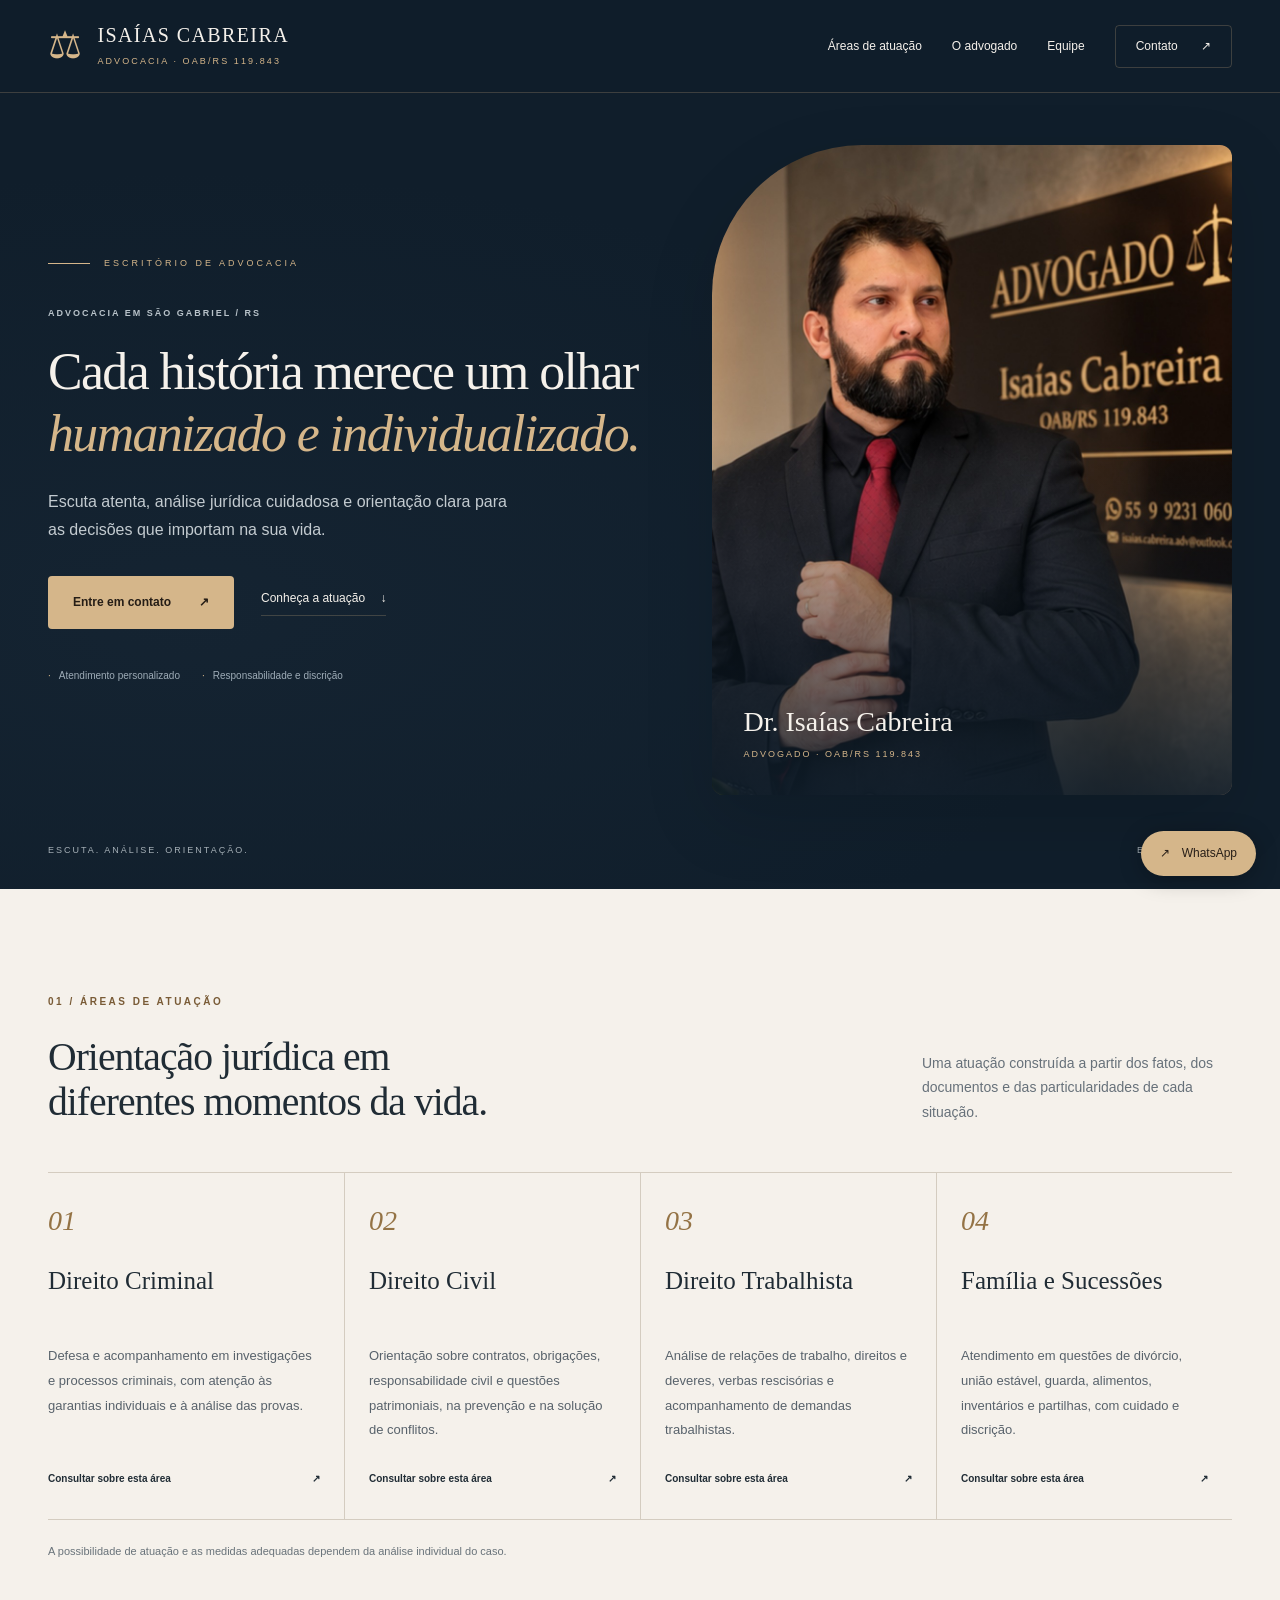
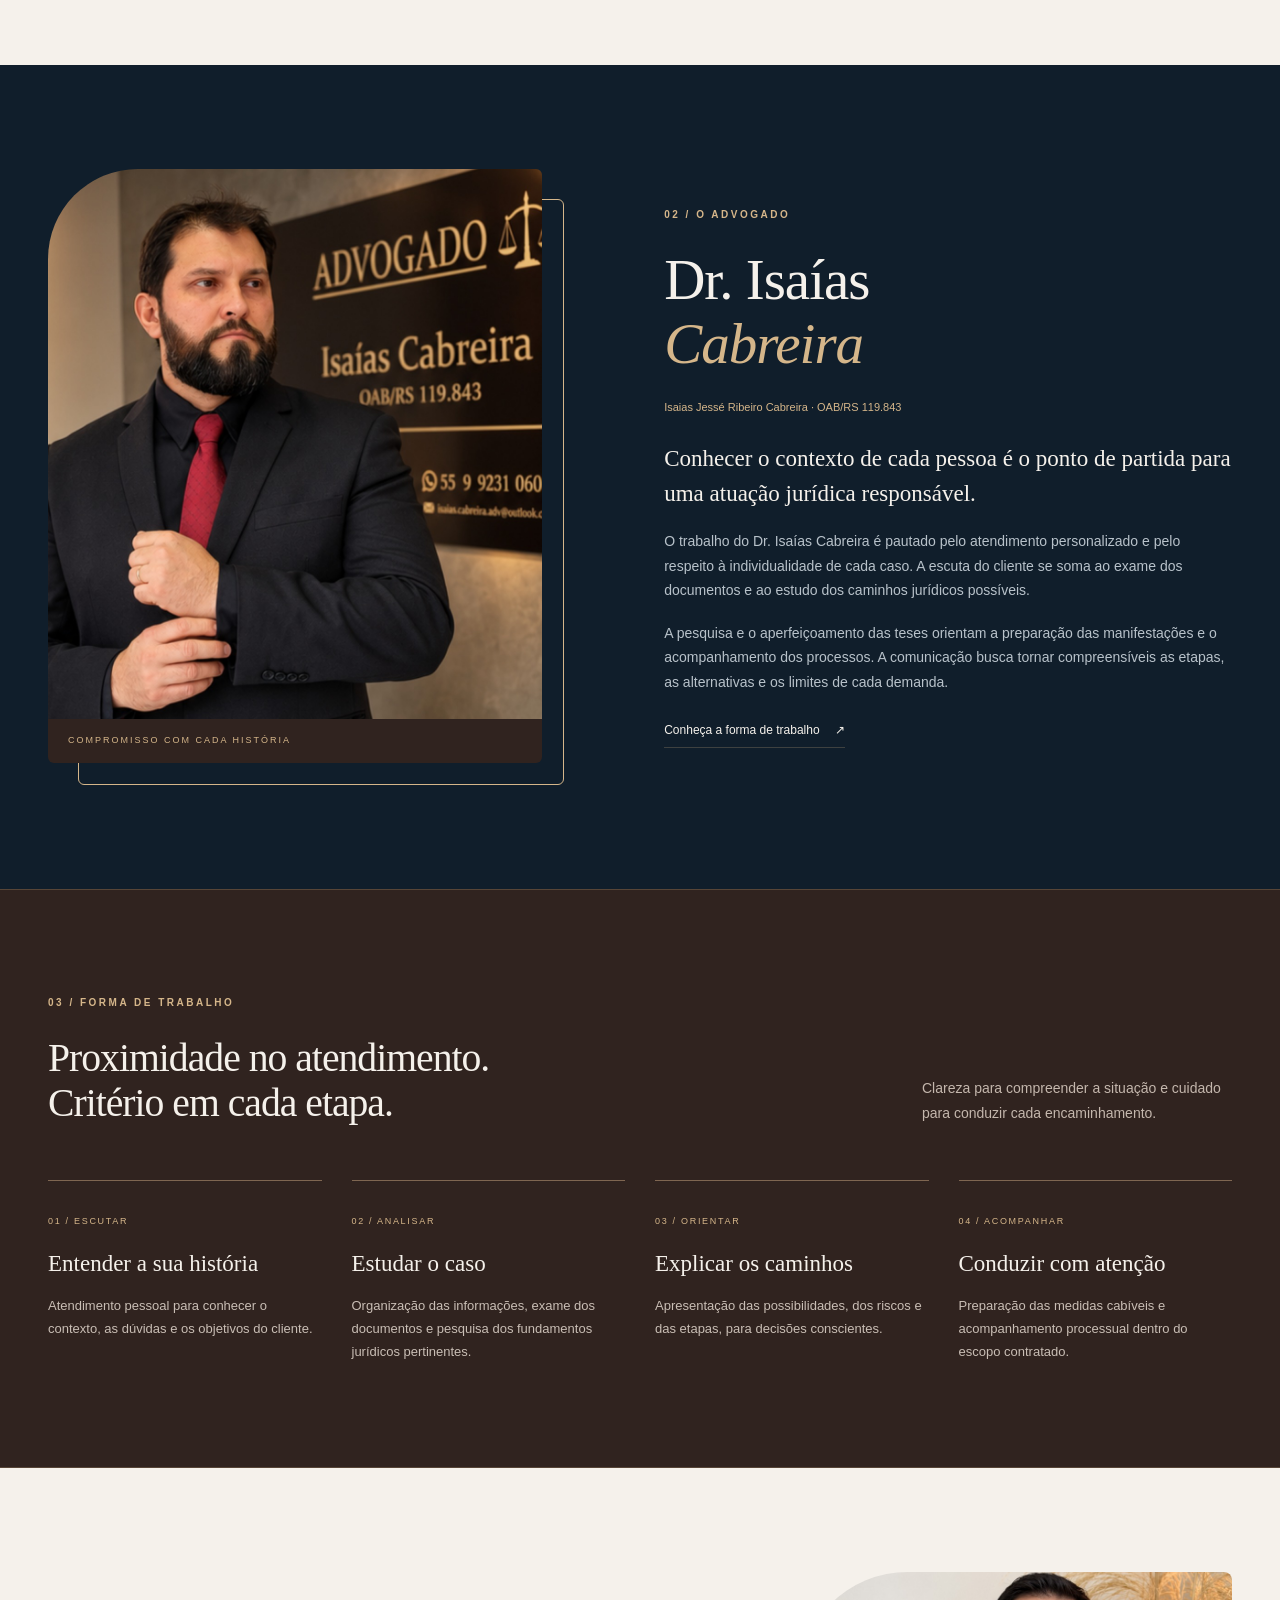
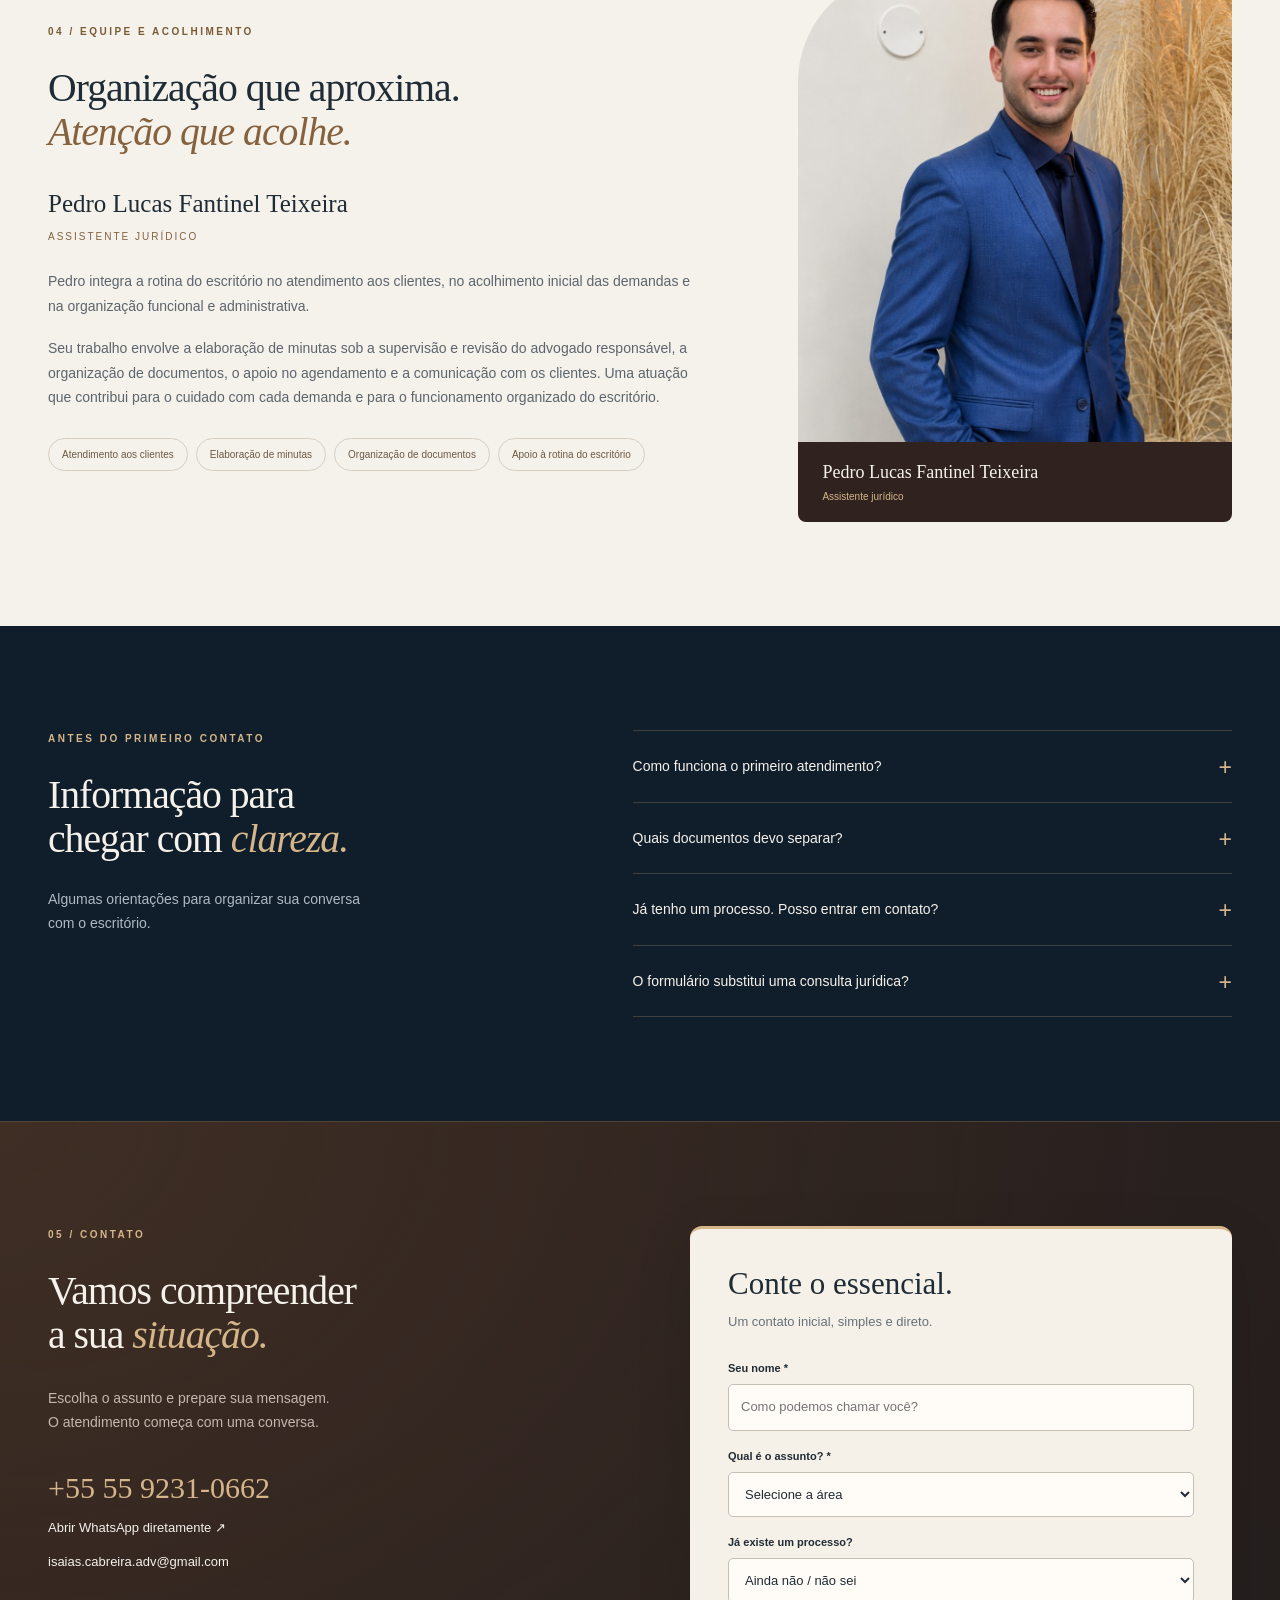
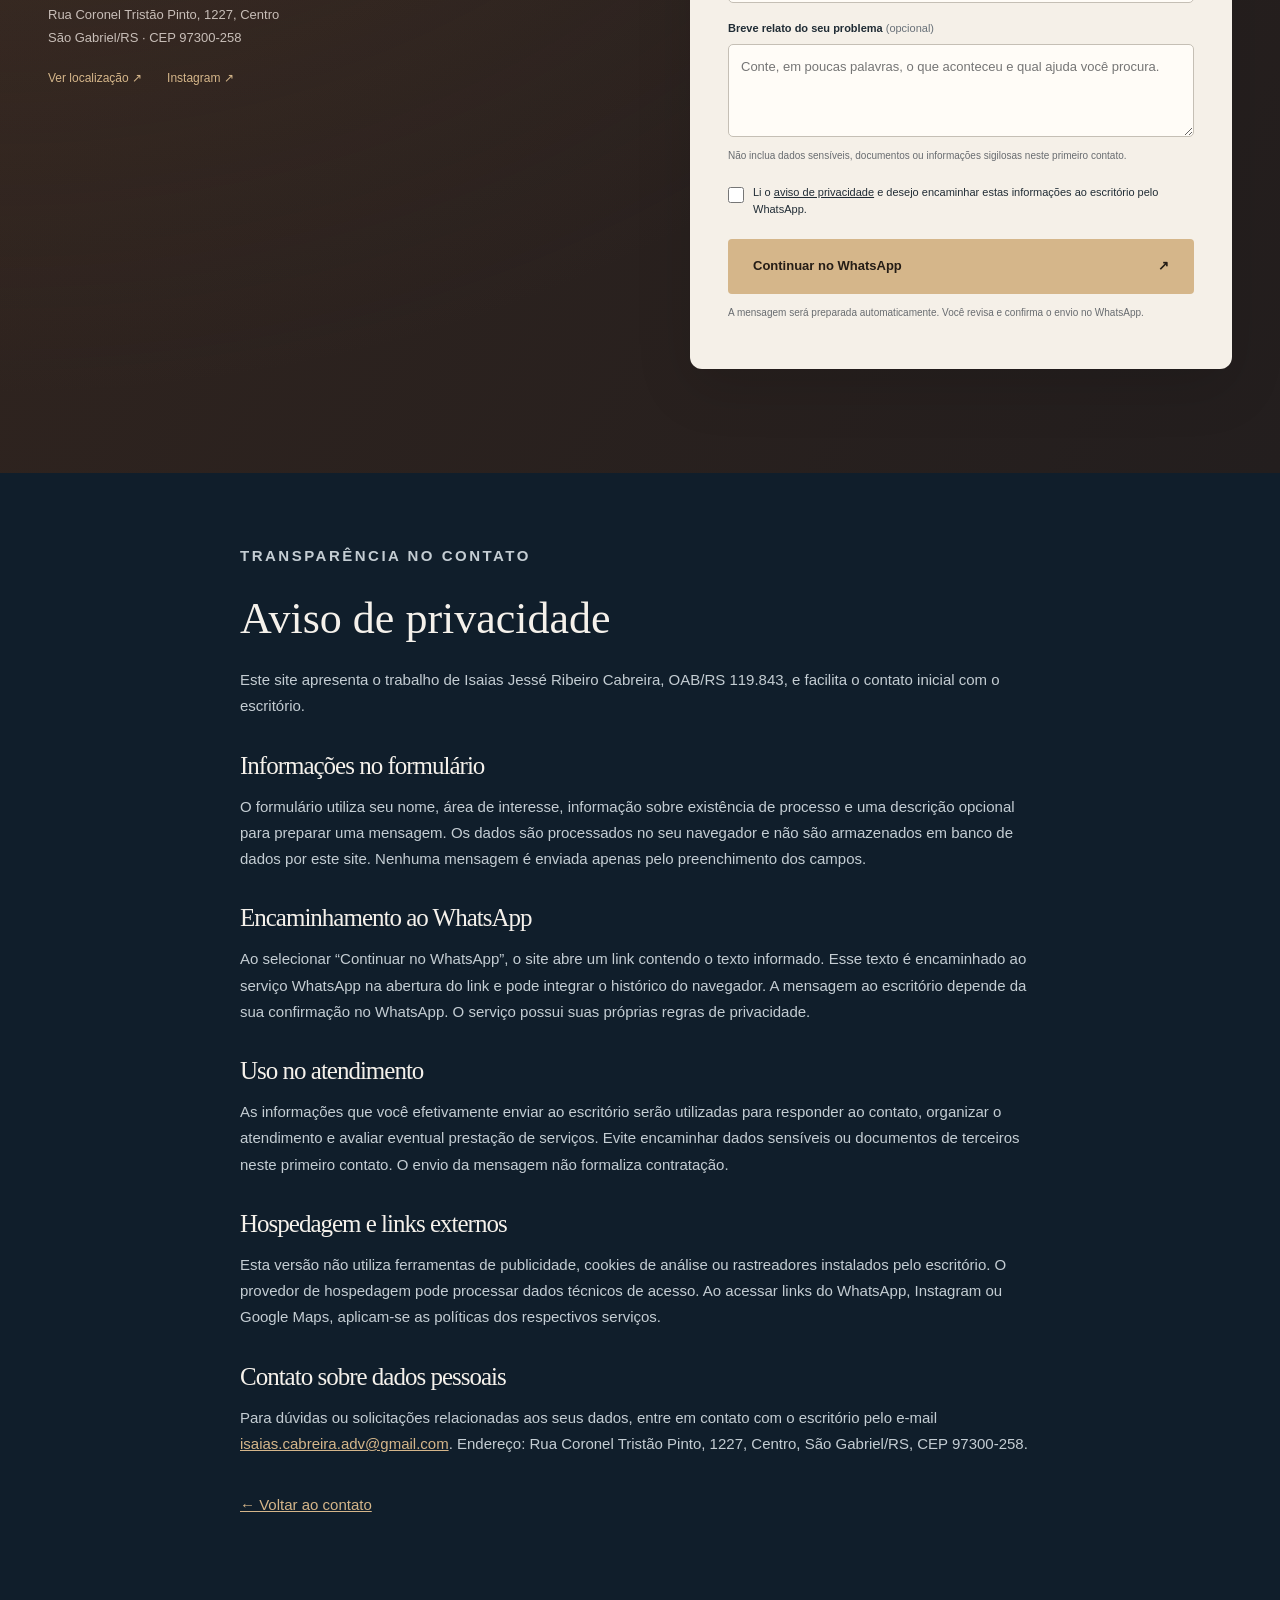
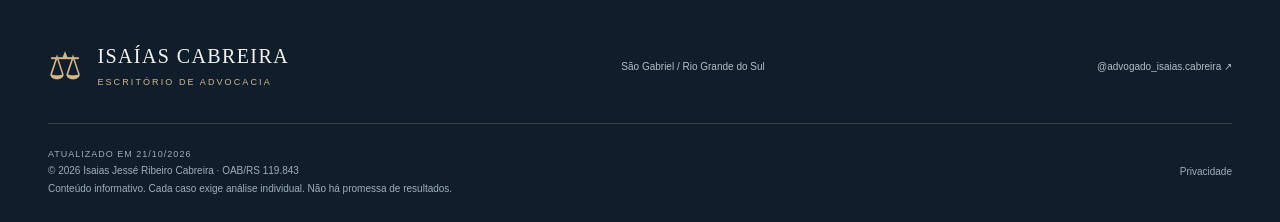
==== index.html @ fa49a144 "Add files via upload" ====
<!doctype html>
<html lang="pt-BR">
<head>
<meta charset="utf-8"><meta name="viewport" content="width=device-width, initial-scale=1">
<title>Dr. Isaías Cabreira | Advocacia em São Gabriel/RS</title>
<meta name="description" content="Escritório de Advocacia Dr. Isaías Cabreira, OAB/RS 119.843. Atendimento individualizado em Direito Criminal, Civil, Trabalhista, Família e Sucessões em São Gabriel/RS.">
<meta name="theme-color" content="#101e2b"><meta property="og:title" content="Dr. Isaías Cabreira | Advocacia"><meta property="og:description" content="Escuta atenta. Análise cuidadosa. Atuação responsável."><meta property="og:type" content="website">
<link rel="icon" href="[data-uri]" type="image/svg+xml"><style>:root{--navy:#101e2b;--navy2:#162736;--brown:#30211c;--gold:#d2b181;--cream:#f4f0e9;--ink:#202c35;--muted:#b7bfc4;--line:rgba(210,177,129,.24)}*{box-sizing:border-box}html{scroll-behavior:smooth;scroll-padding-top:95px}body{margin:0;background:var(--navy);color:var(--cream);font:16px/1.75 Arial,Helvetica,sans-serif}a{color:inherit;text-decoration:none}button,input,textarea,select{font:inherit}button,a,input,select,textarea,summary{-webkit-tap-highlight-color:transparent}button,a,summary{touch-action:manipulation}img{display:block;max-width:100%;height:auto}h1,h2,h3,p,figure{margin:0}h1,h2,h3{font-family:Georgia,'Times New Roman',serif;font-weight:400;line-height:1.12}em{color:var(--gold);font-weight:400}p+p{margin-top:18px}.container{width:min(1220px,calc(100% - 96px));margin:auto}.section{padding:104px 0}.eyebrow{font-size:10px;font-weight:700;letter-spacing:2.5px;color:var(--gold);margin-bottom:25px}.header{position:sticky;top:0;z-index:30;background:rgba(16,30,43,.98);border-bottom:1px solid var(--line)}.nav-wrap{height:92px;display:flex;align-items:center;justify-content:space-between;gap:24px}.brand{display:flex;align-items:center;gap:14px;font-family:Georgia,serif;font-size:20px;letter-spacing:1.4px;line-height:1.35}.brand small{display:block;font:9px/1.8 Arial,sans-serif;letter-spacing:2.1px;color:var(--gold);margin-top:4px}.brand-icon{font-size:38px;font-family:Georgia,serif;color:var(--gold)}nav{display:flex;align-items:center;gap:30px;font-size:12px}nav a:hover,.text-link:hover,.contact-line:hover{color:var(--gold)}.nav-contact{border:1px solid var(--line);padding:10px 20px}.nav-contact span{margin-left:20px}.menu-button{display:none}.hero{background:radial-gradient(ellipse at 15% 65%,#21334444,transparent 60%),var(--navy);overflow:hidden}.hero-grid{display:grid;grid-template-columns:1.15fr 1fr;gap:70px;align-items:center;padding-top:45px}.hero-copy{padding:10px 0 25px}.identity-frame{height:77px;width:300px;overflow:hidden;position:relative;margin-bottom:30px;border:1px solid var(--line)}.identity-frame img{position:absolute;width:300px;max-width:none;height:auto;top:-176px}.hero h1{font-size:clamp(42px,4.2vw,65px);letter-spacing:-1.7px;line-height:1.08;margin-bottom:25px}.lead{color:#c3cbd0;font-size:16px;max-width:470px}.actions{display:flex;gap:27px;align-items:center;margin-top:32px}.button{display:inline-flex;justify-content:space-between;align-items:center;gap:28px;padding:15px 24px;font-size:12px;font-weight:700;border:0;cursor:pointer;transition:background .2s,transform .2s}.gold{background:var(--gold);color:#251d16}.gold:hover{background:#e0c59c;transform:translateY(-2px)}.text-link{font-size:12px;border-bottom:1px solid var(--line);padding-bottom:6px}.text-link span{margin-left:12px}.hero-notes{display:flex;gap:22px;color:#9eacb7;font-size:10px;margin-top:38px}.hero-notes span:before{content:'·';color:var(--gold);margin-right:8px}.hero-portrait{height:615px;position:relative;border-radius:180px 0 0 0;overflow:hidden}.hero-portrait>img{width:100%;height:100%;object-fit:cover;object-position:50% 30%}.hero-portrait:after{content:'';position:absolute;inset:45% 0 0;background:linear-gradient(transparent,rgba(16,30,43,.9))}.portrait-caption{position:absolute;bottom:32px;left:32px;z-index:1}.portrait-caption span{font:28px Georgia,serif}.portrait-caption small{display:block;font-size:9px;letter-spacing:2px;color:var(--gold);margin-top:7px}.hero-bottom{display:flex;justify-content:space-between;padding-top:32px;padding-bottom:30px;font-size:9px;letter-spacing:2px;color:#a6b0b7}.hero-bottom a{letter-spacing:.5px}.light{background:var(--cream);color:var(--ink)}.light .eyebrow{color:#795b36}h2{font-size:clamp(33px,3.1vw,47px);letter-spacing:-1px}.section-heading{display:flex;justify-content:space-between;gap:60px;align-items:flex-end;margin-bottom:48px}.section-heading>p{max-width:310px;color:#67717a;font-size:14px}.areas-grid{display:grid;grid-template-columns:repeat(4,1fr);border-top:1px solid #d4ccc0;border-bottom:1px solid #d4ccc0}.area{padding:32px 24px 32px 0;display:flex;flex-direction:column}.area+.area{border-left:1px solid #d4ccc0;padding-left:24px}.area-number{font:italic 28px Georgia,serif;color:#947345;margin-bottom:30px}.area h3{font-size:25px;min-height:57px;margin-bottom:20px}.area p{font-size:13px;color:#58626b;line-height:1.9;flex:1}.area a{font-size:10px;font-weight:700;margin-top:28px;display:flex;justify-content:space-between;gap:8px}.area a:hover{color:#845c31}.section-footnote{font-size:11px;color:#69737a;margin-top:22px}.lawyer-grid{display:grid;grid-template-columns:1fr 1.1fr;gap:100px;align-items:center}.about-photo{position:relative;padding:0 22px 22px 0}.about-photo:before{content:'';position:absolute;inset:30px 0 0 30px;border:1px solid var(--gold);z-index:0}.about-photo img{width:100%;height:550px;object-fit:cover;position:relative}.photo-label{position:relative;background:var(--brown);padding:14px 20px;letter-spacing:2px;font-size:9px;color:var(--gold)}.about-copy h2{font-size:57px}.registration{color:var(--gold);font-size:11px;margin:22px 0 25px}.large-text{font:23px/1.5 Georgia,serif!important;color:var(--cream)!important}.about-copy>p:not(.eyebrow):not(.registration){font-size:14px;color:#b8c2ca}.about-copy .text-link{display:inline-block;margin-top:26px}.method{background:var(--brown);border-top:1px solid var(--line);border-bottom:1px solid var(--line)}.method .section-heading>p{color:#c4b7ad}.steps{display:grid;grid-template-columns:repeat(4,1fr);gap:30px;margin-top:55px}.steps article{border-top:1px solid #7f6651;padding-top:24px}.steps span{font-size:9px;letter-spacing:1.7px;color:var(--gold)}.steps h3{font-size:23px;margin:18px 0}.steps p{font-size:13px;color:#c9beb5}.team-grid{display:grid;grid-template-columns:1.2fr .8fr;gap:100px;align-items:center}.light em{color:#85613d}.team-copy h3{font-size:25px;margin-top:35px}.role{font-size:10px;letter-spacing:2px;color:#846341;margin:10px 0 24px}.team-copy>p:not(.eyebrow):not(.role){color:#5d656c;font-size:14px}.team-tags{display:flex;flex-wrap:wrap;gap:8px;margin-top:28px}.team-tags span{border:1px solid #d7cec0;padding:6px 10px;font-size:10px;color:#6d5a42}.team-photo img{height:470px;width:100%;object-fit:cover;object-position:50% 30%;border-radius:120px 0 0 0}.team-photo figcaption{background:var(--brown);padding:20px 24px;color:var(--cream);font:18px Georgia,serif}.team-photo figcaption span{display:block;font:10px Arial,sans-serif;color:var(--gold);margin-top:8px}.faq-grid{display:grid;grid-template-columns:1fr 1.2fr;gap:85px}.faq-grid>div>p:last-child{font-size:14px;color:#aebbc5;margin-top:25px;max-width:320px}.questions details{border-bottom:1px solid var(--line)}.questions details:first-child{border-top:1px solid var(--line)}summary{cursor:pointer;padding:23px 30px 23px 0;font-size:14px;position:relative;list-style:none}summary::-webkit-details-marker{display:none}summary:after{content:'+';position:absolute;right:0;color:var(--gold);font-size:23px;top:16px}details[open] summary:after{content:'−'}details p{font-size:13px;color:#b9c3cb;padding:0 26px 23px 0}.contact{background:linear-gradient(120deg,#38271f,#231d1c);border-top:1px solid var(--line)}.contact-grid{display:grid;grid-template-columns:1fr 1fr;gap:100px}.contact h2{margin-bottom:28px}.contact-grid>div>p:not(.eyebrow){font-size:14px;color:#c4b7af}.phone{display:block;font:30px Georgia,serif;margin-top:36px;color:var(--gold)}.contact-line{display:block;font-size:13px;margin-top:12px;overflow-wrap:anywhere}address{font-style:normal;font-size:13px;color:#c8beb8;margin-top:30px}.contact-links{display:flex;gap:25px;margin-top:18px;font-size:12px;color:var(--gold)}.contact-form{background:#f5f0e8;padding:38px;color:var(--ink);border-top:3px solid var(--gold)}.contact-form h3{font-size:31px}.contact-form>p:first-of-type{font-size:13px;color:#687078;margin-top:9px;margin-bottom:25px}.contact-form label:not(.consent){display:block;font-size:11px;font-weight:700;margin:16px 0 6px}.contact-form input:not([type=checkbox]),select,textarea{display:block;width:100%;border:1px solid #c5bfb5;border-radius:0;background:#fffdf9;color:var(--ink);padding:11px 12px;font-size:13px;min-height:45px}textarea{resize:vertical}.optional{font-weight:400;color:#687078}.contact-form .form-note{font-size:10px;line-height:1.6;color:#686c70;margin-top:11px}.consent{display:flex;align-items:flex-start;gap:9px;font-size:11px;line-height:1.6;margin:20px 0}.consent input{margin:3px 0 0;accent-color:#765b39;min-width:16px;width:16px;height:16px}.consent a{text-decoration:underline}.contact-form .button{width:100%;font-size:13px}.contact-form #form-status{font-size:12px;color:#475a39;margin-top:10px}footer{padding:43px 0 25px}.footer-top{display:flex;justify-content:space-between;align-items:center;gap:25px}.footer-top>span,.footer-top>a:last-child{font-size:10px;color:#b4bec6}.footer-bottom{border-top:1px solid var(--line);margin-top:30px;padding-top:23px;display:flex;justify-content:space-between;align-items:center;color:#9faeb9;font-size:10px}.floating-contact{position:fixed;bottom:24px;right:24px;background:var(--gold);color:#281f18;font-size:12px;padding:12px 19px;border-radius:30px;box-shadow:0 4px 22px #0004;z-index:20}.floating-contact span{margin-right:8px}.skip{position:fixed;top:-100px;left:15px;padding:12px;background:var(--cream);color:var(--navy);z-index:50}.skip:focus{top:10px}:focus-visible{outline:3px solid #b78b50;outline-offset:4px}.privacy-main{max-width:800px;padding-top:70px;padding-bottom:80px}.privacy-main h1{font-size:44px;margin-bottom:24px}.privacy-main h2{font-size:25px;margin:32px 0 14px}.privacy-main p{color:#c4cdd3;font-size:15px}.privacy-main a{text-decoration:underline;color:var(--gold)}
@media(min-width:1500px){.hero-grid{gap:100px}.hero-portrait{height:665px}}
@media(max-width:1050px){.container{width:calc(100% - 56px)}.hero-grid{gap:35px}.hero-portrait{height:580px}.hero h1{font-size:46px}.actions{gap:20px;flex-wrap:wrap}.lawyer-grid,.team-grid,.contact-grid{gap:50px}.areas-grid{grid-template-columns:repeat(2,1fr)}.area:nth-child(3){border-left:0;padding-left:0}.area:nth-child(n+3){border-top:1px solid #d4ccc0}.area h3{min-height:0}.steps{gap:22px}.steps h3{font-size:21px}.footer-top{flex-wrap:wrap}}
@media(max-width:760px){html{scroll-padding-top:80px}.container{width:calc(100% - 40px)}.header .nav-wrap{height:77px}.brand{font-size:16px;gap:9px}.brand-icon{font-size:30px}.brand small{font-size:8px;letter-spacing:1.1px}.menu-button{display:block;border:1px solid var(--line);background:none;color:var(--cream);font-size:11px;padding:8px 10px}.menu-button span{margin-left:6px}nav{display:none;position:absolute;top:77px;left:0;width:100%;background:var(--navy);padding:15px 25px 25px;border-bottom:1px solid var(--line)}nav.open{display:flex;flex-direction:column;align-items:stretch;gap:0}nav>a{padding:12px 0}.nav-contact{border:0}.hero-grid{grid-template-columns:1fr;padding-top:28px;gap:28px}.hero-copy{padding-bottom:0}.identity-frame{margin-bottom:25px;width:270px;height:70px}.identity-frame img{width:270px;top:-158px}.hero .eyebrow{font-size:9px;margin-bottom:21px}.hero h1{font-size:45px;letter-spacing:-1.3px}.lead{font-size:14px}.hero-notes{margin-top:26px;gap:15px;font-size:9px}.hero-portrait{height:460px;border-radius:110px 0 0 0}.hero-portrait>img{object-position:50% 25%}.hero-bottom{padding-top:22px;padding-bottom:22px;font-size:8px;letter-spacing:1px}.hero-bottom a{font-size:9px}.section{padding:65px 0}.section-heading{display:block;margin-bottom:32px}.section-heading>p{margin-top:23px;max-width:none}.eyebrow{font-size:9px;margin-bottom:20px}h2{font-size:34px}.area{padding:25px 16px 25px 0}.area+.area{padding-left:16px}.area:nth-child(3){padding-left:0}.area h3{font-size:23px;min-height:52px}.area p{font-size:12px}.area a{font-size:10px;align-items:center}.area-number{margin-bottom:20px}.lawyer-grid,.team-grid,.faq-grid,.contact-grid{grid-template-columns:1fr;gap:35px}.about-photo{max-width:470px}.about-photo img{height:440px}.about-copy h2{font-size:47px}.steps{grid-template-columns:repeat(2,1fr);gap:28px 20px;margin-top:35px}.team-photo{max-width:440px;width:100%;margin:auto}.team-photo img{height:480px}.team-copy h3{font-size:24px}.contact-form{padding:26px 22px}.phone{font-size:28px}.footer-top{align-items:flex-start;flex-direction:column;gap:18px}.footer-bottom{align-items:flex-start;gap:20px;padding-bottom:60px}.floating-contact{bottom:16px;right:16px;font-size:11px;padding:10px 16px}.privacy-main h1{font-size:35px}}
@media(prefers-reduced-motion:reduce){html{scroll-behavior:auto}*,*:before,*:after{transition:none!important}}

/* Refinamento visual — outubro de 2026 */
:root{--gold:#d5b68a;--cream:#f5f1eb;--brown:#30231f}
body{-webkit-font-smoothing:antialiased}
.header{background:rgba(16,30,43,.96);backdrop-filter:blur(16px)}
.opening-signature{display:flex;align-items:center;gap:14px;font-size:9px;letter-spacing:3px;color:#d5b68a;margin-bottom:34px}
.opening-signature span{width:42px;height:1px;background:var(--gold)}
.hero-grid{padding-top:52px;padding-bottom:16px;gap:65px}
.hero-copy{padding:20px 0}
.hero h1{font-size:clamp(40px,4.05vw,60px);line-height:1.12;letter-spacing:-1.6px;max-width:620px;text-wrap:balance}
.hero h1 em{display:block;margin-top:3px}
.hero .eyebrow{font-size:9px;letter-spacing:2px;margin-bottom:22px;color:#b9c3ca}
.hero-portrait{border-radius:150px 12px 12px 12px;box-shadow:0 24px 70px #0002;height:650px}
.hero-portrait:after{background:linear-gradient(transparent,rgba(16,30,43,.88))}
.button{border-radius:4px;padding:16px 25px}.nav-contact{border-radius:4px}
.section-heading h2,.team-copy h2{text-wrap:balance}
.area{transition:background .25s}.area:hover{background:#e9e2d544}
.area a{line-height:1.6}.area a span{transition:transform .2s}.area a:hover span{transform:translate(2px,-2px)}
.about-photo img{border-radius:90px 6px 0 0}.about-photo:before{border-radius:6px}
.photo-label{border-radius:0 0 6px 6px}
.team-photo img{border-radius:110px 8px 0 0}.team-photo figcaption{border-radius:0 0 8px 8px}
.team-tags span{border-radius:30px;padding:7px 13px}
.contact-form{border-radius:12px;box-shadow:0 18px 55px #0002}
.contact-form input:not([type=checkbox]),select,textarea{border-radius:5px;background:#fffcf7}
.questions details{transition:background .2s}.questions details[open]{background:#ffffff03}
.contact{background:radial-gradient(ellipse at 0 0,#59402e55,transparent 65%),linear-gradient(120deg,#32251f,#231e1e)}
@media(max-width:1050px){.hero-grid{gap:35px}.hero h1{font-size:46px}.hero-portrait{height:620px}}
@media(max-width:760px){.hero-grid{padding-top:32px;padding-bottom:0;gap:32px}.opening-signature{font-size:8px;letter-spacing:2px;margin-bottom:24px}.hero-copy{padding:0}.hero h1{font-size:clamp(33px,8.5vw,45px);letter-spacing:-1px;line-height:1.14}.hero-portrait{height:470px;border-radius:100px 8px 8px 8px}.hero .eyebrow{font-size:8px;letter-spacing:1.6px}.contact-form{padding:27px 22px}.hero-notes{flex-wrap:wrap;gap:8px 18px}.hero-bottom{gap:12px}.team-tags{gap:8px}}
</style>
</head>
<body>
<a class="skip" href="#principal">Pular para o conteúdo</a>
<header class="header"><div class="container nav-wrap"><a class="brand" href="#inicio" aria-label="Isaías Cabreira — início"><span class="brand-icon" aria-hidden="true">⚖</span><span>ISAÍAS CABREIRA<small>ADVOCACIA · OAB/RS 119.843</small></span></a><button class="menu-button" aria-label="Abrir menu" aria-expanded="false" aria-controls="menu">Menu <span aria-hidden="true">☰</span></button><nav id="menu" aria-label="Navegação principal"><a href="#areas">Áreas de atuação</a><a href="#advogado">O advogado</a><a href="#equipe">Equipe</a><a href="#contato" class="nav-contact">Contato <span aria-hidden="true">↗</span></a></nav></div></header>
<main id="principal">
<section id="inicio" class="hero"><div class="container hero-grid"><div class="hero-copy"><div class="opening-signature"><span></span> ESCRITÓRIO DE ADVOCACIA</div><p class="eyebrow">ADVOCACIA EM SÃO GABRIEL / RS</p><h1>Cada história merece um olhar <em>humanizado e individualizado.</em></h1><p class="lead">Escuta atenta, análise jurídica cuidadosa e orientação clara para as decisões que importam na sua vida.</p><div class="actions"><a class="button gold" href="#contato">Entre em contato <span aria-hidden="true">↗</span></a><a class="text-link" href="#areas">Conheça a atuação <span aria-hidden="true">↓</span></a></div><div class="hero-notes"><span>Atendimento personalizado</span><span>Responsabilidade e discrição</span></div></div><div class="hero-portrait"><img src="[data-uri]" alt="Dr. Isaías Cabreira em frente à placa do escritório" width="1080" height="1350" fetchpriority="high"><div class="portrait-caption"><span>Dr. Isaías Cabreira</span><small>ADVOGADO · OAB/RS 119.843</small></div></div></div><div class="hero-bottom container"><span>ESCUTA. ANÁLISE. ORIENTAÇÃO.</span><a href="#areas" aria-label="Ir para áreas de atuação">Explore o escritório ↓</a></div></section>
<section class="section light" id="areas"><div class="container"><div class="section-heading"><div><p class="eyebrow">01 / ÁREAS DE ATUAÇÃO</p><h2>Orientação jurídica em<br>diferentes momentos da vida.</h2></div><p>Uma atuação construída a partir dos fatos, dos documentos e das particularidades de cada situação.</p></div><div class="areas-grid">
<article class="area"><span class="area-number">01</span><h3>Direito Criminal</h3><p>Defesa e acompanhamento em investigações e processos criminais, com atenção às garantias individuais e à análise das provas.</p><a href="#contato" data-area="Direito Criminal">Consultar sobre esta área <span aria-hidden="true">↗</span></a></article>
<article class="area"><span class="area-number">02</span><h3>Direito Civil</h3><p>Orientação sobre contratos, obrigações, responsabilidade civil e questões patrimoniais, na prevenção e na solução de conflitos.</p><a href="#contato" data-area="Direito Civil">Consultar sobre esta área <span aria-hidden="true">↗</span></a></article>
<article class="area"><span class="area-number">03</span><h3>Direito Trabalhista</h3><p>Análise de relações de trabalho, direitos e deveres, verbas rescisórias e acompanhamento de demandas trabalhistas.</p><a href="#contato" data-area="Direito Trabalhista">Consultar sobre esta área <span aria-hidden="true">↗</span></a></article>
<article class="area"><span class="area-number">04</span><h3>Família e Sucessões</h3><p>Atendimento em questões de divórcio, união estável, guarda, alimentos, inventários e partilhas, com cuidado e discrição.</p><a href="#contato" data-area="Família e Sucessões">Consultar sobre esta área <span aria-hidden="true">↗</span></a></article>
</div><p class="section-footnote">A possibilidade de atuação e as medidas adequadas dependem da análise individual do caso.</p></div></section>
<section class="section lawyer" id="advogado"><div class="container lawyer-grid"><div class="about-photo"><img src="[data-uri]" alt="Retrato do advogado Isaías Cabreira" width="1080" height="1350" loading="lazy"><div class="photo-label">COMPROMISSO COM CADA HISTÓRIA</div></div><div class="about-copy"><p class="eyebrow">02 / O ADVOGADO</p><h2>Dr. Isaías<br><em>Cabreira</em></h2><p class="registration">Isaias Jessé Ribeiro Cabreira · OAB/RS 119.843</p><p class="large-text">Conhecer o contexto de cada pessoa é o ponto de partida para uma atuação jurídica responsável.</p><p>O trabalho do Dr. Isaías Cabreira é pautado pelo atendimento personalizado e pelo respeito à individualidade de cada caso. A escuta do cliente se soma ao exame dos documentos e ao estudo dos caminhos jurídicos possíveis.</p><p>A pesquisa e o aperfeiçoamento das teses orientam a preparação das manifestações e o acompanhamento dos processos. A comunicação busca tornar compreensíveis as etapas, as alternativas e os limites de cada demanda.</p><a class="text-link" href="#atendimento">Conheça a forma de trabalho <span aria-hidden="true">↗</span></a></div></div></section>
<section class="section method" id="atendimento"><div class="container"><div class="section-heading"><div><p class="eyebrow">03 / FORMA DE TRABALHO</p><h2>Proximidade no atendimento.<br>Critério em cada etapa.</h2></div><p>Clareza para compreender a situação e cuidado para conduzir cada encaminhamento.</p></div><div class="steps"><article><span>01 / ESCUTAR</span><h3>Entender a sua história</h3><p>Atendimento pessoal para conhecer o contexto, as dúvidas e os objetivos do cliente.</p></article><article><span>02 / ANALISAR</span><h3>Estudar o caso</h3><p>Organização das informações, exame dos documentos e pesquisa dos fundamentos jurídicos pertinentes.</p></article><article><span>03 / ORIENTAR</span><h3>Explicar os caminhos</h3><p>Apresentação das possibilidades, dos riscos e das etapas, para decisões conscientes.</p></article><article><span>04 / ACOMPANHAR</span><h3>Conduzir com atenção</h3><p>Preparação das medidas cabíveis e acompanhamento processual dentro do escopo contratado.</p></article></div></div></section>
<section class="section team light" id="equipe"><div class="container team-grid"><div class="team-copy"><p class="eyebrow">04 / EQUIPE E ACOLHIMENTO</p><h2>Organização que aproxima.<br><em>Atenção que acolhe.</em></h2><h3>Pedro Lucas Fantinel Teixeira</h3><p class="role">ASSISTENTE JURÍDICO</p><p>Pedro integra a rotina do escritório no atendimento aos clientes, no acolhimento inicial das demandas e na organização funcional e administrativa.</p><p>Seu trabalho envolve a elaboração de minutas sob a supervisão e revisão do advogado responsável, a organização de documentos, o apoio no agendamento e a comunicação com os clientes. Uma atuação que contribui para o cuidado com cada demanda e para o funcionamento organizado do escritório.</p><div class="team-tags"><span>Atendimento aos clientes</span><span>Elaboração de minutas</span><span>Organização de documentos</span><span>Apoio à rotina do escritório</span></div></div><figure class="team-photo"><img src="[data-uri]" alt="Pedro Lucas Fantinel Teixeira, assistente jurídico" width="900" height="1600" loading="lazy"><figcaption>Pedro Lucas Fantinel Teixeira <span>Assistente jurídico</span></figcaption></figure></div></section>
<section class="section faq"><div class="container faq-grid"><div><p class="eyebrow">ANTES DO PRIMEIRO CONTATO</p><h2>Informação para<br>chegar com <em>clareza.</em></h2><p>Algumas orientações para organizar sua conversa com o escritório.</p></div><div class="questions"><details><summary>Como funciona o primeiro atendimento?</summary><p>Entre em contato para informar o assunto e verificar a disponibilidade de agendamento. O escritório orientará sobre os documentos e as condições do atendimento.</p></details><details><summary>Quais documentos devo separar?</summary><p>Tenha em mãos os documentos relacionados ao assunto, como contratos, notificações e comunicações recebidas. Se já houver processo, separe o número e as decisões disponíveis. A documentação necessária será indicada conforme o caso.</p></details><details><summary>Já tenho um processo. Posso entrar em contato?</summary><p>Sim. Informe o assunto e que já existe um processo. O advogado avaliará os documentos, a situação da representação e a possibilidade de atuação, observados os deveres profissionais.</p></details><details><summary>O formulário substitui uma consulta jurídica?</summary><p>Não. Ele organiza o contato inicial. A orientação jurídica exige análise individual, e o envio de mensagem não formaliza a contratação nem assegura resultados.</p></details></div></div></section>
<section class="section contact" id="contato"><div class="container contact-grid"><div><p class="eyebrow">05 / CONTATO</p><h2>Vamos compreender<br>a sua <em>situação.</em></h2><p>Escolha o assunto e prepare sua mensagem.<br>O atendimento começa com uma conversa.</p><a class="phone" href="tel:+555592310662">+55 55 9231-0662</a><a class="contact-line" href="https://wa.me/555592310662" target="_blank" rel="noopener noreferrer">Abrir WhatsApp diretamente ↗</a><a class="contact-line" href="mailto:isaias.cabreira.adv@gmail.com">isaias.cabreira.adv@gmail.com</a><address>Rua Coronel Tristão Pinto, 1227, Centro<br>São Gabriel/RS · CEP 97300-258</address><div class="contact-links"><a href="https://www.google.com/maps/search/?api=1&amp;query=Rua%20Coronel%20Trist%C3%A3o%20Pinto%201227%20S%C3%A3o%20Gabriel%20RS" target="_blank" rel="noopener noreferrer">Ver localização ↗</a><a href="https://www.instagram.com/advogado_isaias.cabreira/" target="_blank" rel="noopener noreferrer">Instagram ↗</a></div></div>
<form id="contact-form" class="contact-form"><h3>Conte o essencial.</h3><p>Um contato inicial, simples e direto.</p><label for="name">Seu nome <span aria-hidden="true">*</span></label><input id="name" name="name" autocomplete="name" maxlength="100" required placeholder="Como podemos chamar você?"><label for="area">Qual é o assunto? <span aria-hidden="true">*</span></label><select id="area" name="area" required><option value="">Selecione a área</option><option>Direito Criminal</option><option>Direito Civil</option><option>Direito Trabalhista</option><option>Família e Sucessões</option><option>Não sei informar / outro assunto</option></select><label for="process">Já existe um processo?</label><select id="process" name="process"><option>Ainda não / não sei</option><option>Sim</option></select><label for="message">Breve relato do seu problema <span class="optional">(opcional)</span></label><textarea id="message" name="message" maxlength="700" rows="3" placeholder="Conte, em poucas palavras, o que aconteceu e qual ajuda você procura."></textarea><p class="form-note">Não inclua dados sensíveis, documentos ou informações sigilosas neste primeiro contato.</p><label class="consent"><input type="checkbox" required name="consent"><span>Li o <a href="#privacidade">aviso de privacidade</a> e desejo encaminhar estas informações ao escritório pelo WhatsApp.</span></label><button class="button gold" type="submit">Continuar no WhatsApp <span aria-hidden="true">↗</span></button><p class="form-note">A mensagem será preparada automaticamente. Você revisa e confirma o envio no WhatsApp.</p><p id="form-status" role="status" aria-live="polite"></p><noscript><p>Ative o JavaScript para preparar a mensagem ou use o link de WhatsApp ao lado.</p></noscript></form></div></section>
<section id="privacidade" class="container privacy-main"><p class="eyebrow">TRANSPARÊNCIA NO CONTATO</p><h1>Aviso de privacidade</h1><p>Este site apresenta o trabalho de Isaias Jessé Ribeiro Cabreira, OAB/RS 119.843, e facilita o contato inicial com o escritório.</p><h2>Informações no formulário</h2><p>O formulário utiliza seu nome, área de interesse, informação sobre existência de processo e uma descrição opcional para preparar uma mensagem. Os dados são processados no seu navegador e não são armazenados em banco de dados por este site. Nenhuma mensagem é enviada apenas pelo preenchimento dos campos.</p><h2>Encaminhamento ao WhatsApp</h2><p>Ao selecionar “Continuar no WhatsApp”, o site abre um link contendo o texto informado. Esse texto é encaminhado ao serviço WhatsApp na abertura do link e pode integrar o histórico do navegador. A mensagem ao escritório depende da sua confirmação no WhatsApp. O serviço possui suas próprias regras de privacidade.</p><h2>Uso no atendimento</h2><p>As informações que você efetivamente enviar ao escritório serão utilizadas para responder ao contato, organizar o atendimento e avaliar eventual prestação de serviços. Evite encaminhar dados sensíveis ou documentos de terceiros neste primeiro contato. O envio da mensagem não formaliza contratação.</p><h2>Hospedagem e links externos</h2><p>Esta versão não utiliza ferramentas de publicidade, cookies de análise ou rastreadores instalados pelo escritório. O provedor de hospedagem pode processar dados técnicos de acesso. Ao acessar links do WhatsApp, Instagram ou Google Maps, aplicam-se as políticas dos respectivos serviços.</p><h2>Contato sobre dados pessoais</h2><p>Para dúvidas ou solicitações relacionadas aos seus dados, entre em contato com o escritório pelo e-mail <a href="mailto:isaias.cabreira.adv@gmail.com">isaias.cabreira.adv@gmail.com</a>. Endereço: Rua Coronel Tristão Pinto, 1227, Centro, São Gabriel/RS, CEP 97300-258.</p><p style="margin-top:35px"><a href="#contato">← Voltar ao contato</a></p></section></main>
<footer><div class="container footer-top"><a class="brand" href="#inicio"><span class="brand-icon" aria-hidden="true">⚖</span><span>ISAÍAS CABREIRA<small>ESCRITÓRIO DE ADVOCACIA</small></span></a><span>São Gabriel / Rio Grande do Sul</span><a href="https://www.instagram.com/advogado_isaias.cabreira/" target="_blank" rel="noopener noreferrer">@advogado_isaias.cabreira ↗</a></div><div class="container footer-bottom"><p><span style="display:block;font-size:9px;letter-spacing:1px">ATUALIZADO EM 21/10/2026</span>© <span id="year">2026</span> Isaias Jessé Ribeiro Cabreira · OAB/RS 119.843<br>Conteúdo informativo. Cada caso exige análise individual. Não há promessa de resultados.</p><a href="#privacidade">Privacidade</a></div></footer>
<a class="floating-contact" href="https://wa.me/555592310662" target="_blank" rel="noopener noreferrer" aria-label="Falar com o escritório pelo WhatsApp"><span aria-hidden="true">↗</span> WhatsApp</a>
<script>'use strict';
// Número mantido exatamente como fornecido pelo responsável pelo escritório.
const WHATSAPP_NUMBER = '555592310662';
function buildWhatsAppUrl({name, area, process, message}) {
  const text = ['Olá, Dr. Isaías Cabreira.', `Meu nome é ${name.trim()}.`, `Assunto: ${area}.`, `Já existe processo: ${process}.`, message.trim() ? `Breve relato do problema: ${message.trim()}` : '', 'Gostaria de informações sobre o atendimento.'].filter(Boolean).join('\n');
  return `https://wa.me/${WHATSAPP_NUMBER}?text=${encodeURIComponent(text)}`;
}
const menuButton = document.querySelector('.menu-button');
const menu = document.querySelector('#menu');
function closeMenu(){menu.classList.remove('open'); menuButton.setAttribute('aria-expanded','false');menuButton.setAttribute('aria-label','Abrir menu');}
menuButton.addEventListener('click',()=>{const opened=menu.classList.toggle('open');menuButton.setAttribute('aria-expanded',String(opened));menuButton.setAttribute('aria-label',opened?'Fechar menu':'Abrir menu');});
menu.querySelectorAll('a').forEach(link=>link.addEventListener('click',closeMenu));
document.addEventListener('keydown',event=>{if(event.key==='Escape' && menu.classList.contains('open')){closeMenu();menuButton.focus();}});
document.querySelectorAll('[data-area]').forEach(link=>link.addEventListener('click',()=>{document.querySelector('#area').value=link.dataset.area;}));
const form=document.querySelector('#contact-form');
form.addEventListener('submit',event=>{
  event.preventDefault();
  const name=document.querySelector('#name');
  name.setCustomValidity(name.value.trim() ? '' : 'Informe seu nome.');
  if(!form.reportValidity())return;
  const data=Object.fromEntries(new FormData(form));
  const url=buildWhatsAppUrl(data);
  const status=document.querySelector('#form-status');
  status.textContent='Mensagem preparada. Confirme o envio no WhatsApp. ';
  const retry=document.createElement('a');retry.href=url;retry.textContent='Abrir a conversa';retry.style.textDecoration='underline';status.append(retry);
  window.location.assign(url);
});
document.querySelector('#name').addEventListener('input',event=>event.target.setCustomValidity(''));
document.querySelector('#year').textContent=new Date().getFullYear();
</script></body></html>
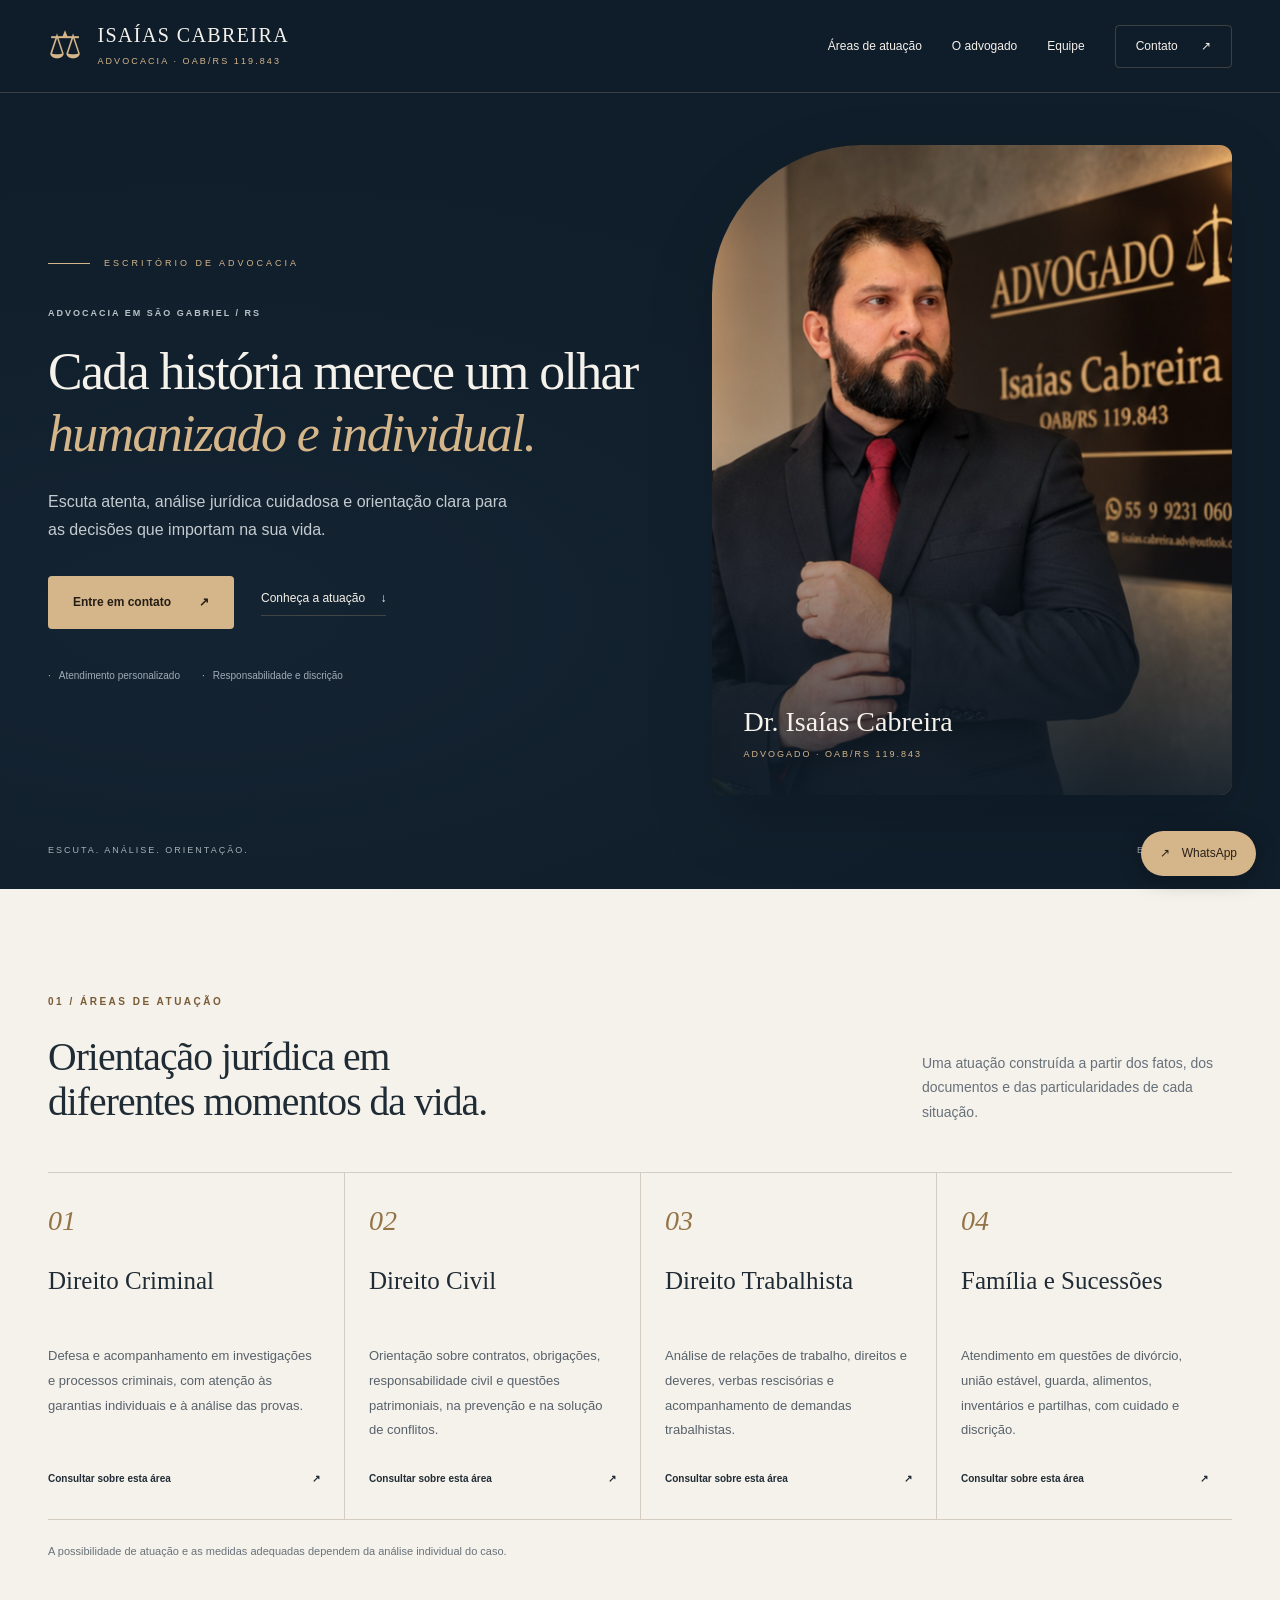
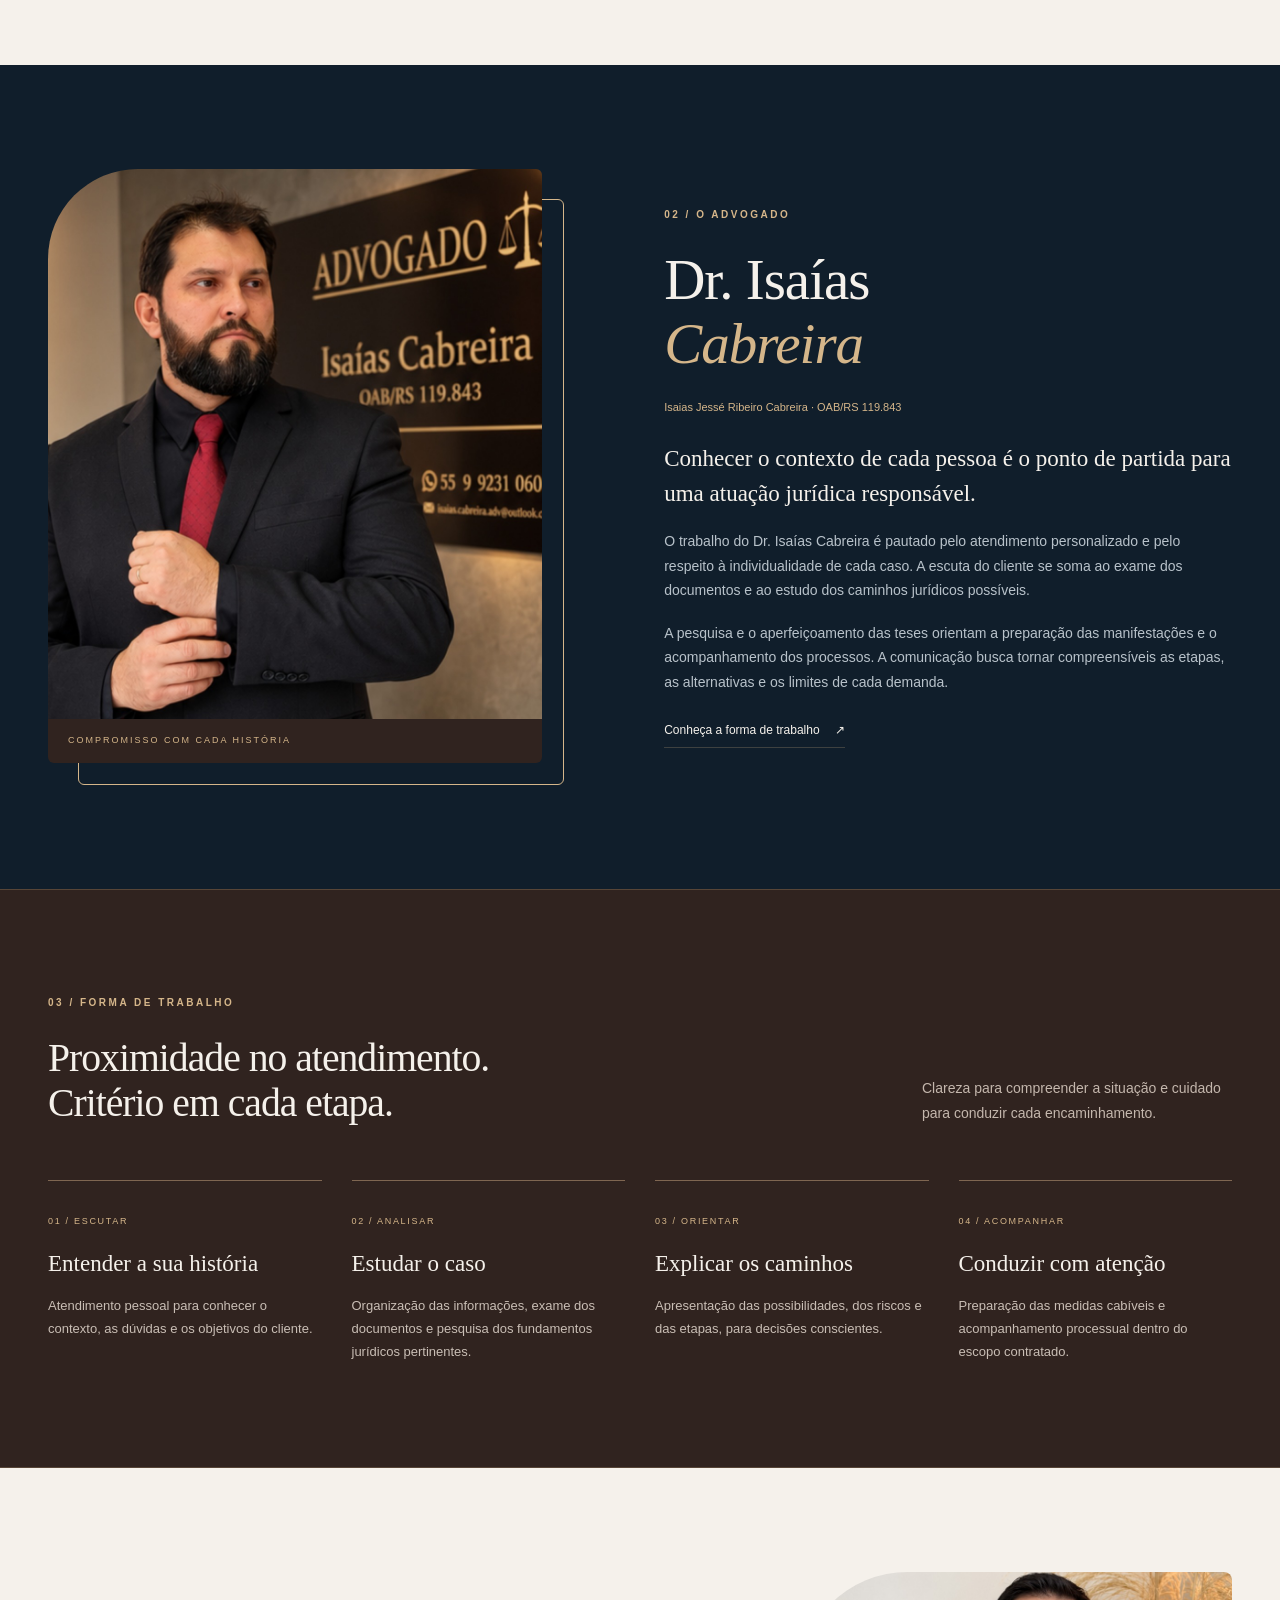
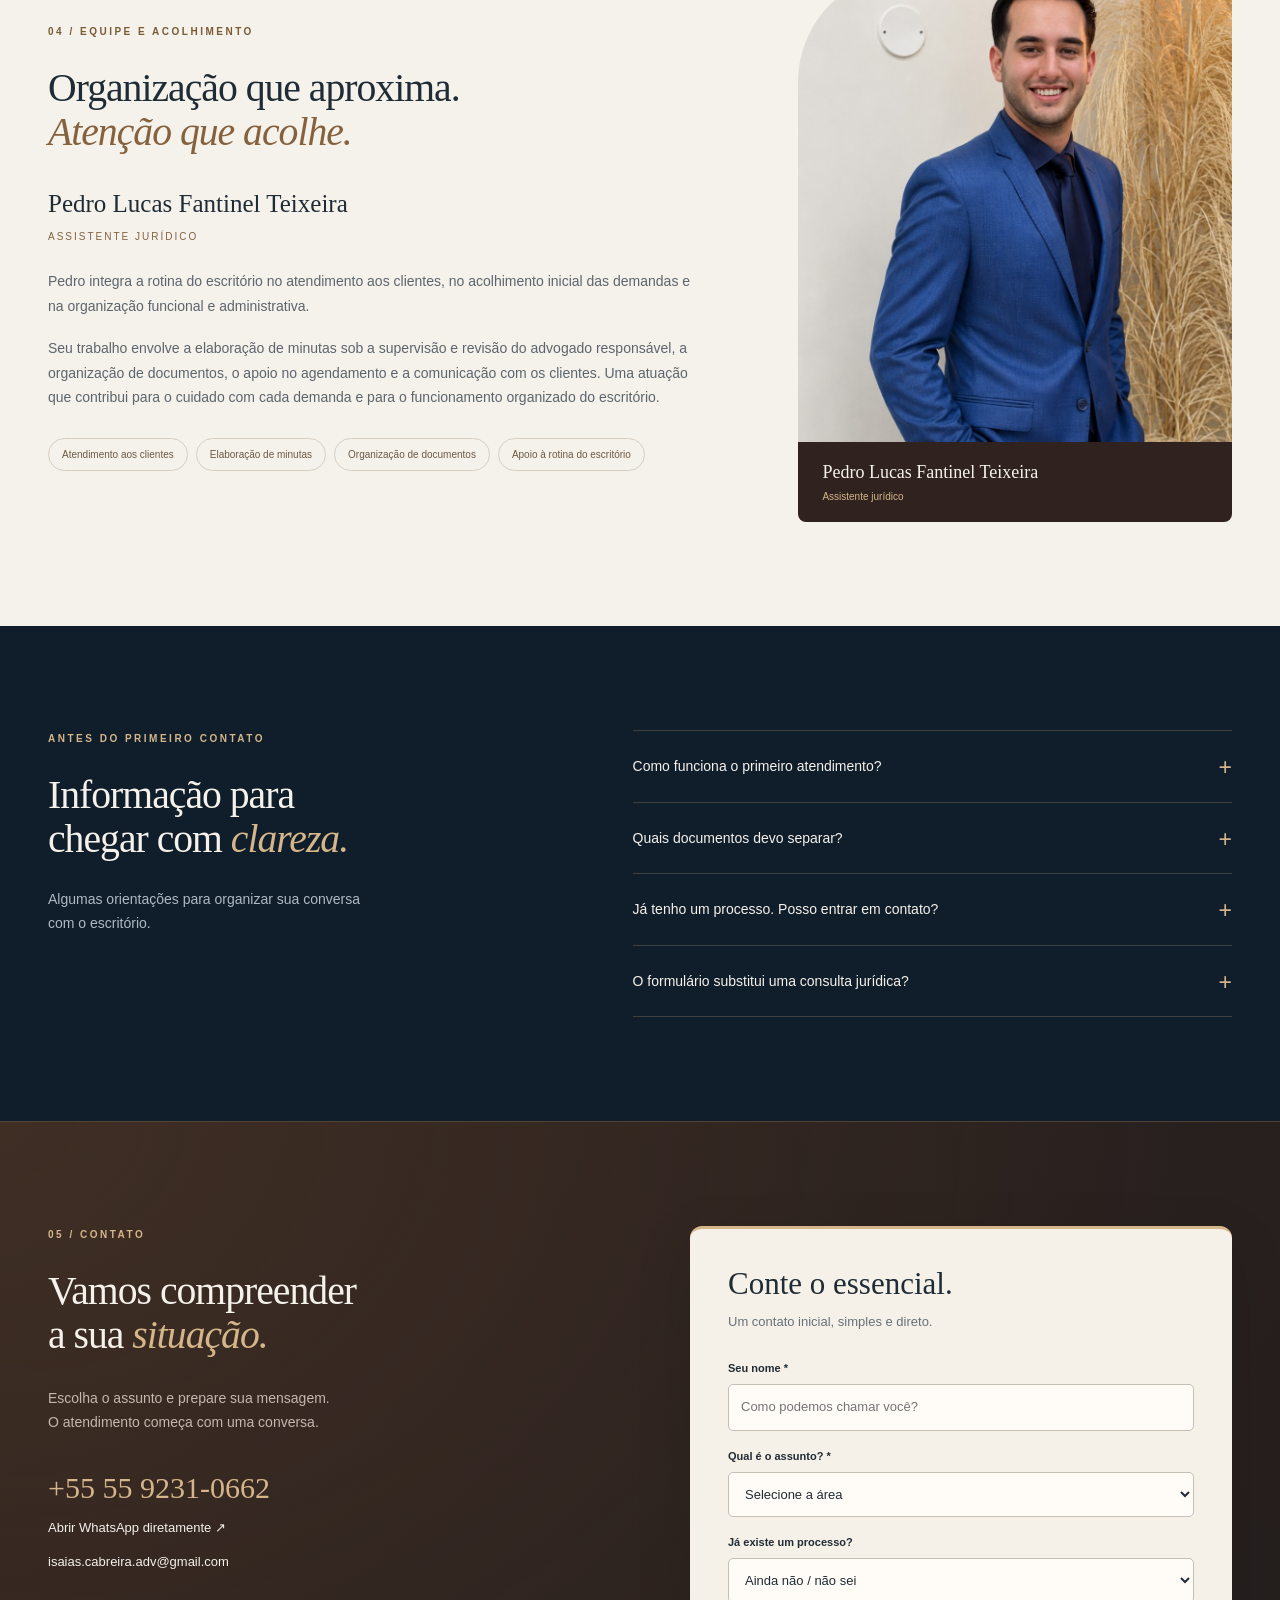
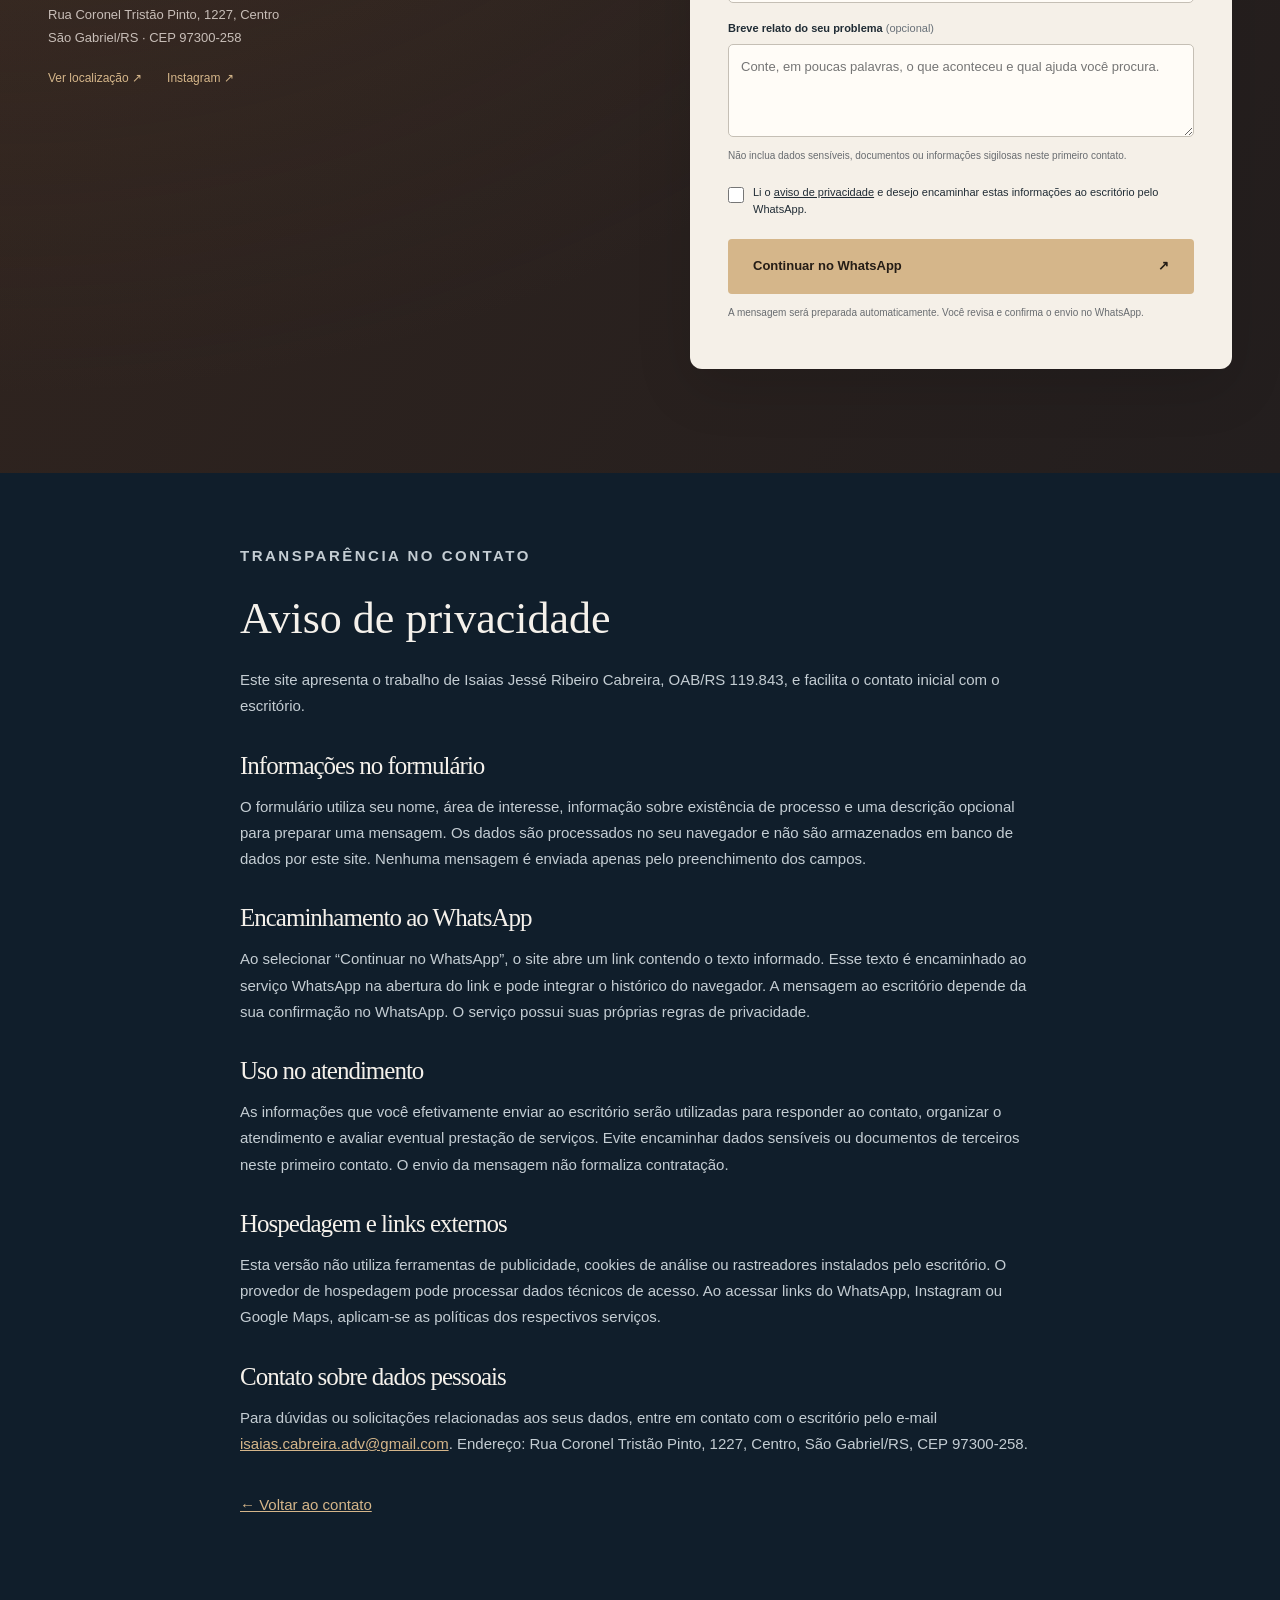
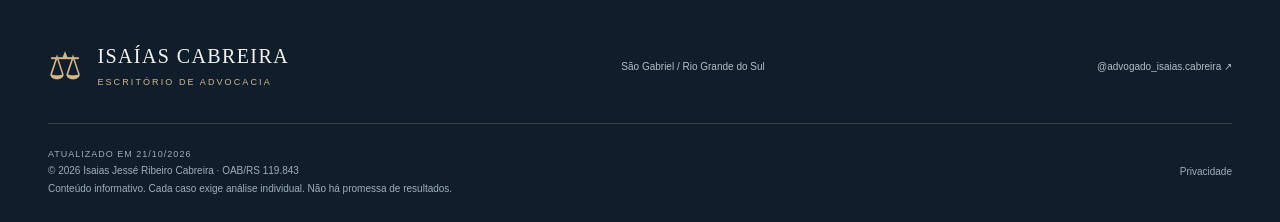
==== commit fd20d64f: "Update index.html" ====
--- a/index.html
+++ b/index.html
@@ -44,7 +44,7 @@
 <a class="skip" href="#principal">Pular para o conteúdo</a>
 <header class="header"><div class="container nav-wrap"><a class="brand" href="#inicio" aria-label="Isaías Cabreira — início"><span class="brand-icon" aria-hidden="true">⚖</span><span>ISAÍAS CABREIRA<small>ADVOCACIA · OAB/RS 119.843</small></span></a><button class="menu-button" aria-label="Abrir menu" aria-expanded="false" aria-controls="menu">Menu <span aria-hidden="true">☰</span></button><nav id="menu" aria-label="Navegação principal"><a href="#areas">Áreas de atuação</a><a href="#advogado">O advogado</a><a href="#equipe">Equipe</a><a href="#contato" class="nav-contact">Contato <span aria-hidden="true">↗</span></a></nav></div></header>
 <main id="principal">
-<section id="inicio" class="hero"><div class="container hero-grid"><div class="hero-copy"><div class="opening-signature"><span></span> ESCRITÓRIO DE ADVOCACIA</div><p class="eyebrow">ADVOCACIA EM SÃO GABRIEL / RS</p><h1>Cada história merece um olhar <em>humanizado e individualizado.</em></h1><p class="lead">Escuta atenta, análise jurídica cuidadosa e orientação clara para as decisões que importam na sua vida.</p><div class="actions"><a class="button gold" href="#contato">Entre em contato <span aria-hidden="true">↗</span></a><a class="text-link" href="#areas">Conheça a atuação <span aria-hidden="true">↓</span></a></div><div class="hero-notes"><span>Atendimento personalizado</span><span>Responsabilidade e discrição</span></div></div><div class="hero-portrait"><img src="[data-uri]" alt="Dr. Isaías Cabreira em frente à placa do escritório" width="1080" height="1350" fetchpriority="high"><div class="portrait-caption"><span>Dr. Isaías Cabreira</span><small>ADVOGADO · OAB/RS 119.843</small></div></div></div><div class="hero-bottom container"><span>ESCUTA. ANÁLISE. ORIENTAÇÃO.</span><a href="#areas" aria-label="Ir para áreas de atuação">Explore o escritório ↓</a></div></section>
+<section id="inicio" class="hero"><div class="container hero-grid"><div class="hero-copy"><div class="opening-signature"><span></span> ESCRITÓRIO DE ADVOCACIA</div><p class="eyebrow">ADVOCACIA EM SÃO GABRIEL / RS</p><h1>Cada história merece um olhar <em>humanizado e individual.</em></h1><p class="lead">Escuta atenta, análise jurídica cuidadosa e orientação clara para as decisões que importam na sua vida.</p><div class="actions"><a class="button gold" href="#contato">Entre em contato <span aria-hidden="true">↗</span></a><a class="text-link" href="#areas">Conheça a atuação <span aria-hidden="true">↓</span></a></div><div class="hero-notes"><span>Atendimento personalizado</span><span>Responsabilidade e discrição</span></div></div><div class="hero-portrait"><img src="[data-uri]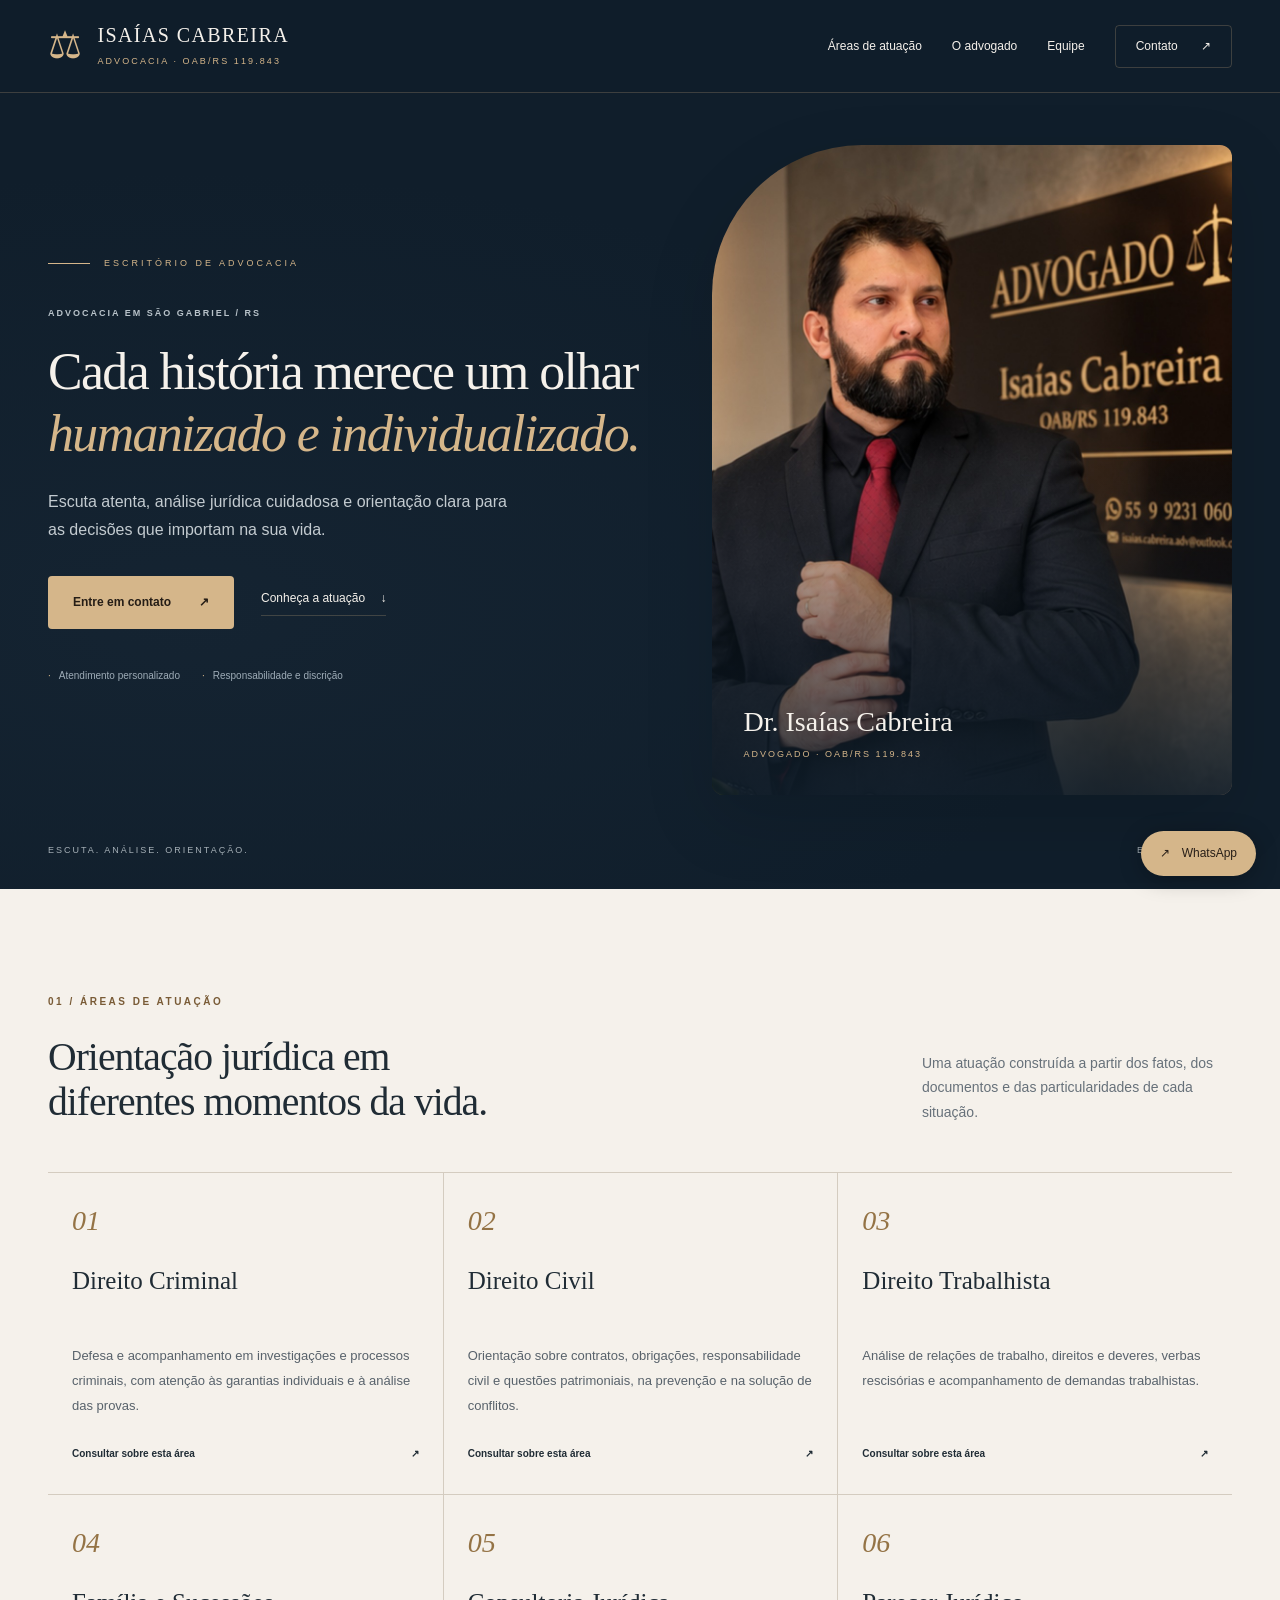
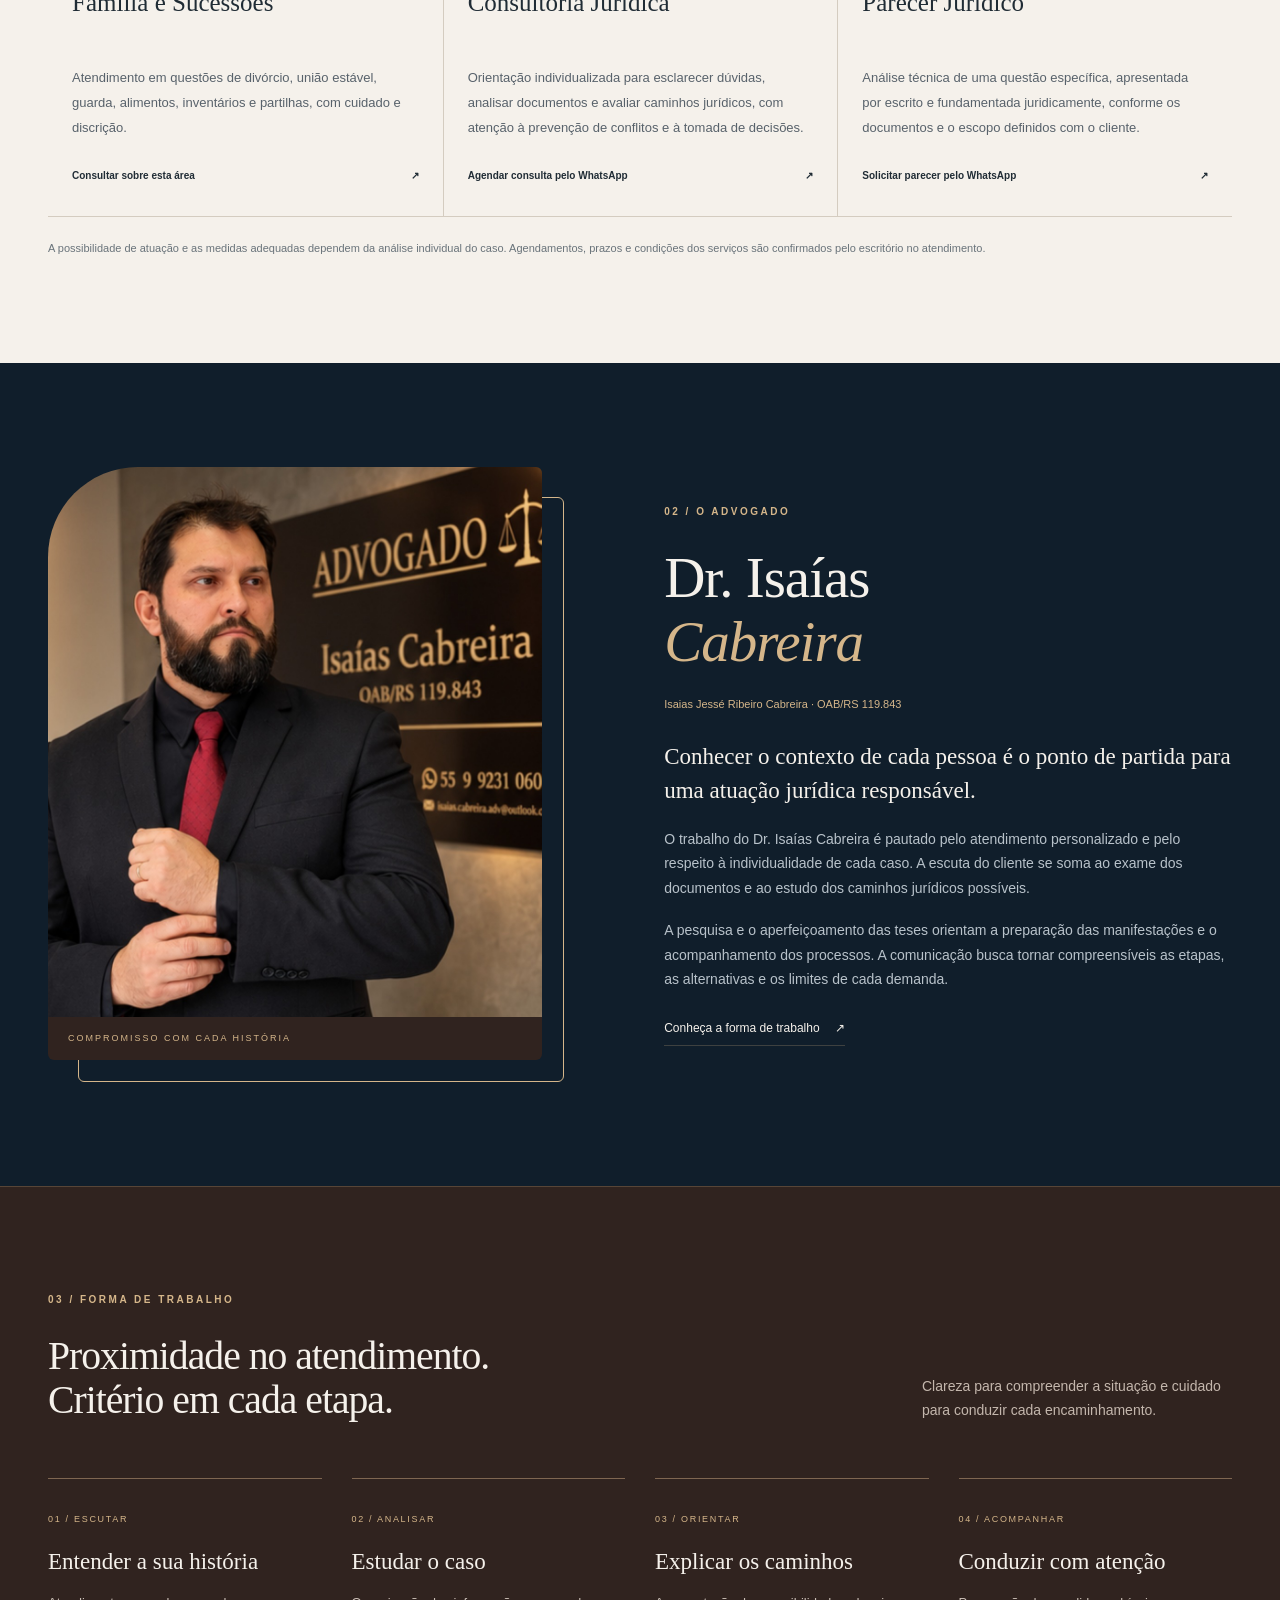
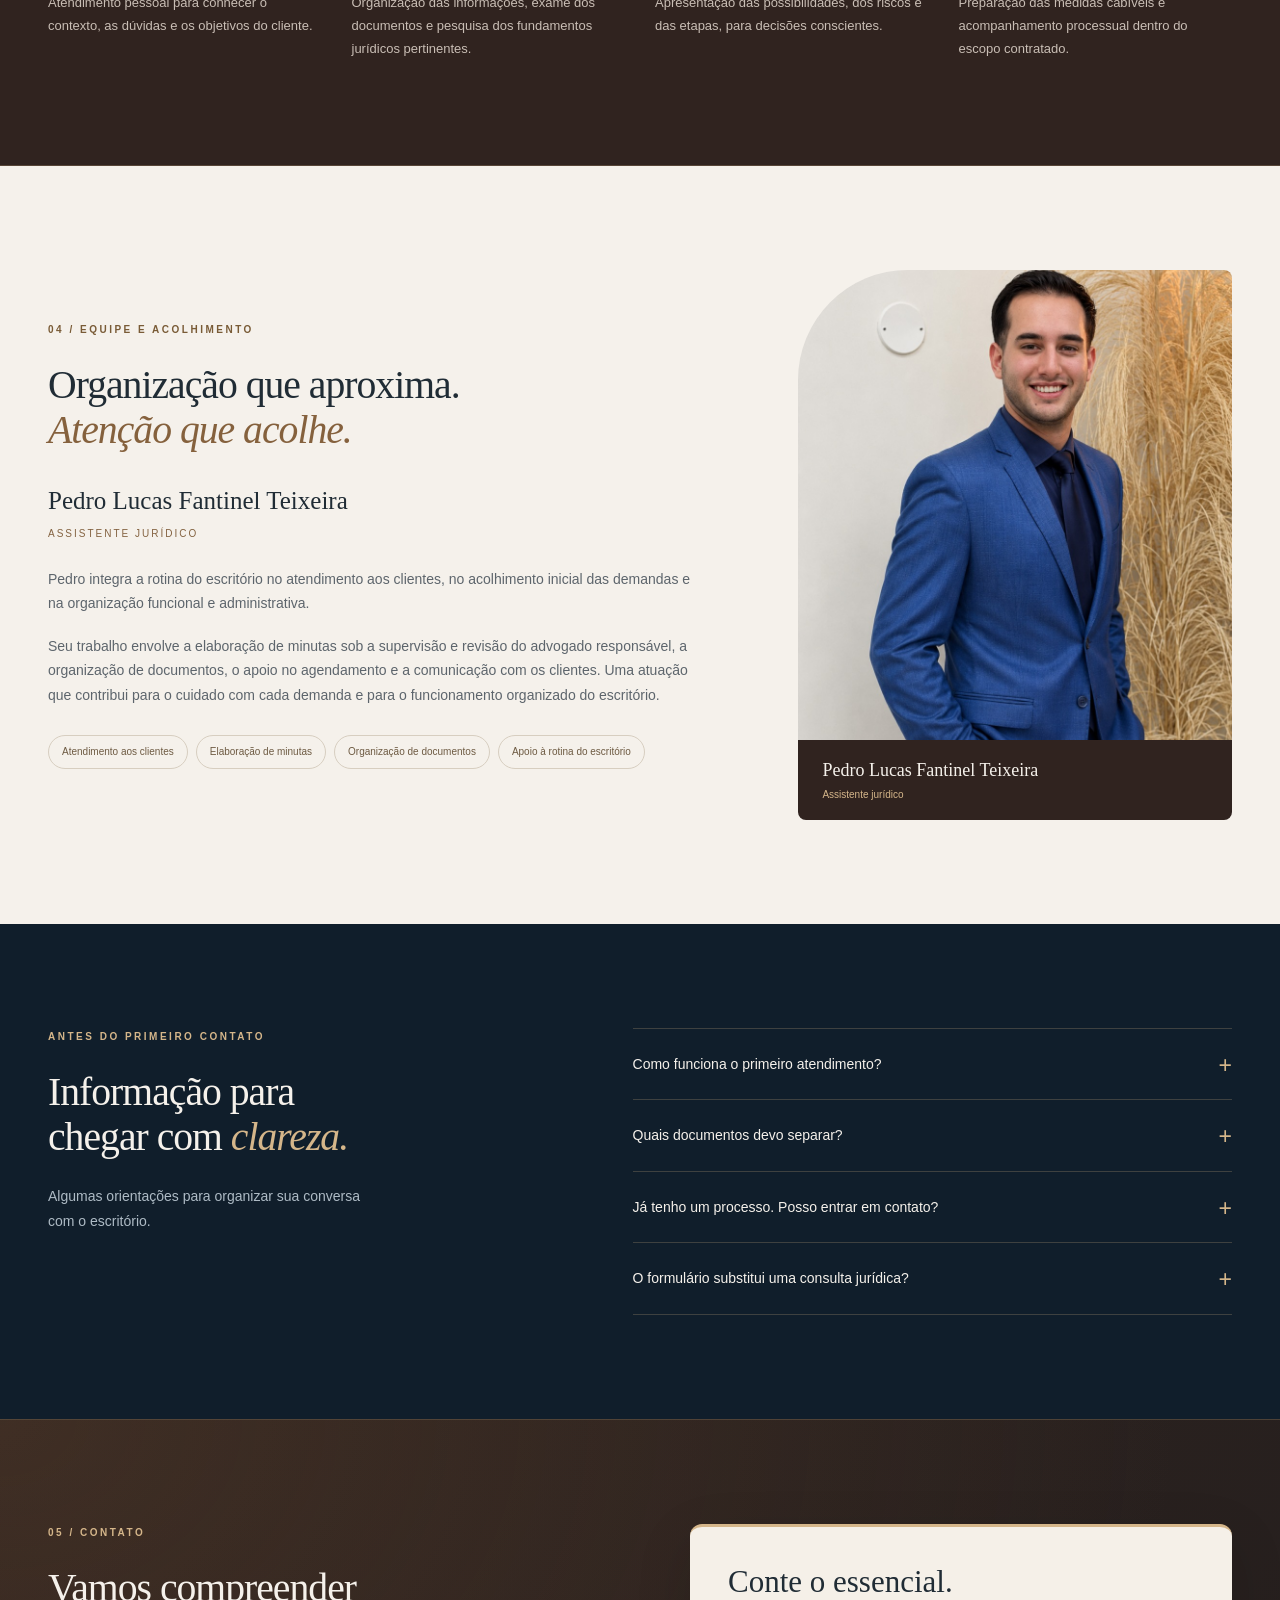
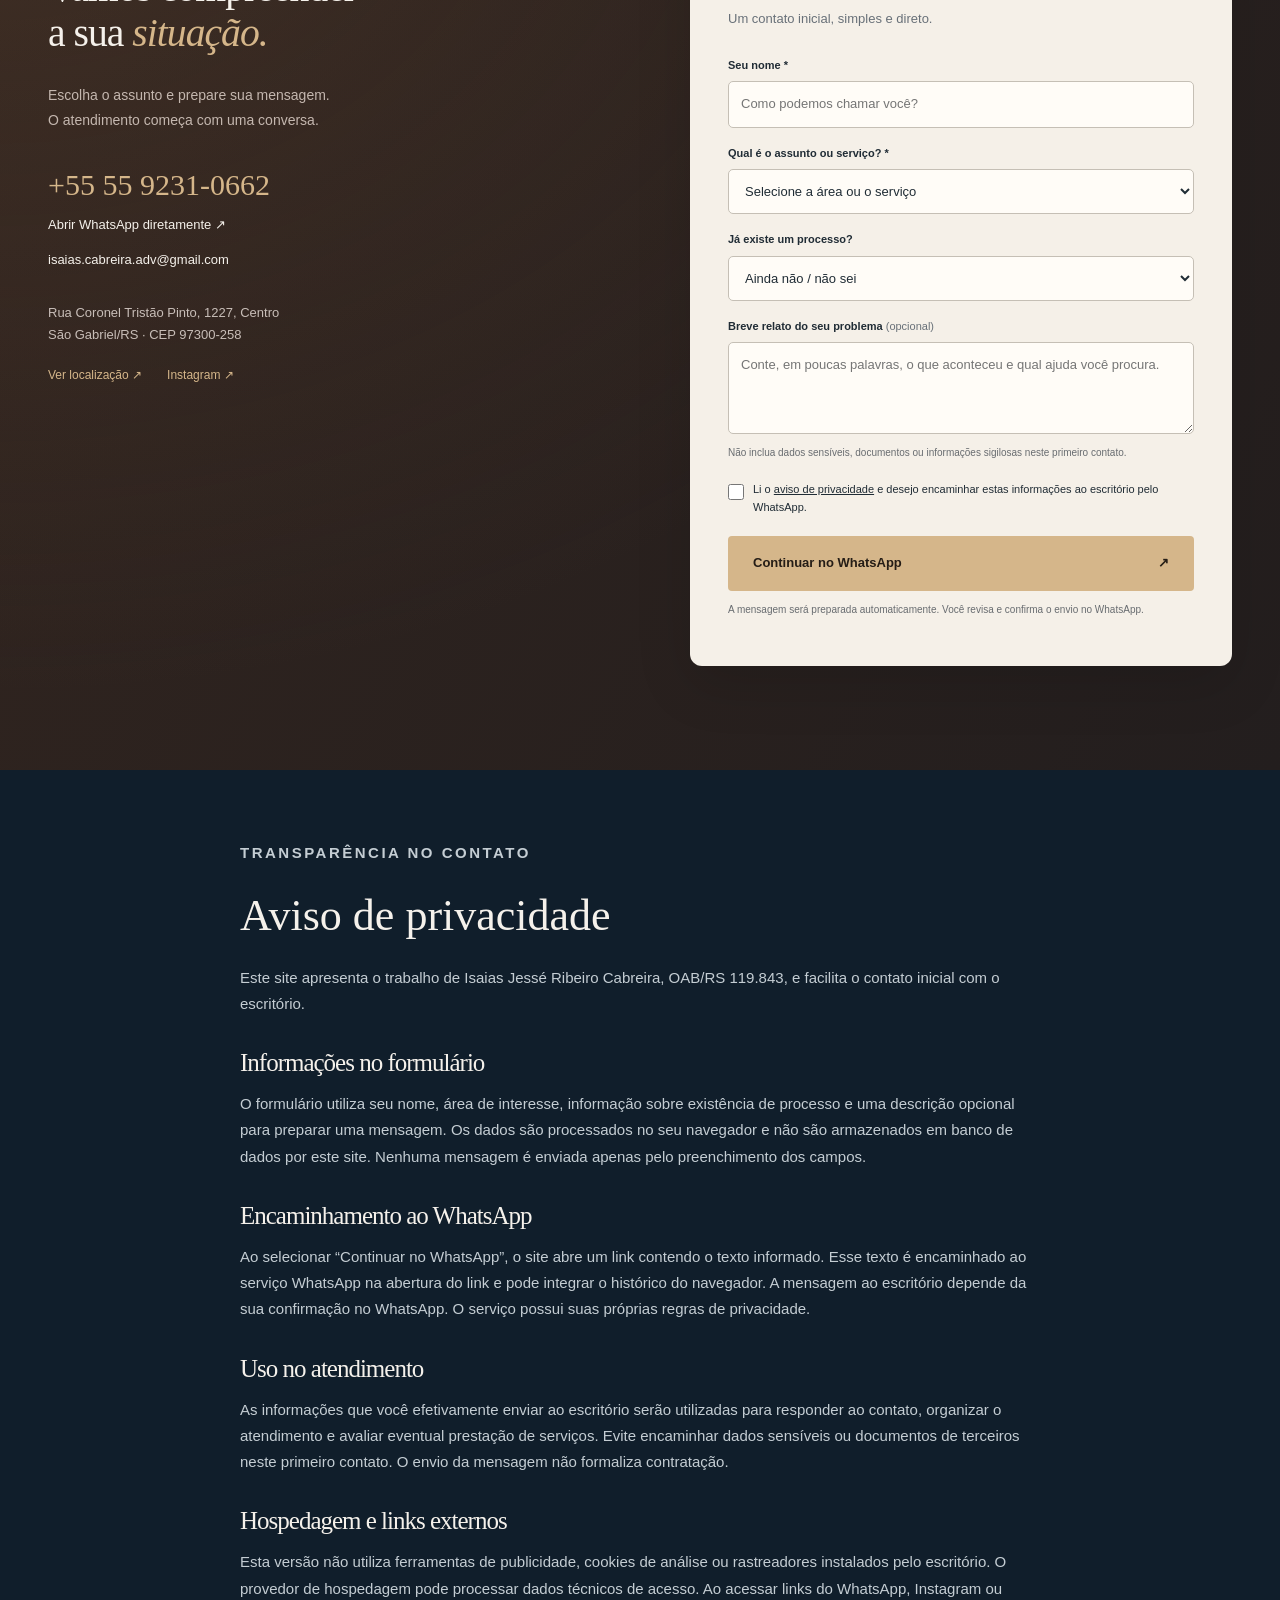
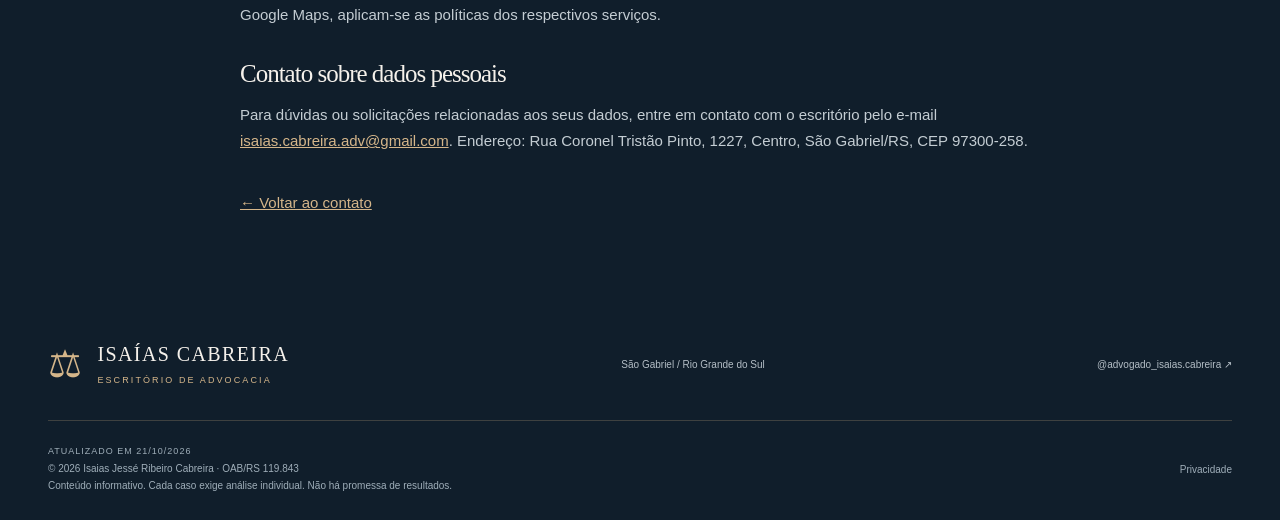
==== commit 727dacc0: "Add files via upload" ====
--- a/index.html
+++ b/index.html
@@ -38,25 +38,35 @@
 .contact{background:radial-gradient(ellipse at 0 0,#59402e55,transparent 65%),linear-gradient(120deg,#32251f,#231e1e)}
 @media(max-width:1050px){.hero-grid{gap:35px}.hero h1{font-size:46px}.hero-portrait{height:620px}}
 @media(max-width:760px){.hero-grid{padding-top:32px;padding-bottom:0;gap:32px}.opening-signature{font-size:8px;letter-spacing:2px;margin-bottom:24px}.hero-copy{padding:0}.hero h1{font-size:clamp(33px,8.5vw,45px);letter-spacing:-1px;line-height:1.14}.hero-portrait{height:470px;border-radius:100px 8px 8px 8px}.hero .eyebrow{font-size:8px;letter-spacing:1.6px}.contact-form{padding:27px 22px}.hero-notes{flex-wrap:wrap;gap:8px 18px}.hero-bottom{gap:12px}.team-tags{gap:8px}}
+
+/* Seis áreas e serviços, com distribuição equilibrada. */
+.areas-grid{grid-template-columns:repeat(3,minmax(0,1fr))}
+.area{padding:32px 24px!important;border-left:1px solid #d4ccc0!important;border-top:0!important}
+.area:nth-child(3n+1){border-left:0!important}
+.area:nth-child(n+4){border-top:1px solid #d4ccc0!important}
+@media(max-width:1050px){.areas-grid{grid-template-columns:repeat(2,minmax(0,1fr))}.area:nth-child(n){border-left:1px solid #d4ccc0!important;border-top:0!important}.area:nth-child(odd){border-left:0!important}.area:nth-child(n+3){border-top:1px solid #d4ccc0!important}}
+@media(max-width:540px){.areas-grid{grid-template-columns:1fr}.area:nth-child(n){border-left:0!important;padding:26px 4px!important}.area:nth-child(n+2){border-top:1px solid #d4ccc0!important}.area h3{min-height:0}.area-number{margin-bottom:14px}.area a{font-size:12px}}
 </style>
 </head>
 <body>
 <a class="skip" href="#principal">Pular para o conteúdo</a>
 <header class="header"><div class="container nav-wrap"><a class="brand" href="#inicio" aria-label="Isaías Cabreira — início"><span class="brand-icon" aria-hidden="true">⚖</span><span>ISAÍAS CABREIRA<small>ADVOCACIA · OAB/RS 119.843</small></span></a><button class="menu-button" aria-label="Abrir menu" aria-expanded="false" aria-controls="menu">Menu <span aria-hidden="true">☰</span></button><nav id="menu" aria-label="Navegação principal"><a href="#areas">Áreas de atuação</a><a href="#advogado">O advogado</a><a href="#equipe">Equipe</a><a href="#contato" class="nav-contact">Contato <span aria-hidden="true">↗</span></a></nav></div></header>
 <main id="principal">
-<section id="inicio" class="hero"><div class="container hero-grid"><div class="hero-copy"><div class="opening-signature"><span></span> ESCRITÓRIO DE ADVOCACIA</div><p class="eyebrow">ADVOCACIA EM SÃO GABRIEL / RS</p><h1>Cada história merece um olhar <em>humanizado e individual.</em></h1><p class="lead">Escuta atenta, análise jurídica cuidadosa e orientação clara para as decisões que importam na sua vida.</p><div class="actions"><a class="button gold" href="#contato">Entre em contato <span aria-hidden="true">↗</span></a><a class="text-link" href="#areas">Conheça a atuação <span aria-hidden="true">↓</span></a></div><div class="hero-notes"><span>Atendimento personalizado</span><span>Responsabilidade e discrição</span></div></div><div class="hero-portrait"><img src="[data-uri]" alt="Dr. Isaías Cabreira em frente à placa do escritório" width="1080" height="1350" fetchpriority="high"><div class="portrait-caption"><span>Dr. Isaías Cabreira</span><small>ADVOGADO · OAB/RS 119.843</small></div></div></div><div class="hero-bottom container"><span>ESCUTA. ANÁLISE. ORIENTAÇÃO.</span><a href="#areas" aria-label="Ir para áreas de atuação">Explore o escritório ↓</a></div></section>
+<section id="inicio" class="hero"><div class="container hero-grid"><div class="hero-copy"><div class="opening-signature"><span></span> ESCRITÓRIO DE ADVOCACIA</div><p class="eyebrow">ADVOCACIA EM SÃO GABRIEL / RS</p><h1>Cada história merece um olhar <em>humanizado e individualizado.</em></h1><p class="lead">Escuta atenta, análise jurídica cuidadosa e orientação clara para as decisões que importam na sua vida.</p><div class="actions"><a class="button gold" href="#contato">Entre em contato <span aria-hidden="true">↗</span></a><a class="text-link" href="#areas">Conheça a atuação <span aria-hidden="true">↓</span></a></div><div class="hero-notes"><span>Atendimento personalizado</span><span>Responsabilidade e discrição</span></div></div><div class="hero-portrait"><img src="[data-uri]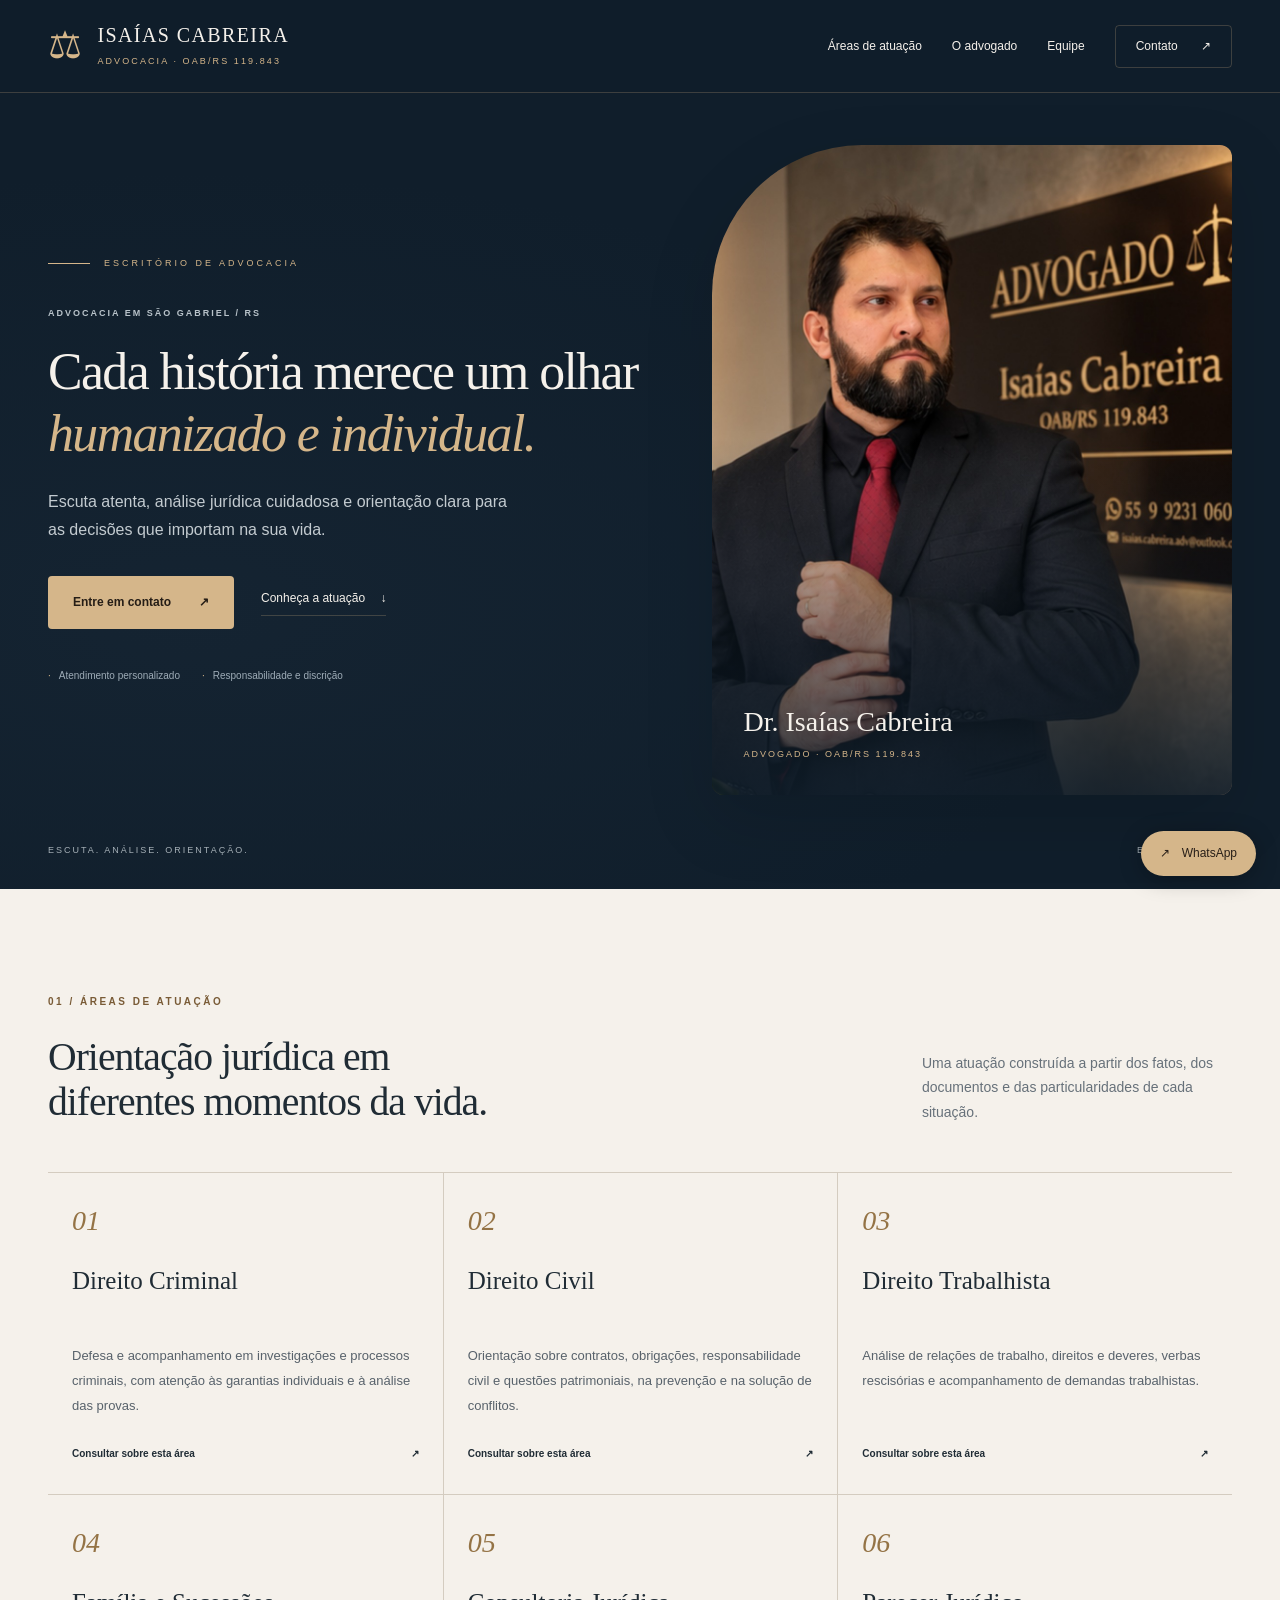
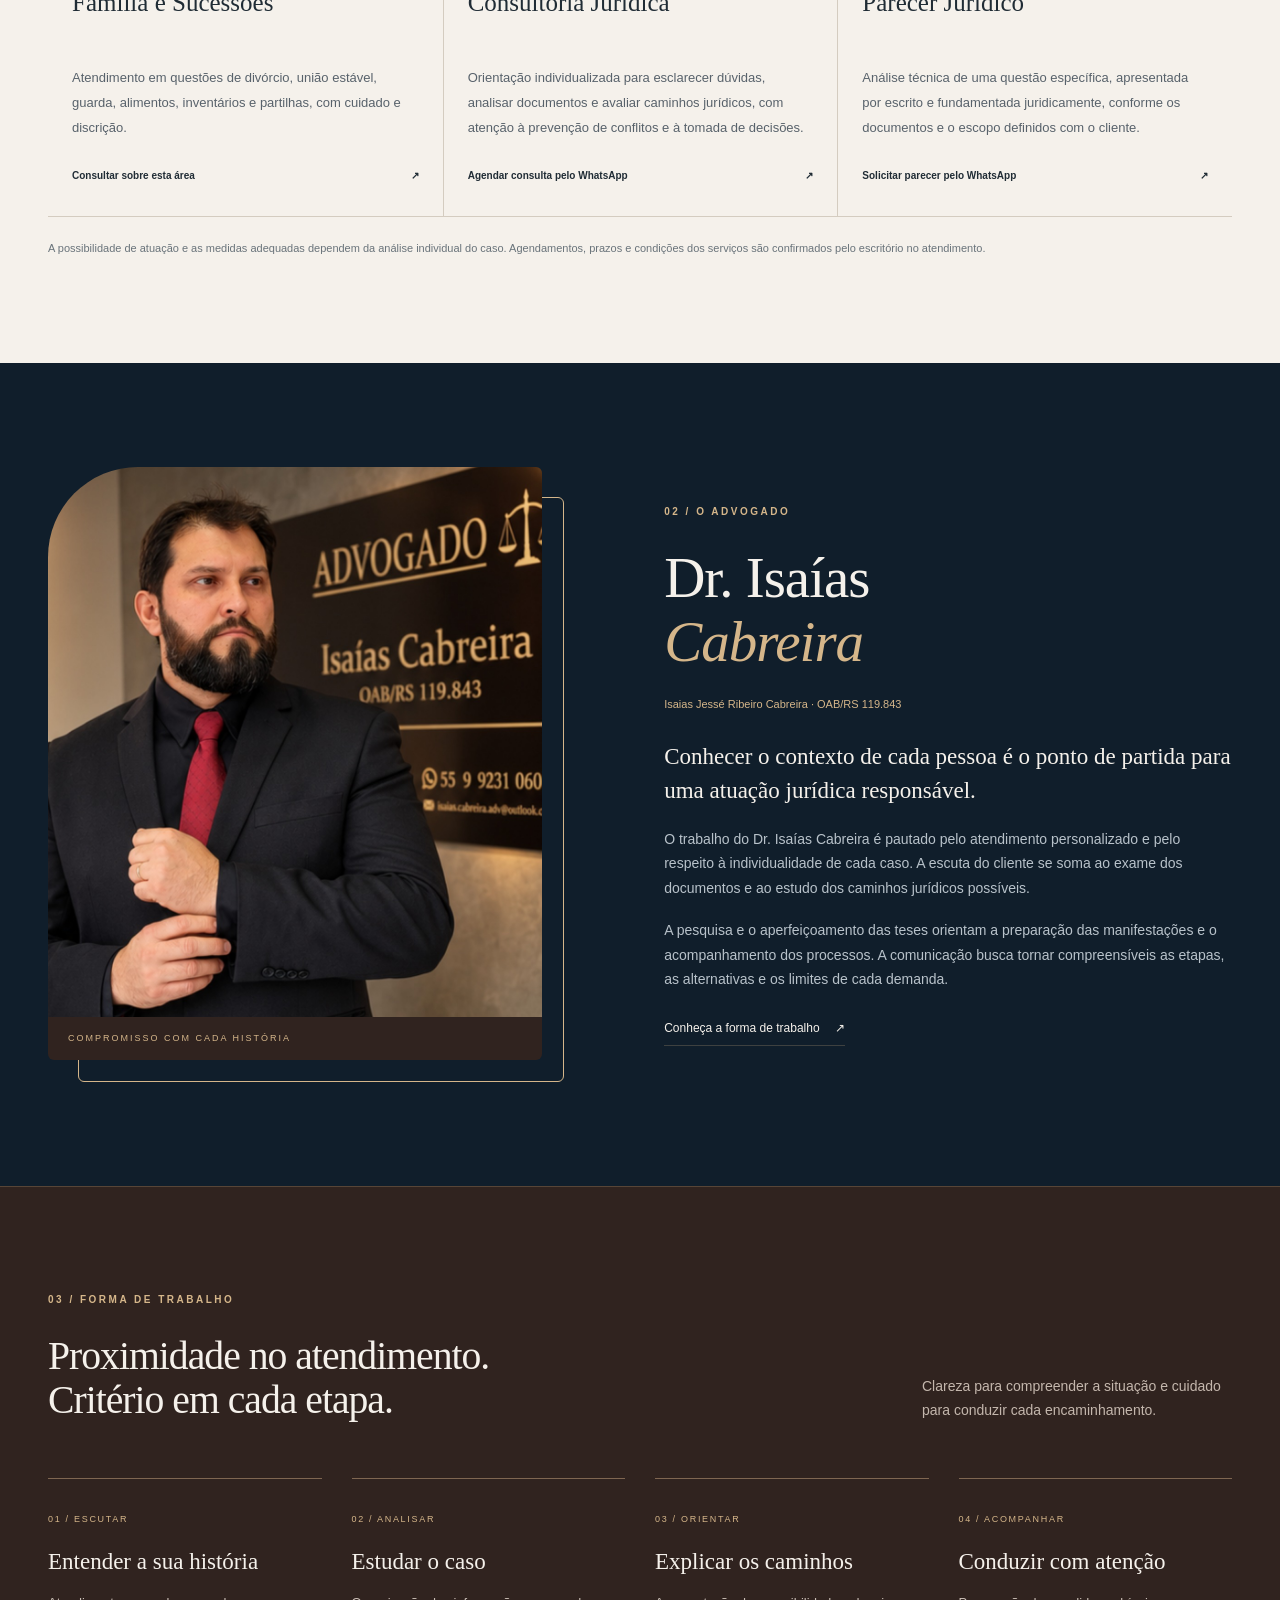
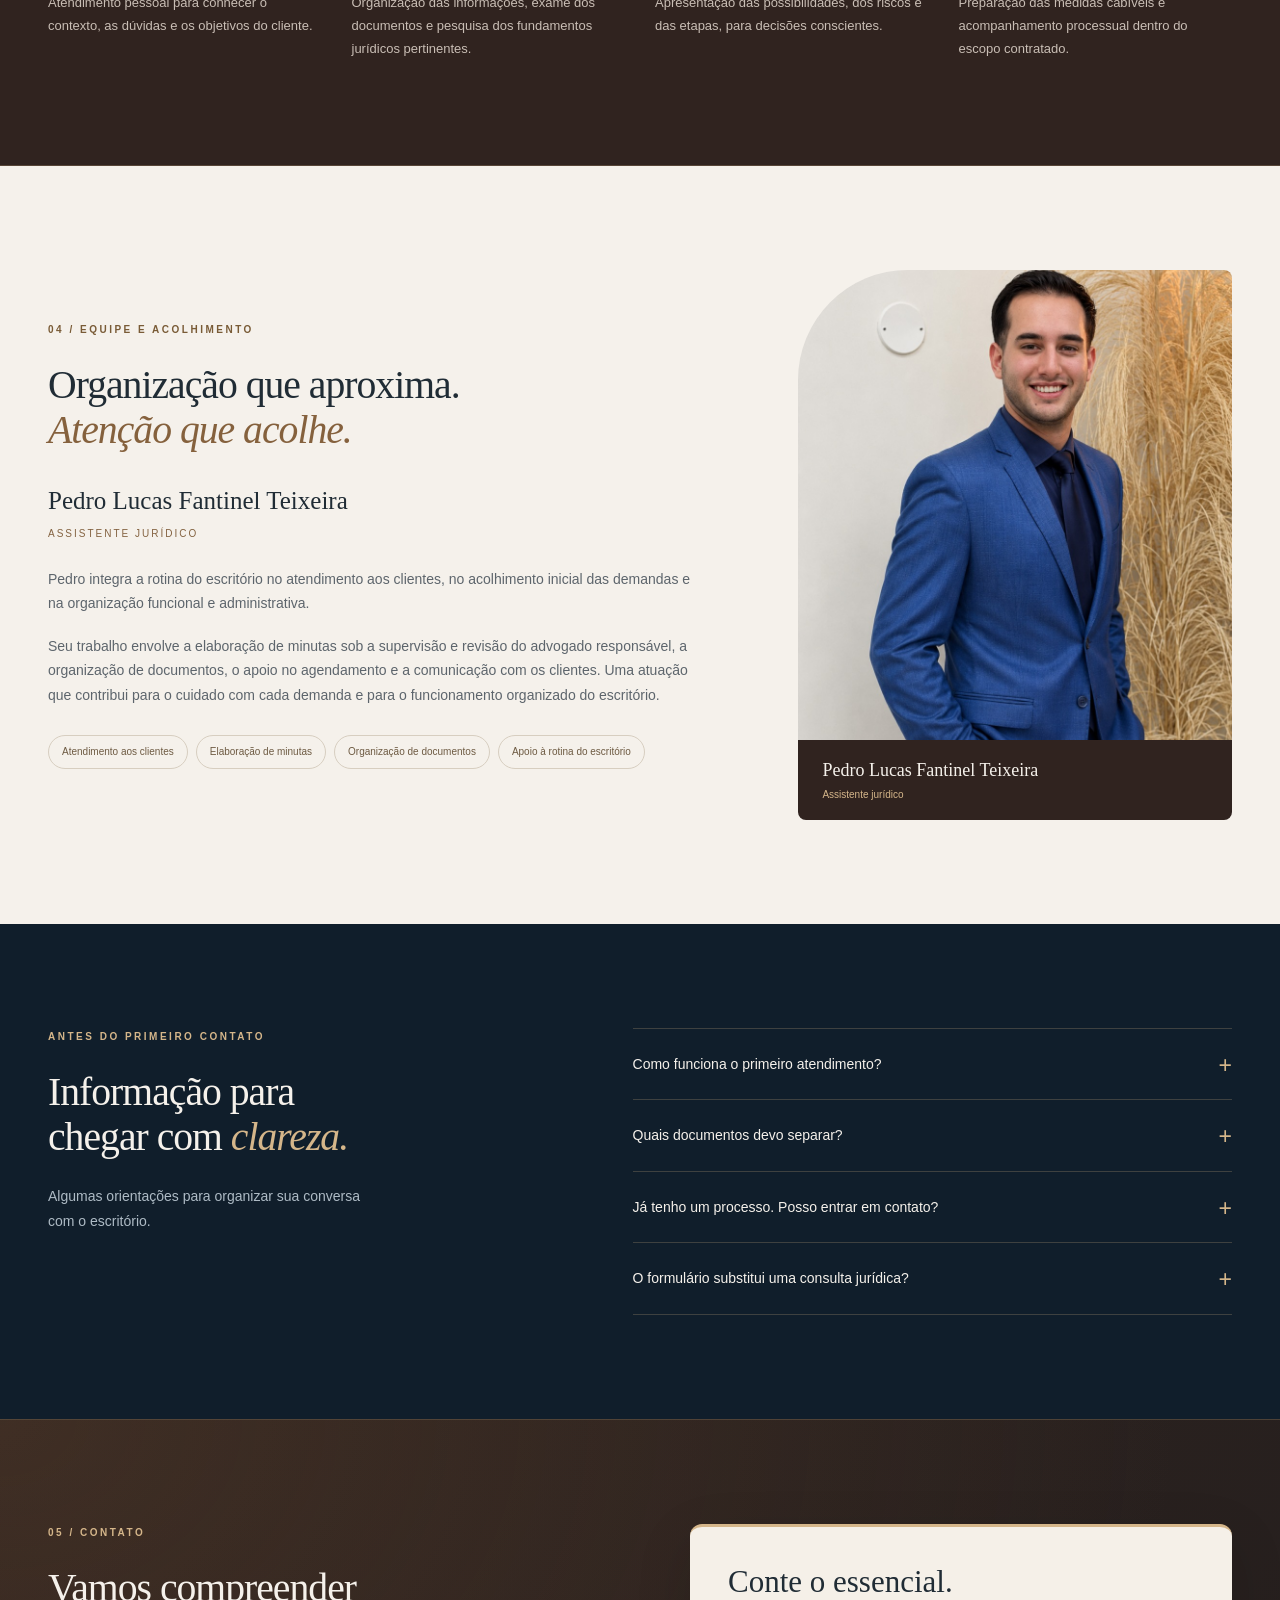
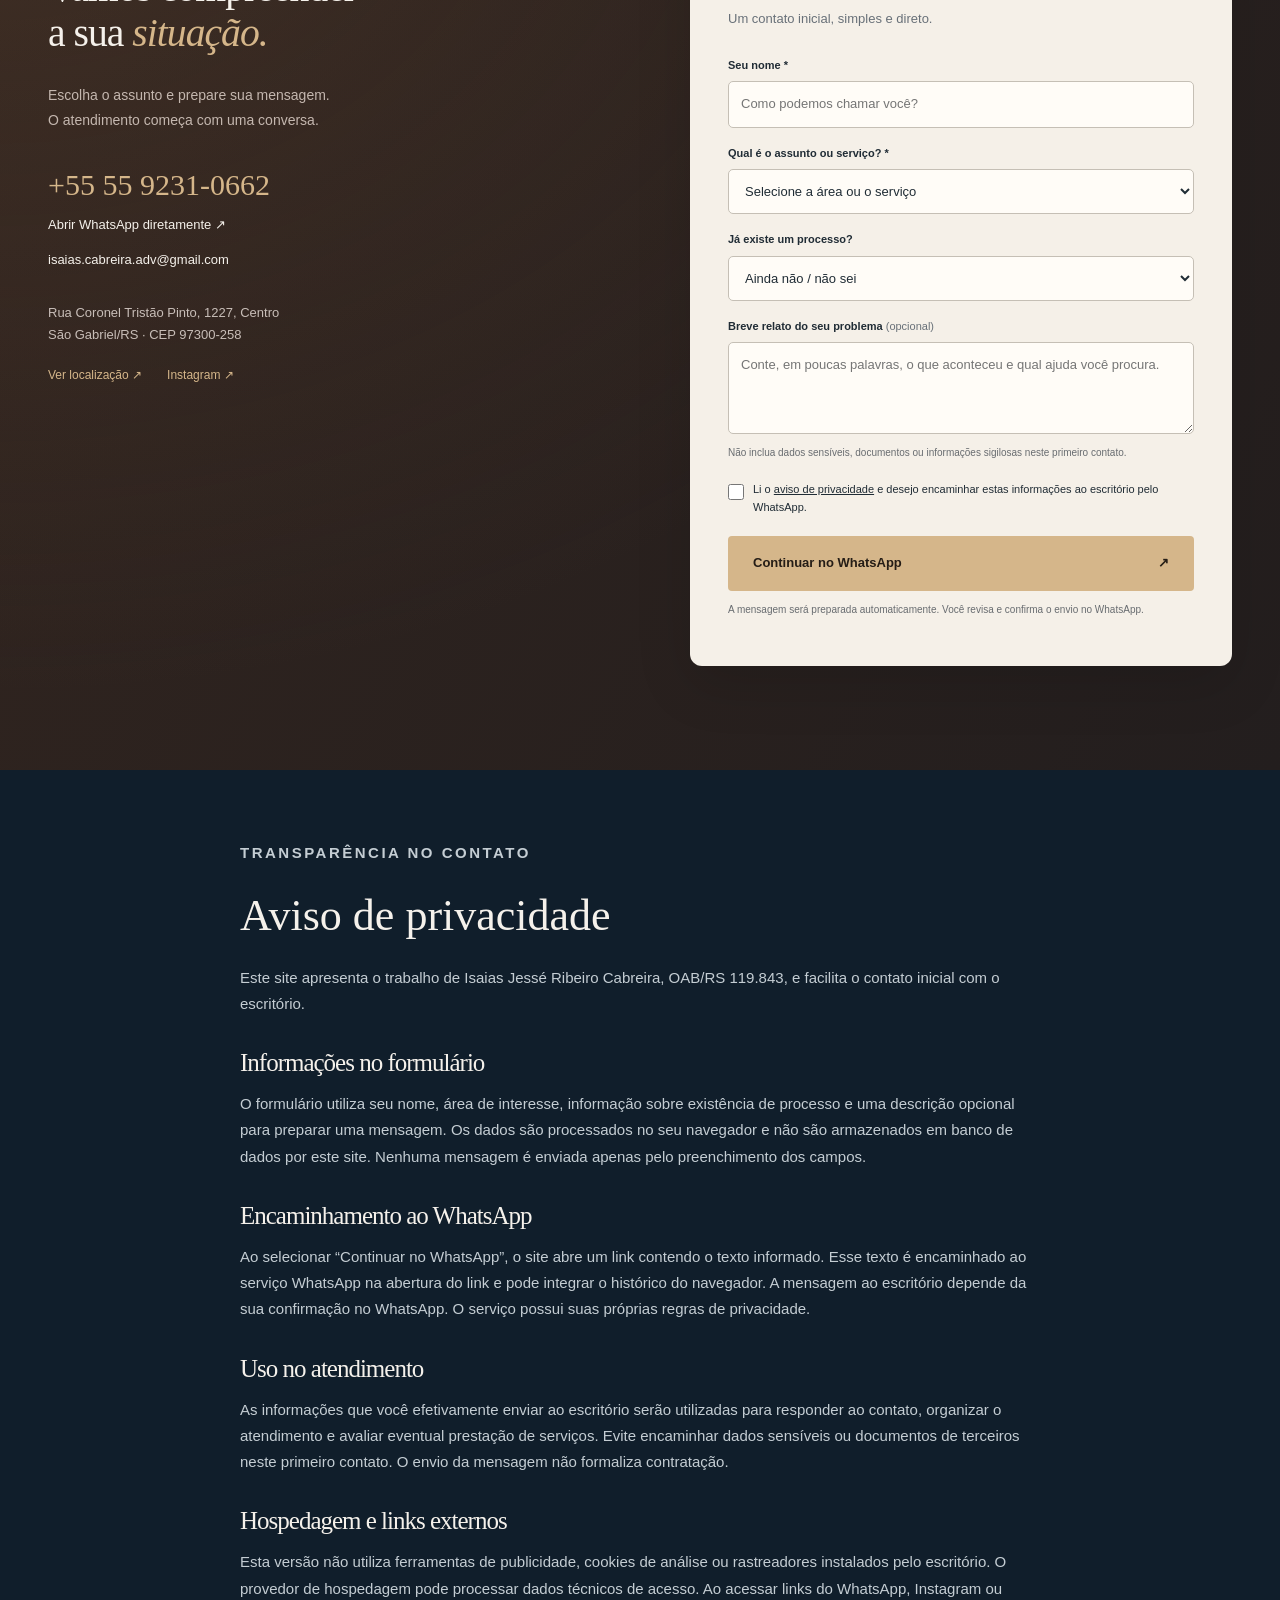
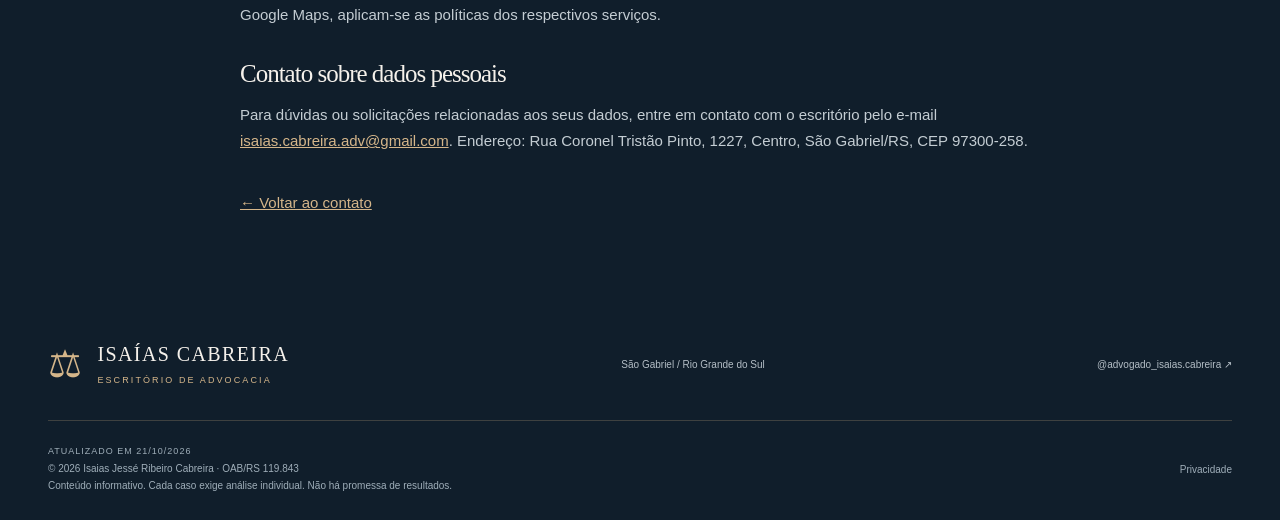
==== commit 18fd7846: "Update index.html" ====
--- a/index.html
+++ b/index.html
@@ -52,7 +52,7 @@
 <a class="skip" href="#principal">Pular para o conteúdo</a>
 <header class="header"><div class="container nav-wrap"><a class="brand" href="#inicio" aria-label="Isaías Cabreira — início"><span class="brand-icon" aria-hidden="true">⚖</span><span>ISAÍAS CABREIRA<small>ADVOCACIA · OAB/RS 119.843</small></span></a><button class="menu-button" aria-label="Abrir menu" aria-expanded="false" aria-controls="menu">Menu <span aria-hidden="true">☰</span></button><nav id="menu" aria-label="Navegação principal"><a href="#areas">Áreas de atuação</a><a href="#advogado">O advogado</a><a href="#equipe">Equipe</a><a href="#contato" class="nav-contact">Contato <span aria-hidden="true">↗</span></a></nav></div></header>
 <main id="principal">
-<section id="inicio" class="hero"><div class="container hero-grid"><div class="hero-copy"><div class="opening-signature"><span></span> ESCRITÓRIO DE ADVOCACIA</div><p class="eyebrow">ADVOCACIA EM SÃO GABRIEL / RS</p><h1>Cada história merece um olhar <em>humanizado e individualizado.</em></h1><p class="lead">Escuta atenta, análise jurídica cuidadosa e orientação clara para as decisões que importam na sua vida.</p><div class="actions"><a class="button gold" href="#contato">Entre em contato <span aria-hidden="true">↗</span></a><a class="text-link" href="#areas">Conheça a atuação <span aria-hidden="true">↓</span></a></div><div class="hero-notes"><span>Atendimento personalizado</span><span>Responsabilidade e discrição</span></div></div><div class="hero-portrait"><img src="[data-uri]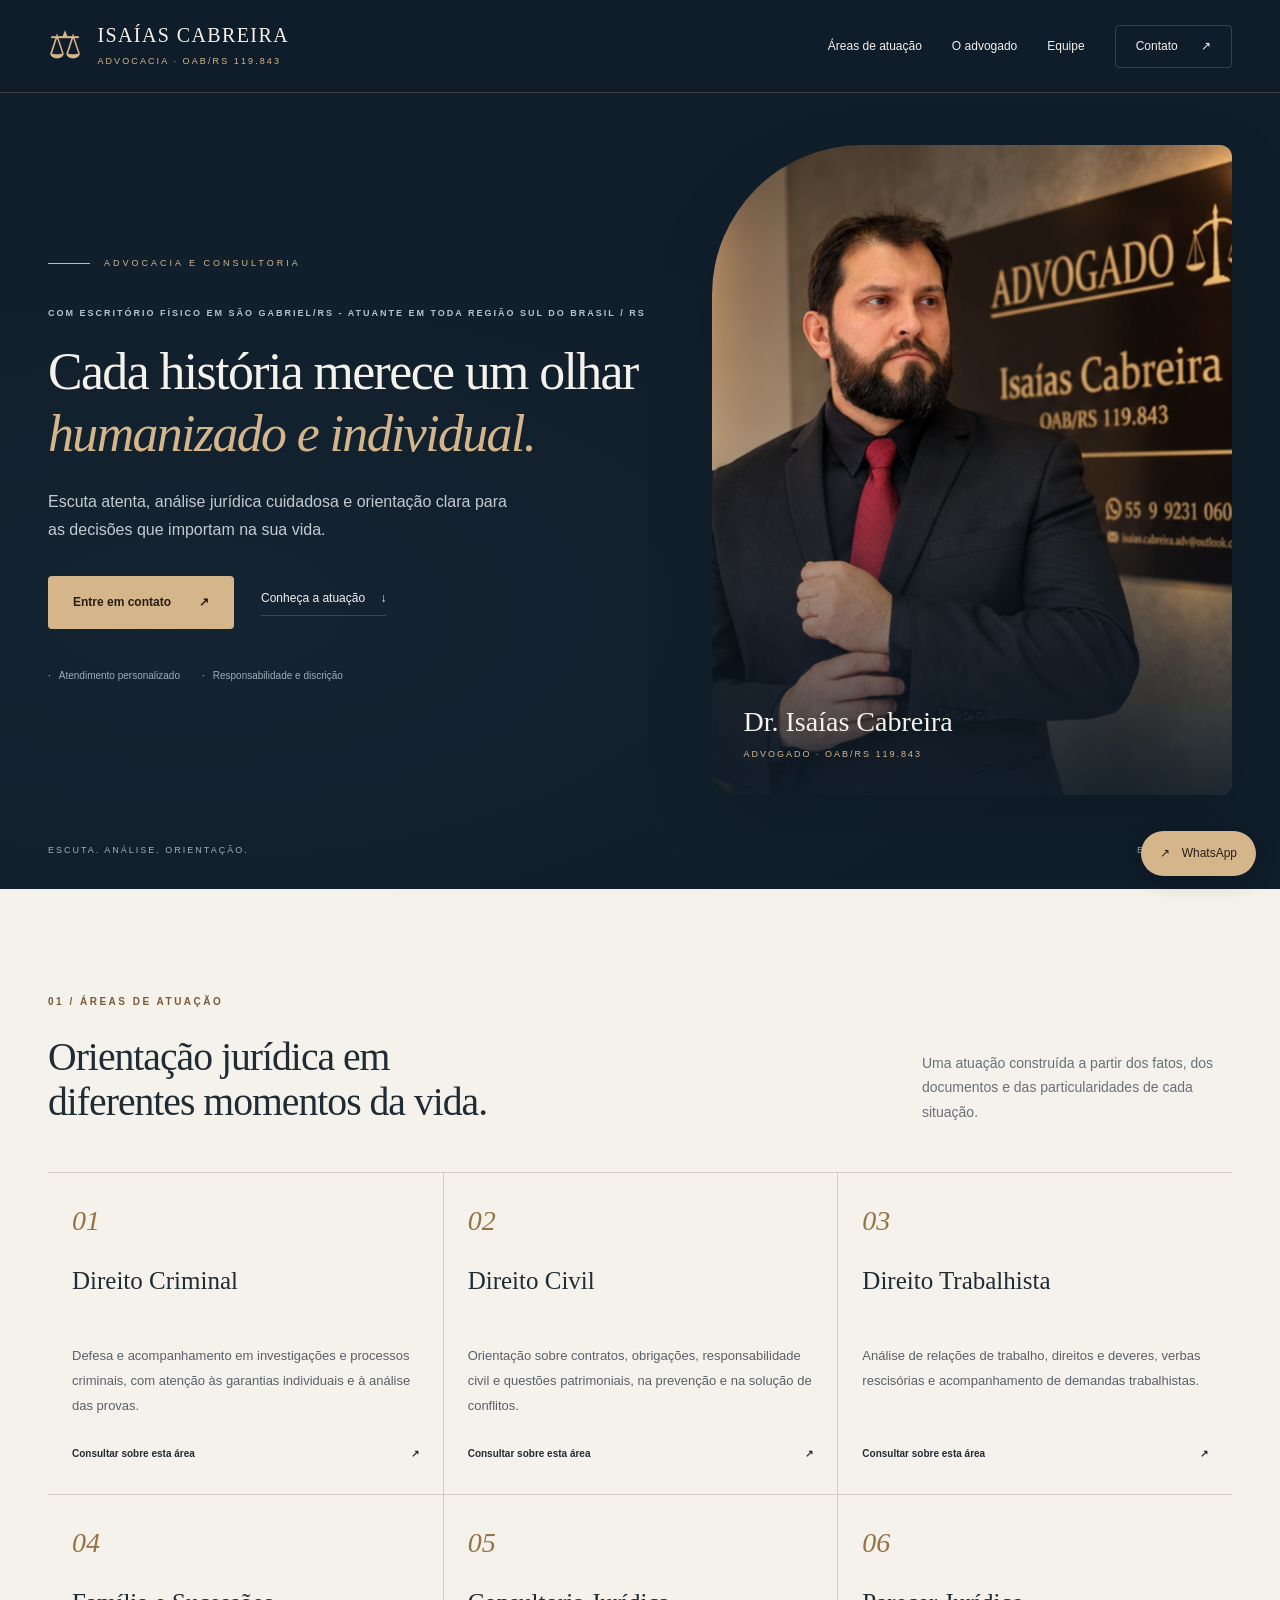
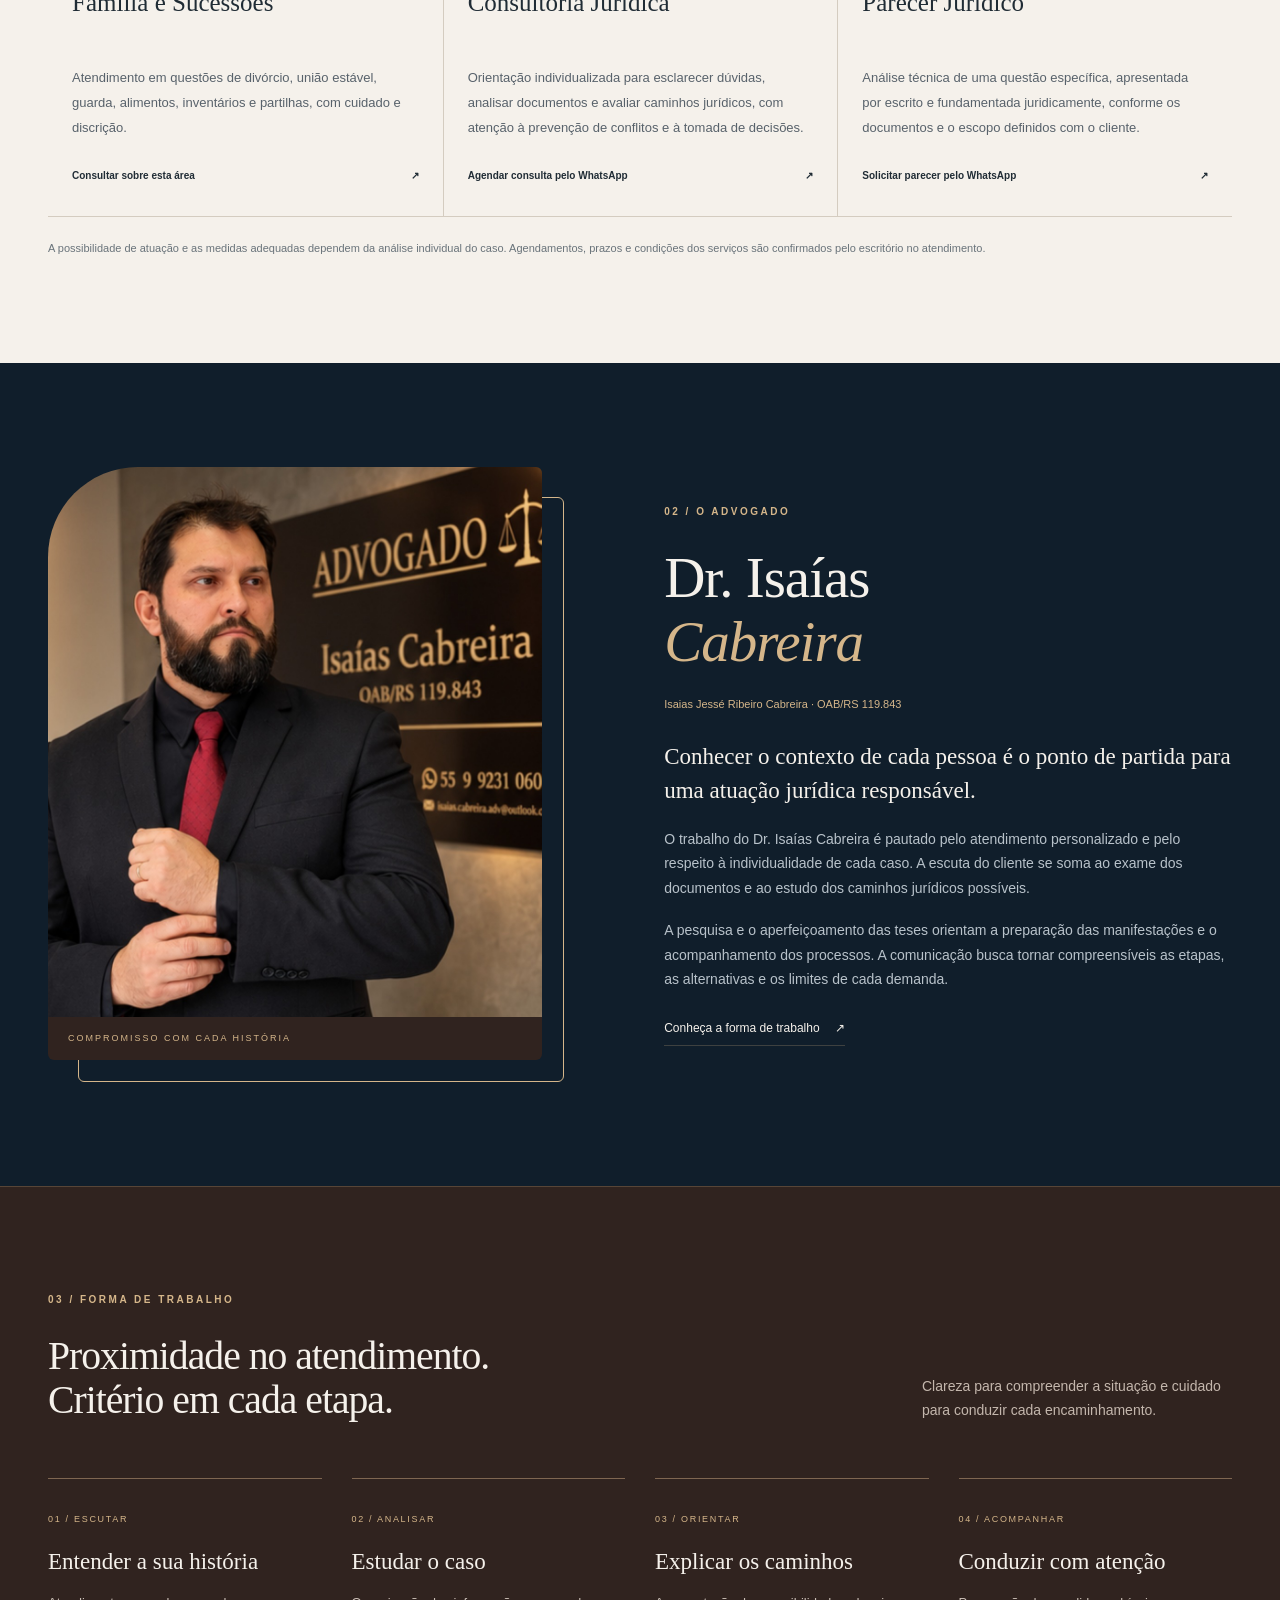
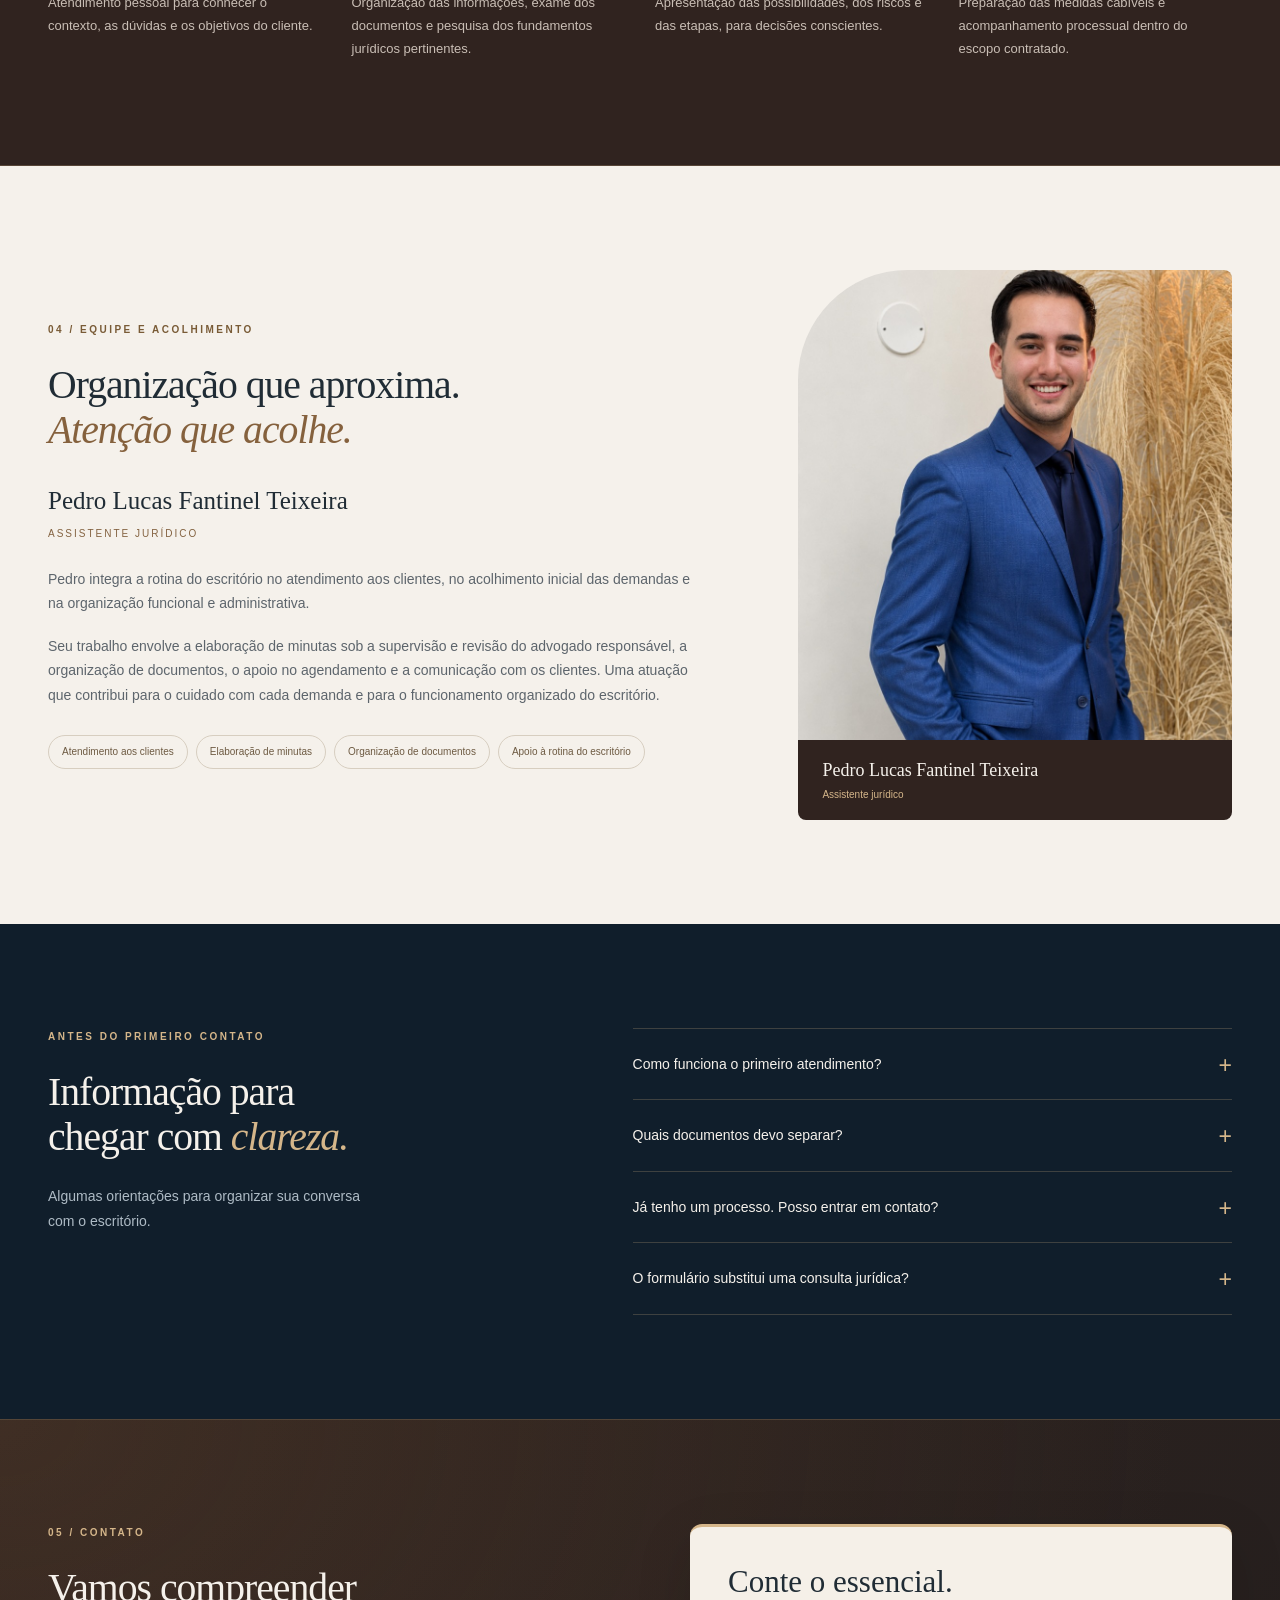
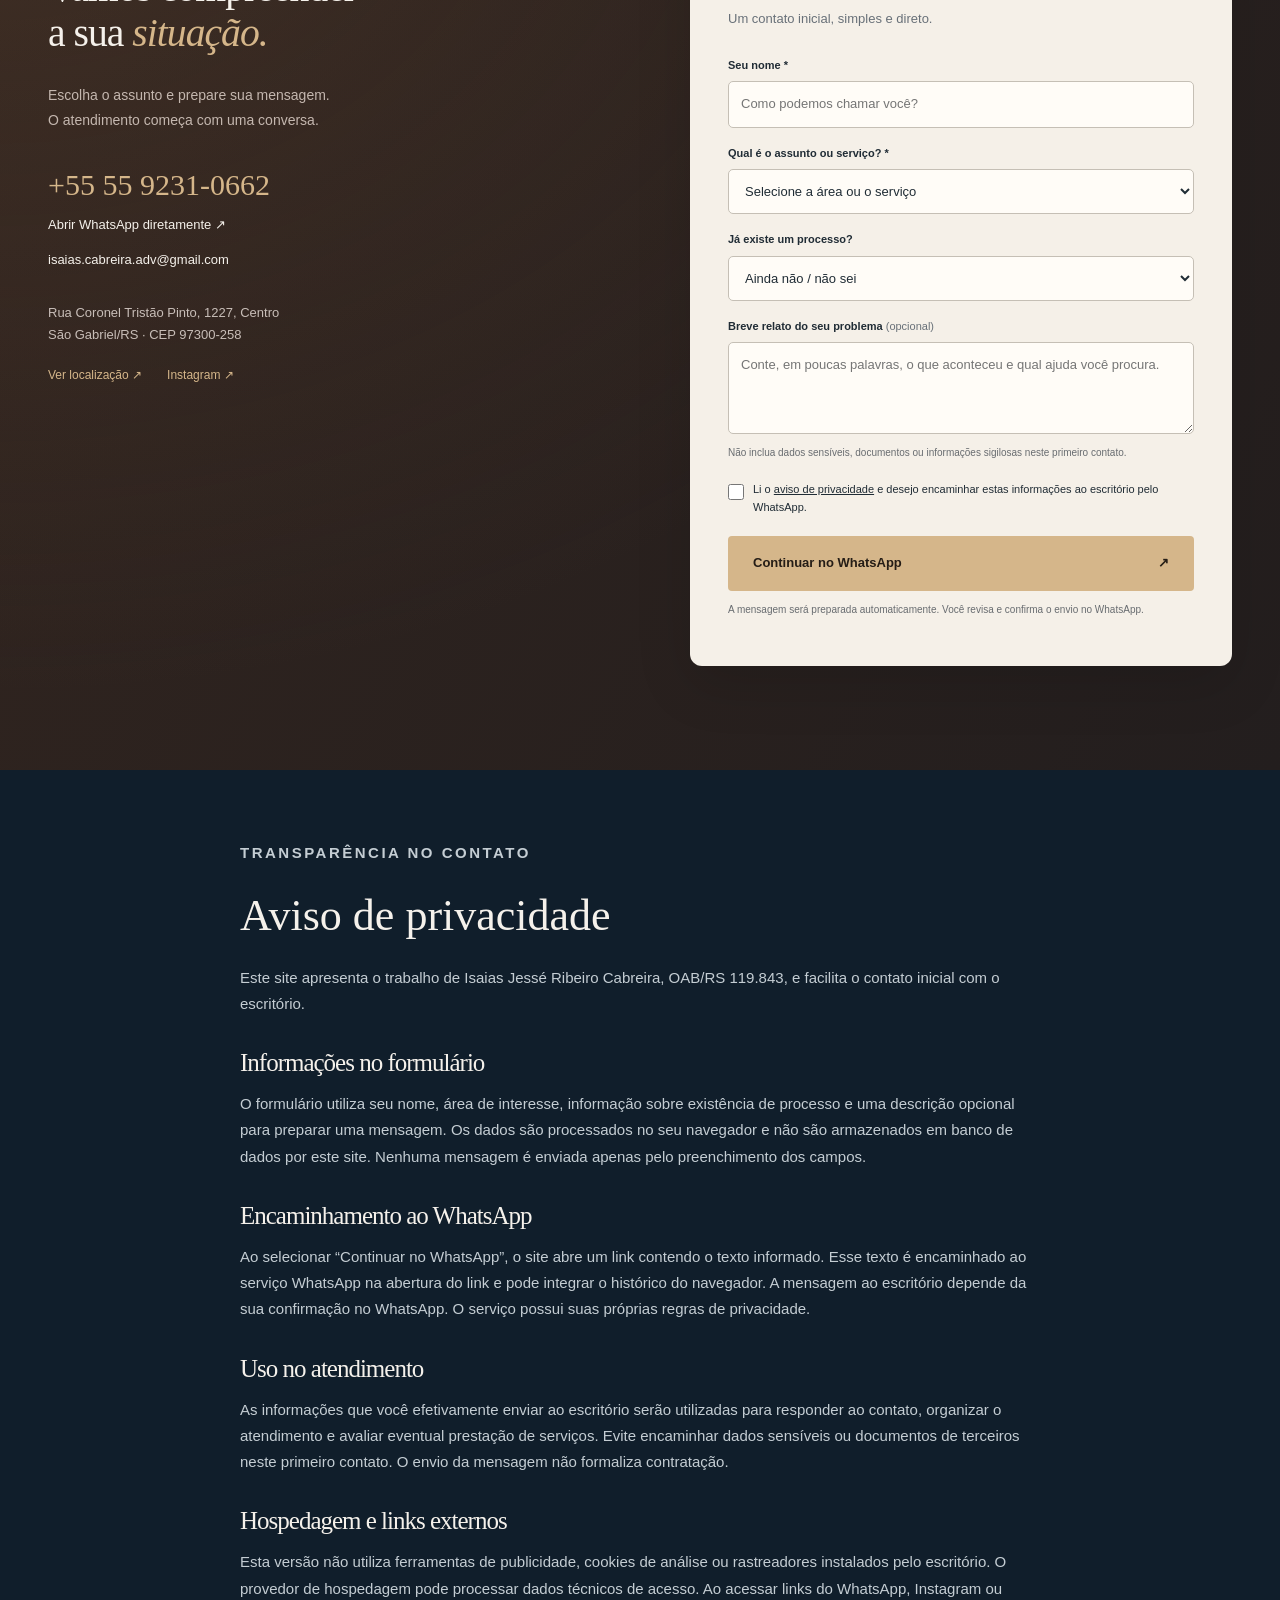
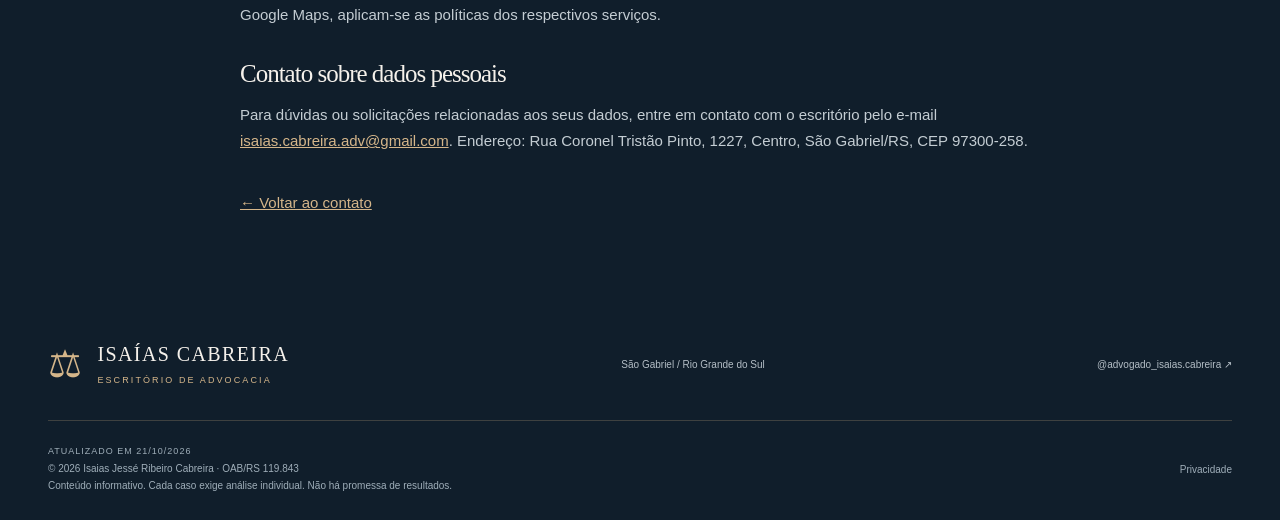
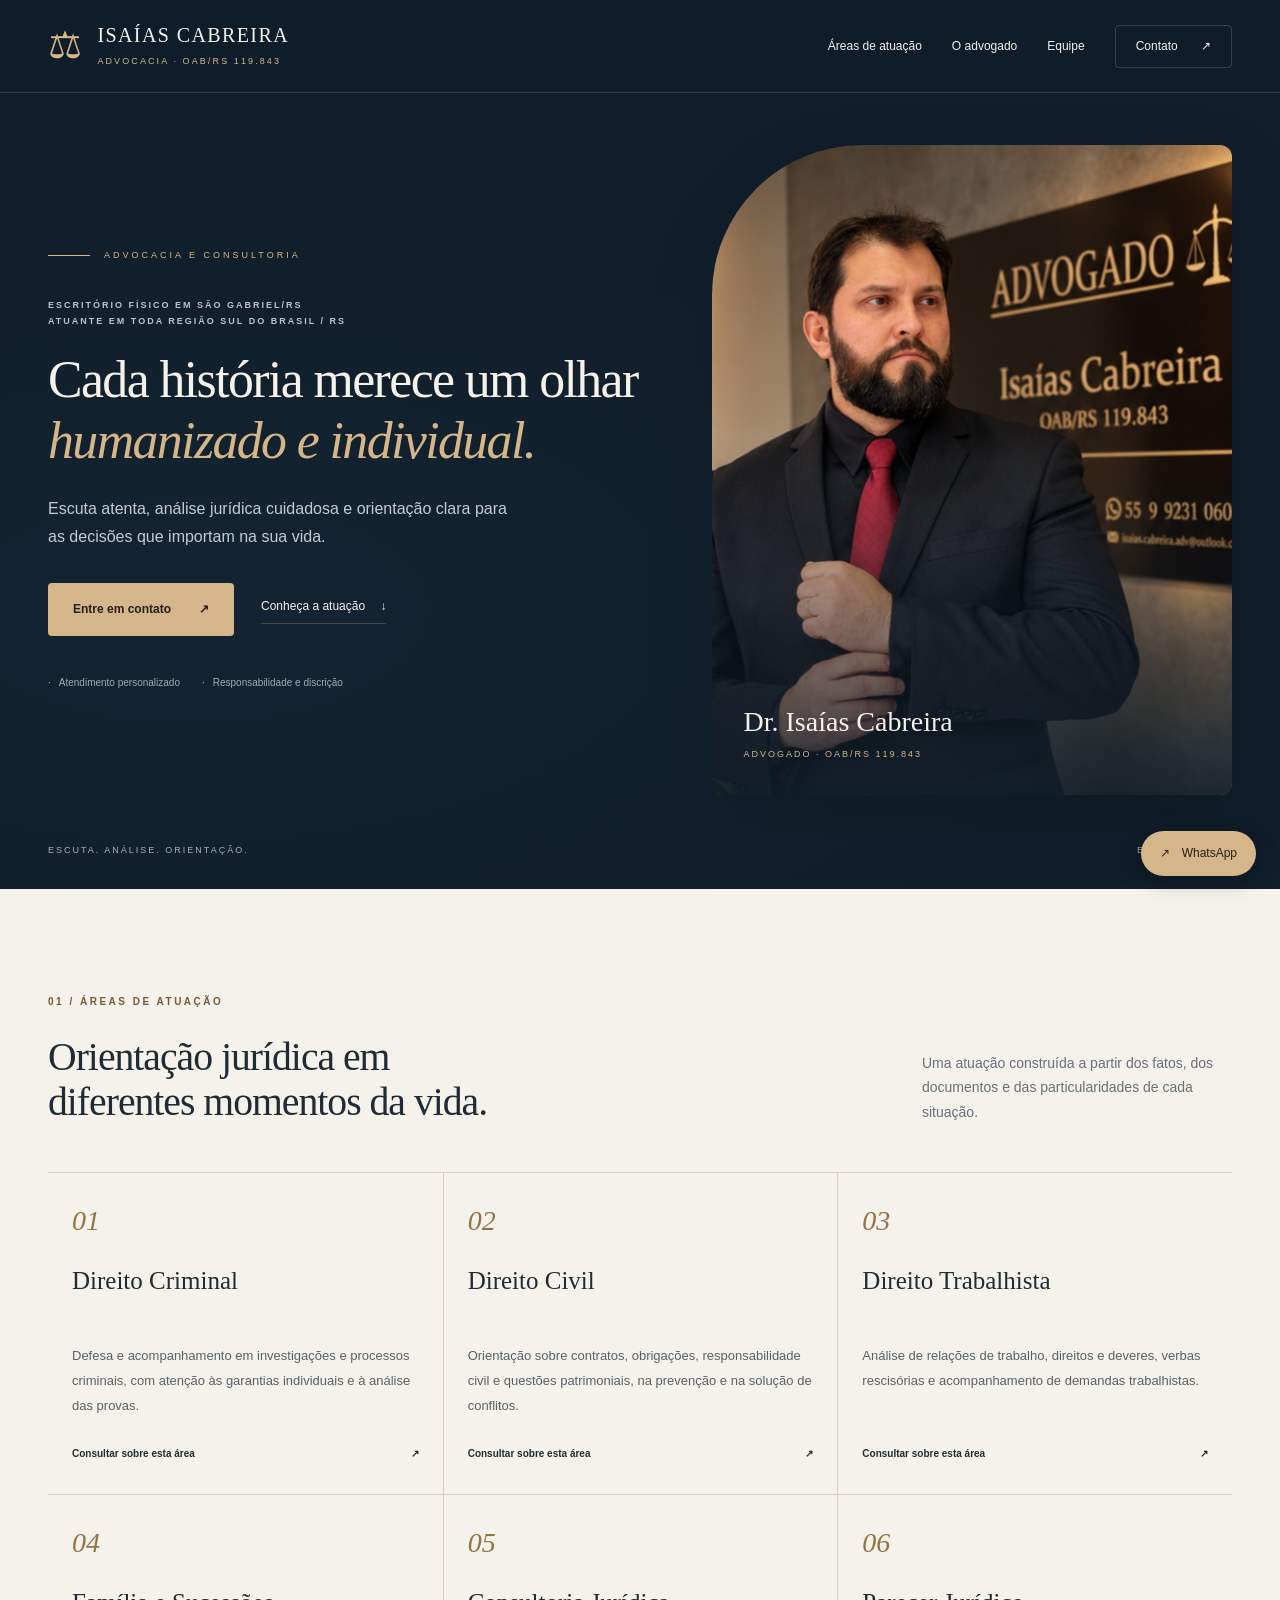
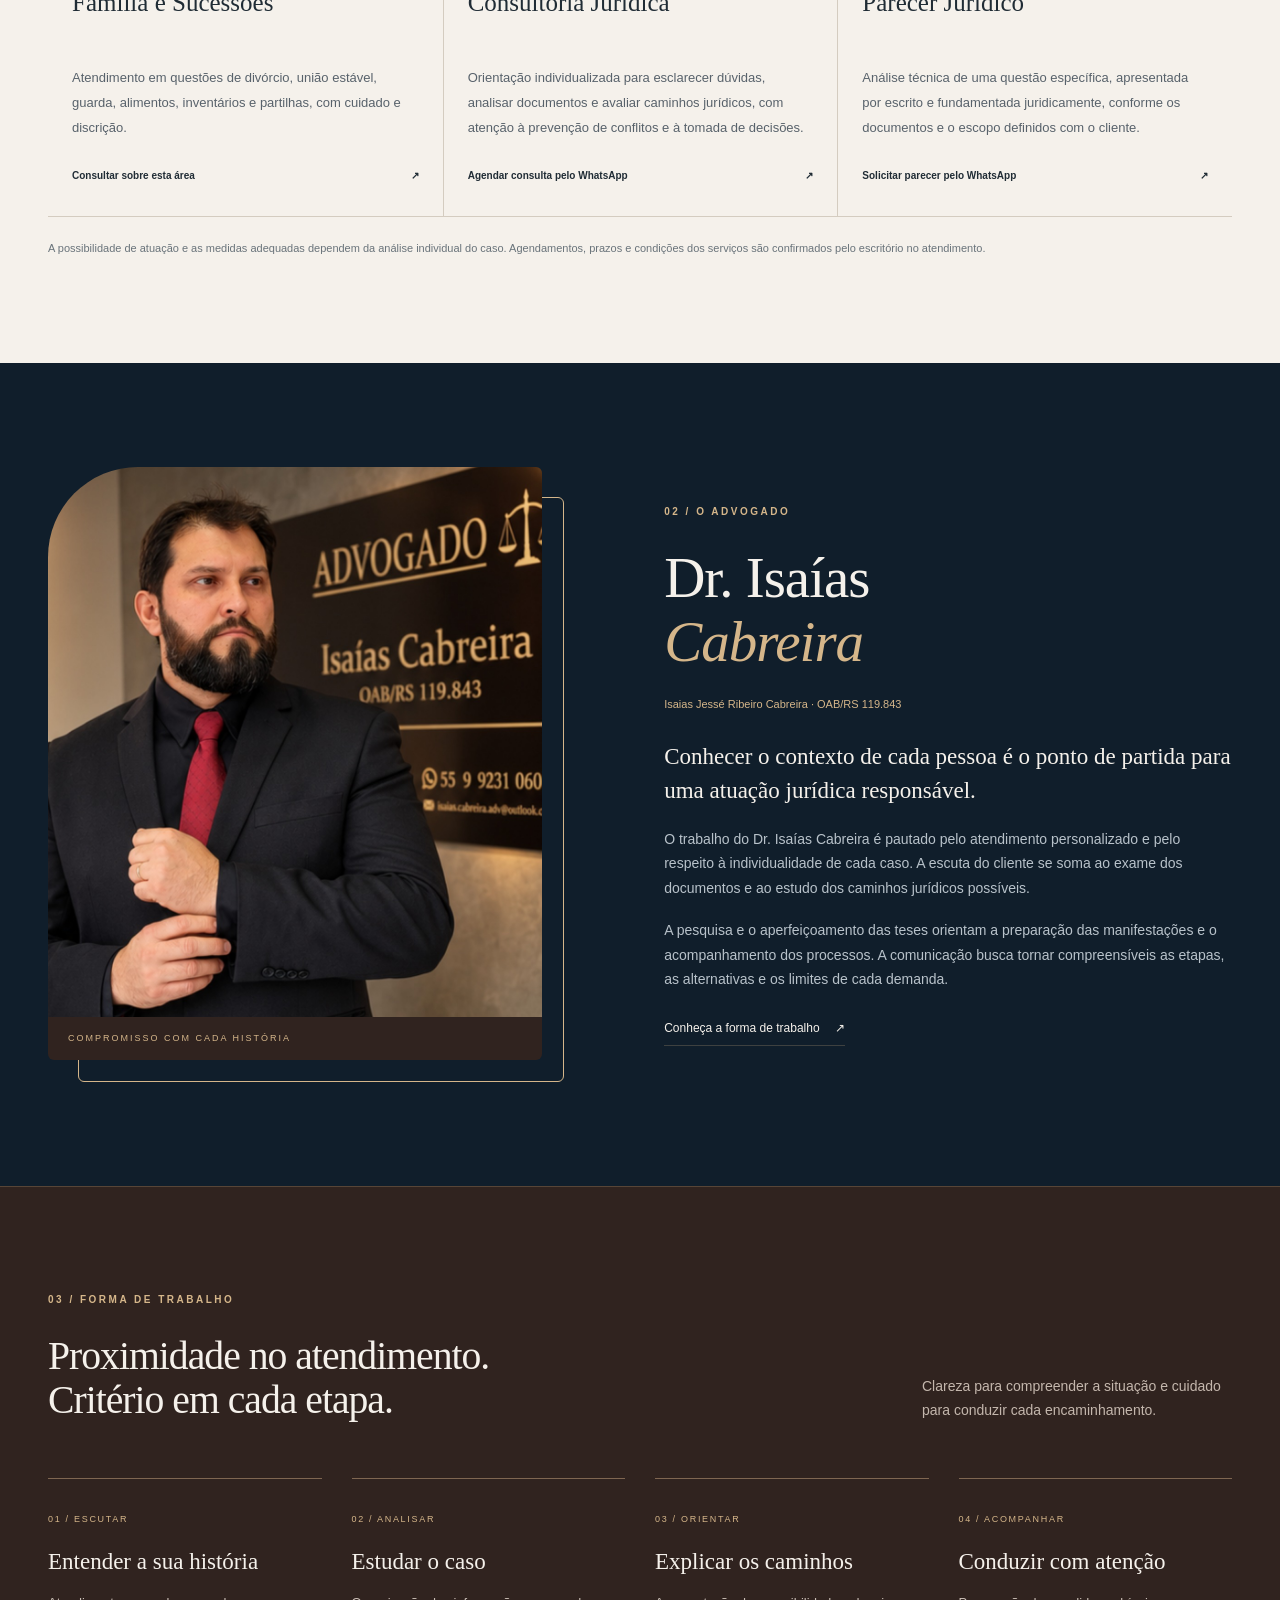
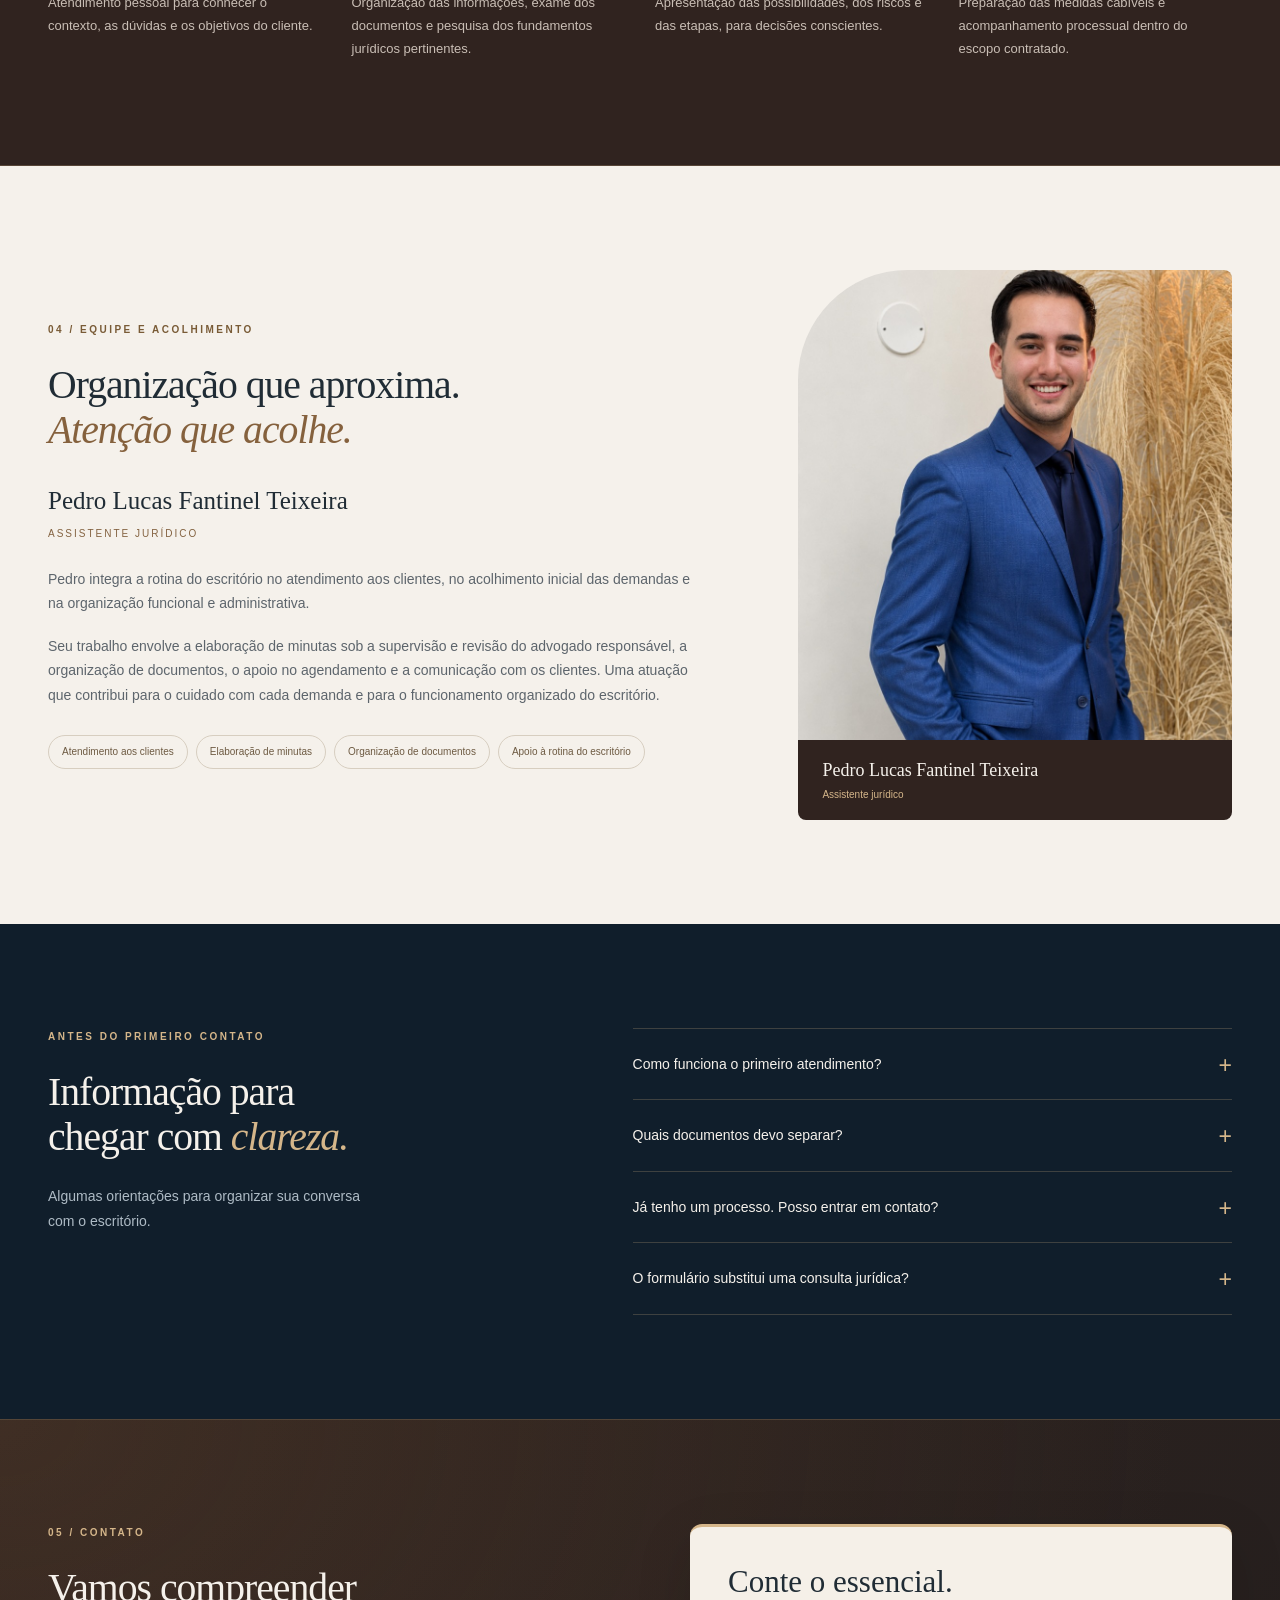
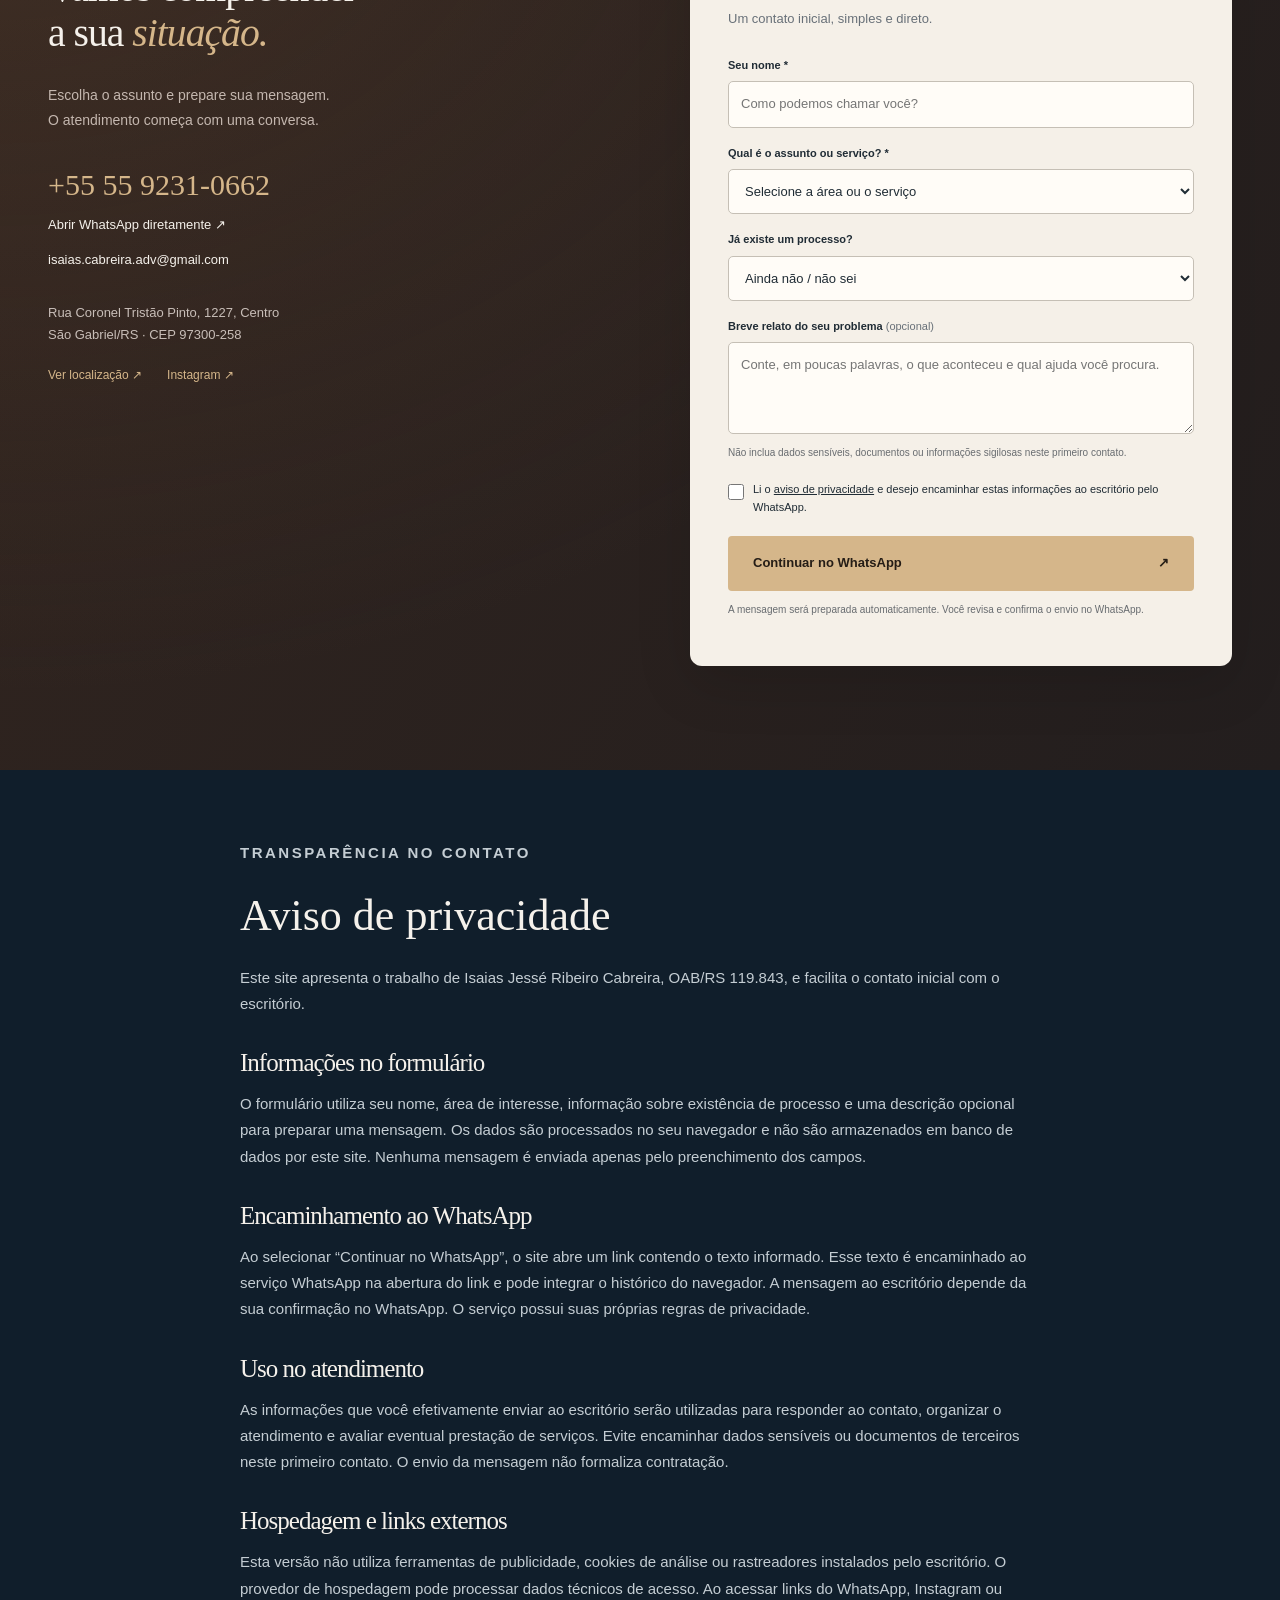
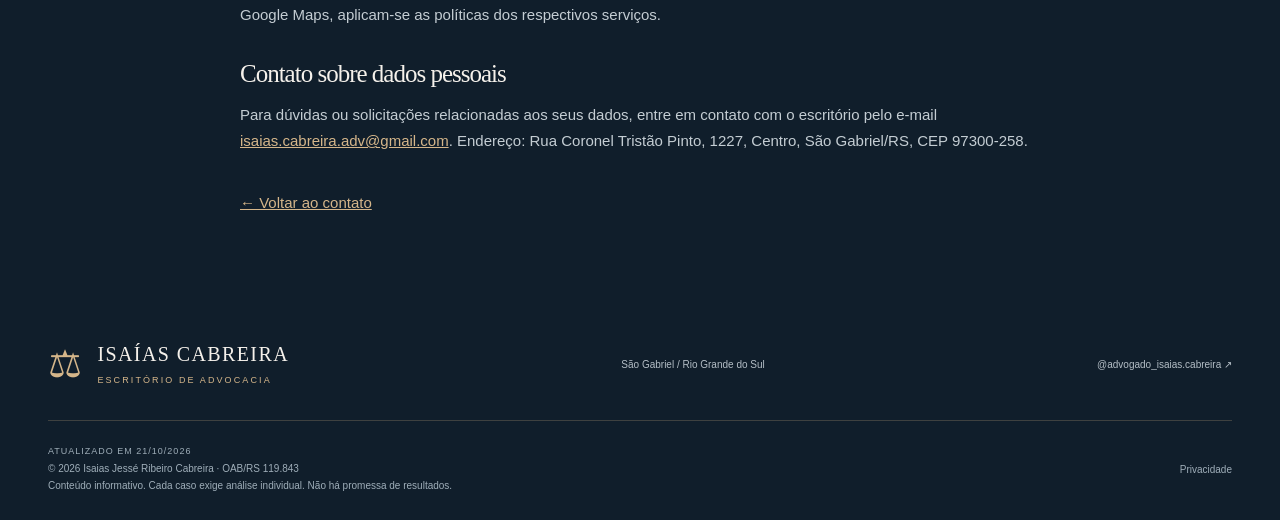
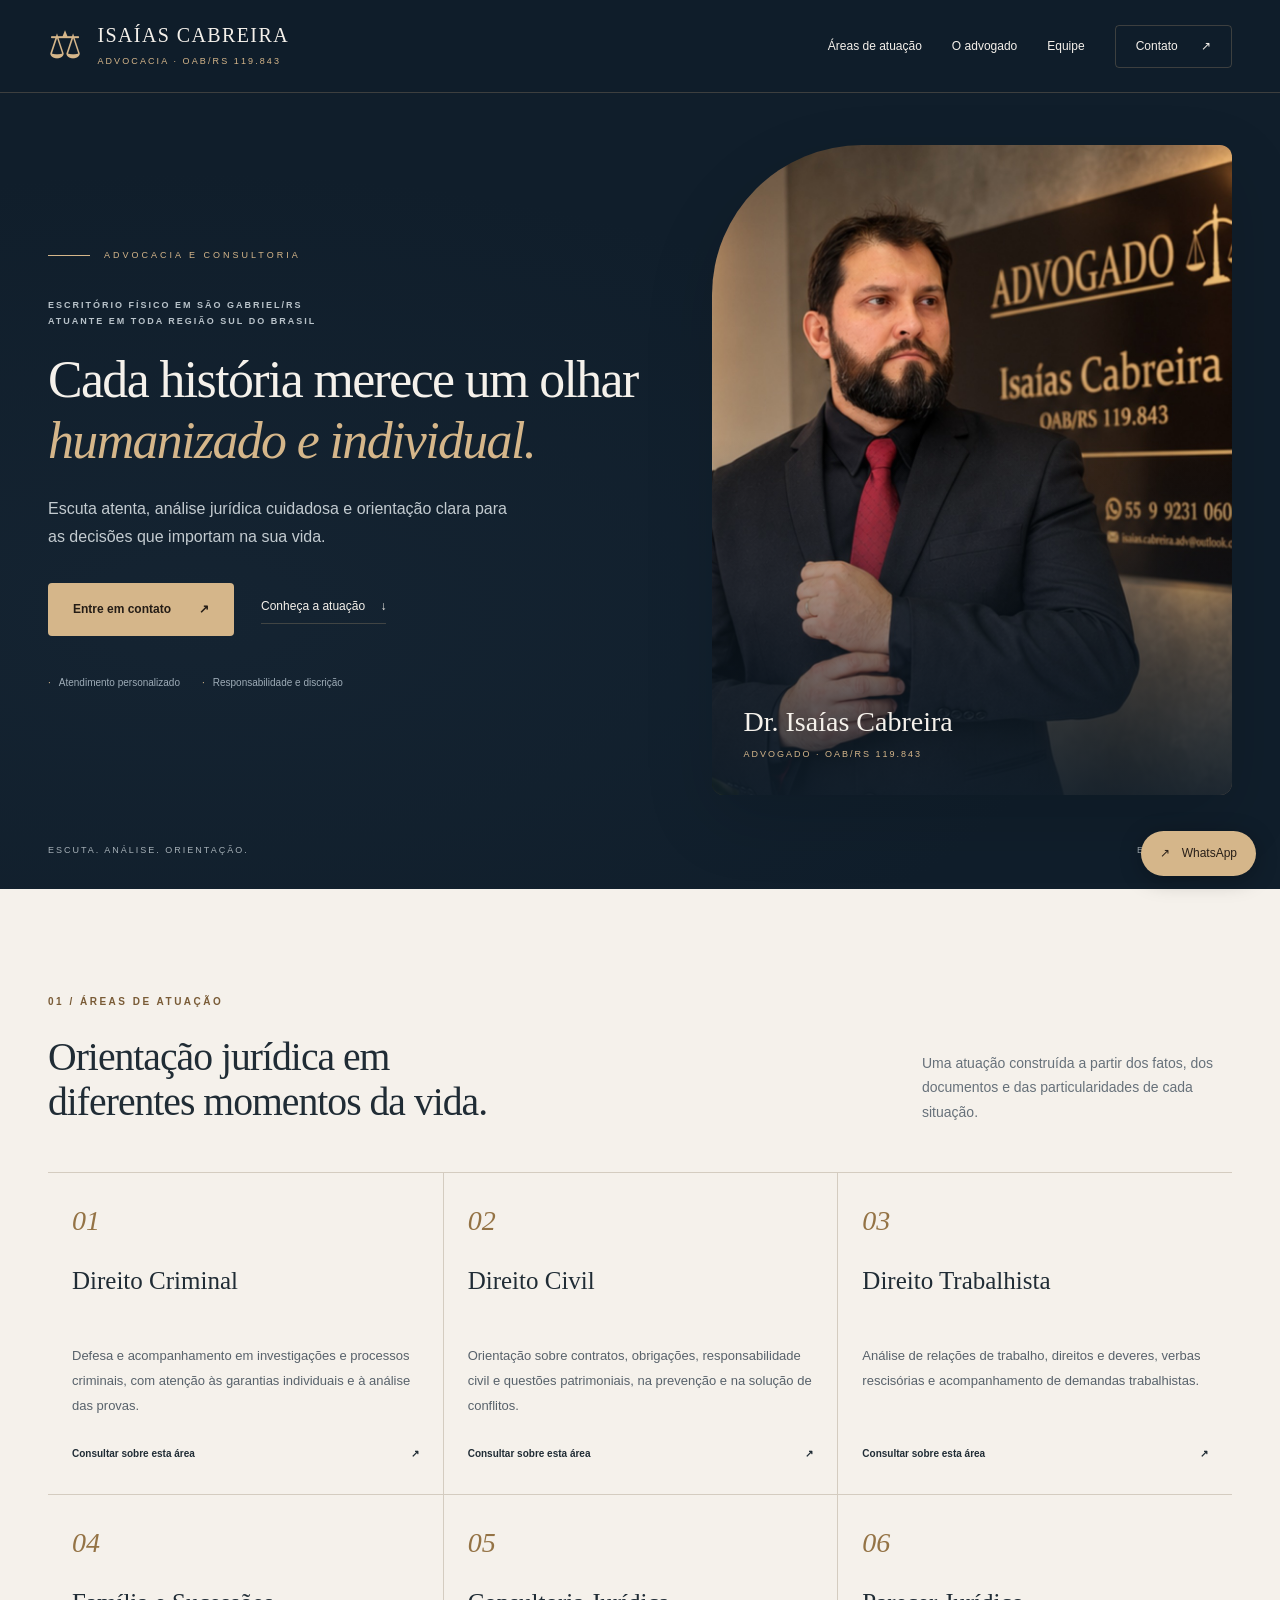
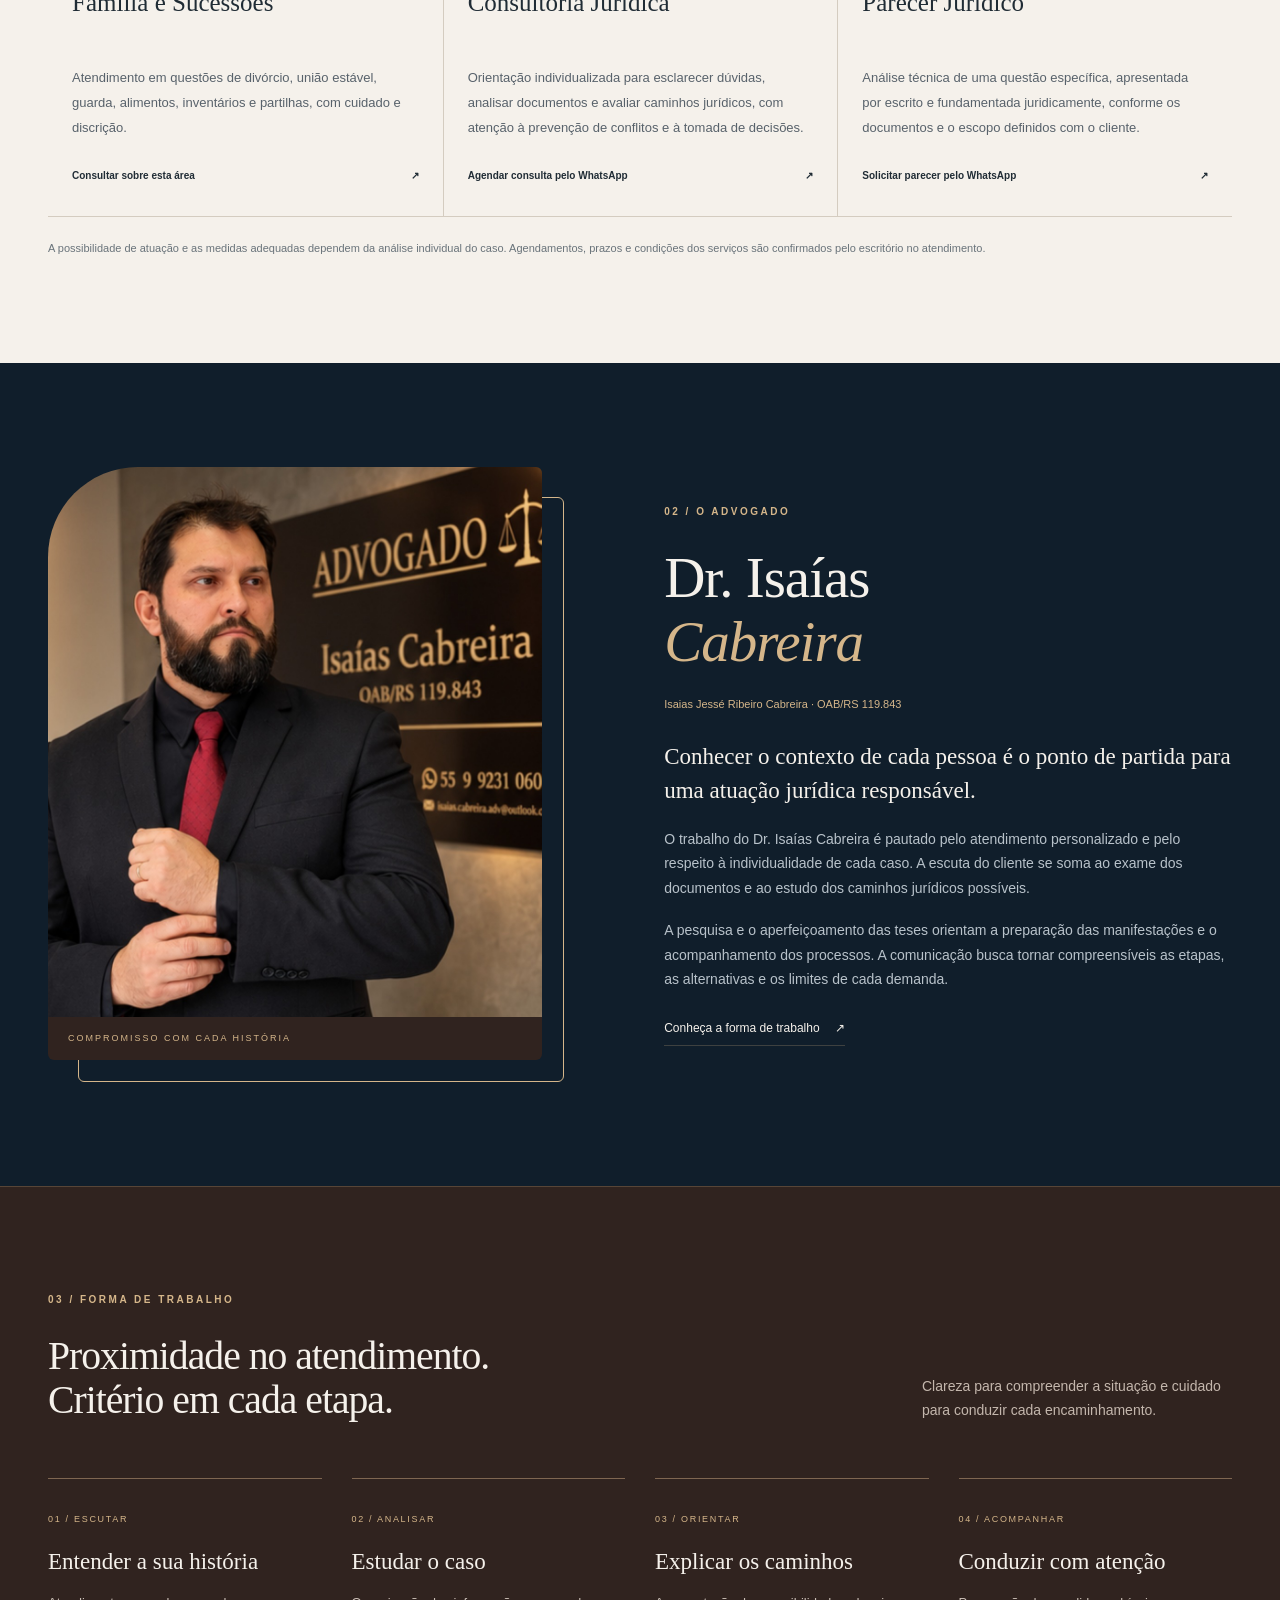
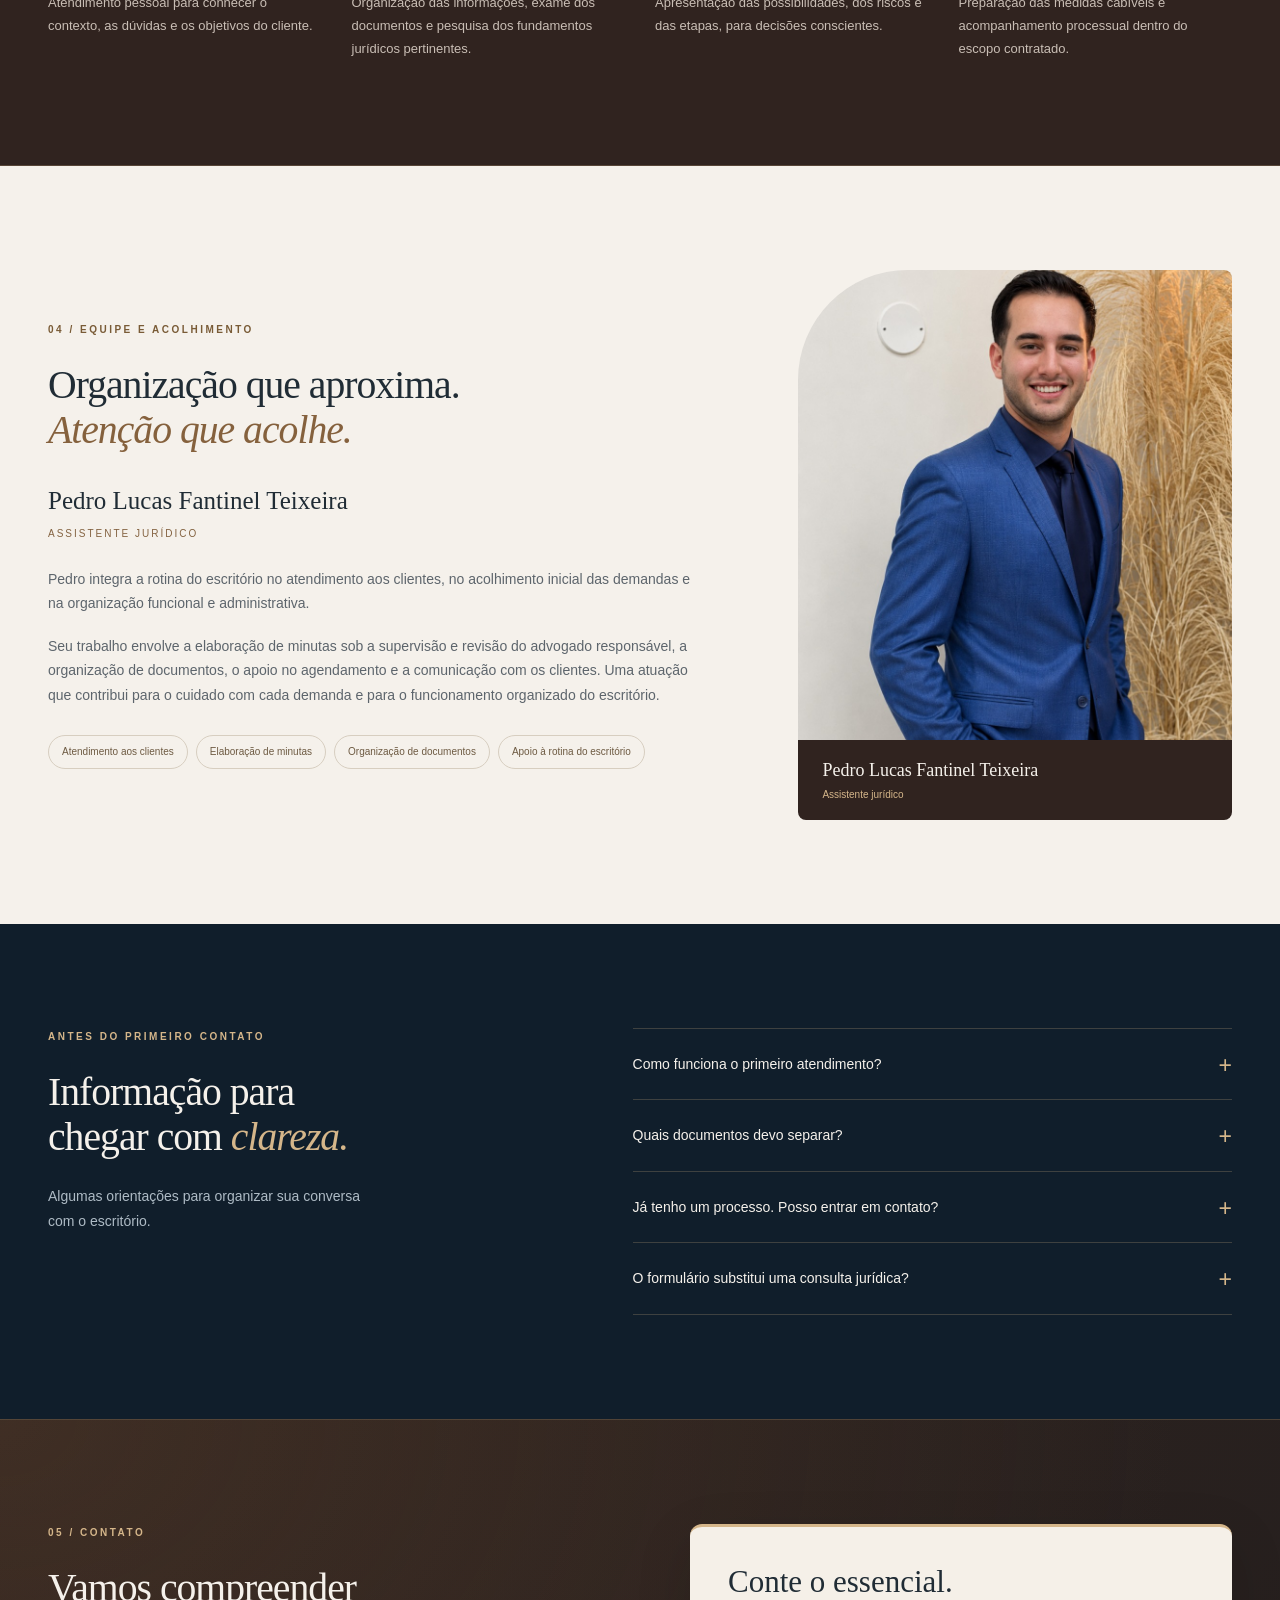
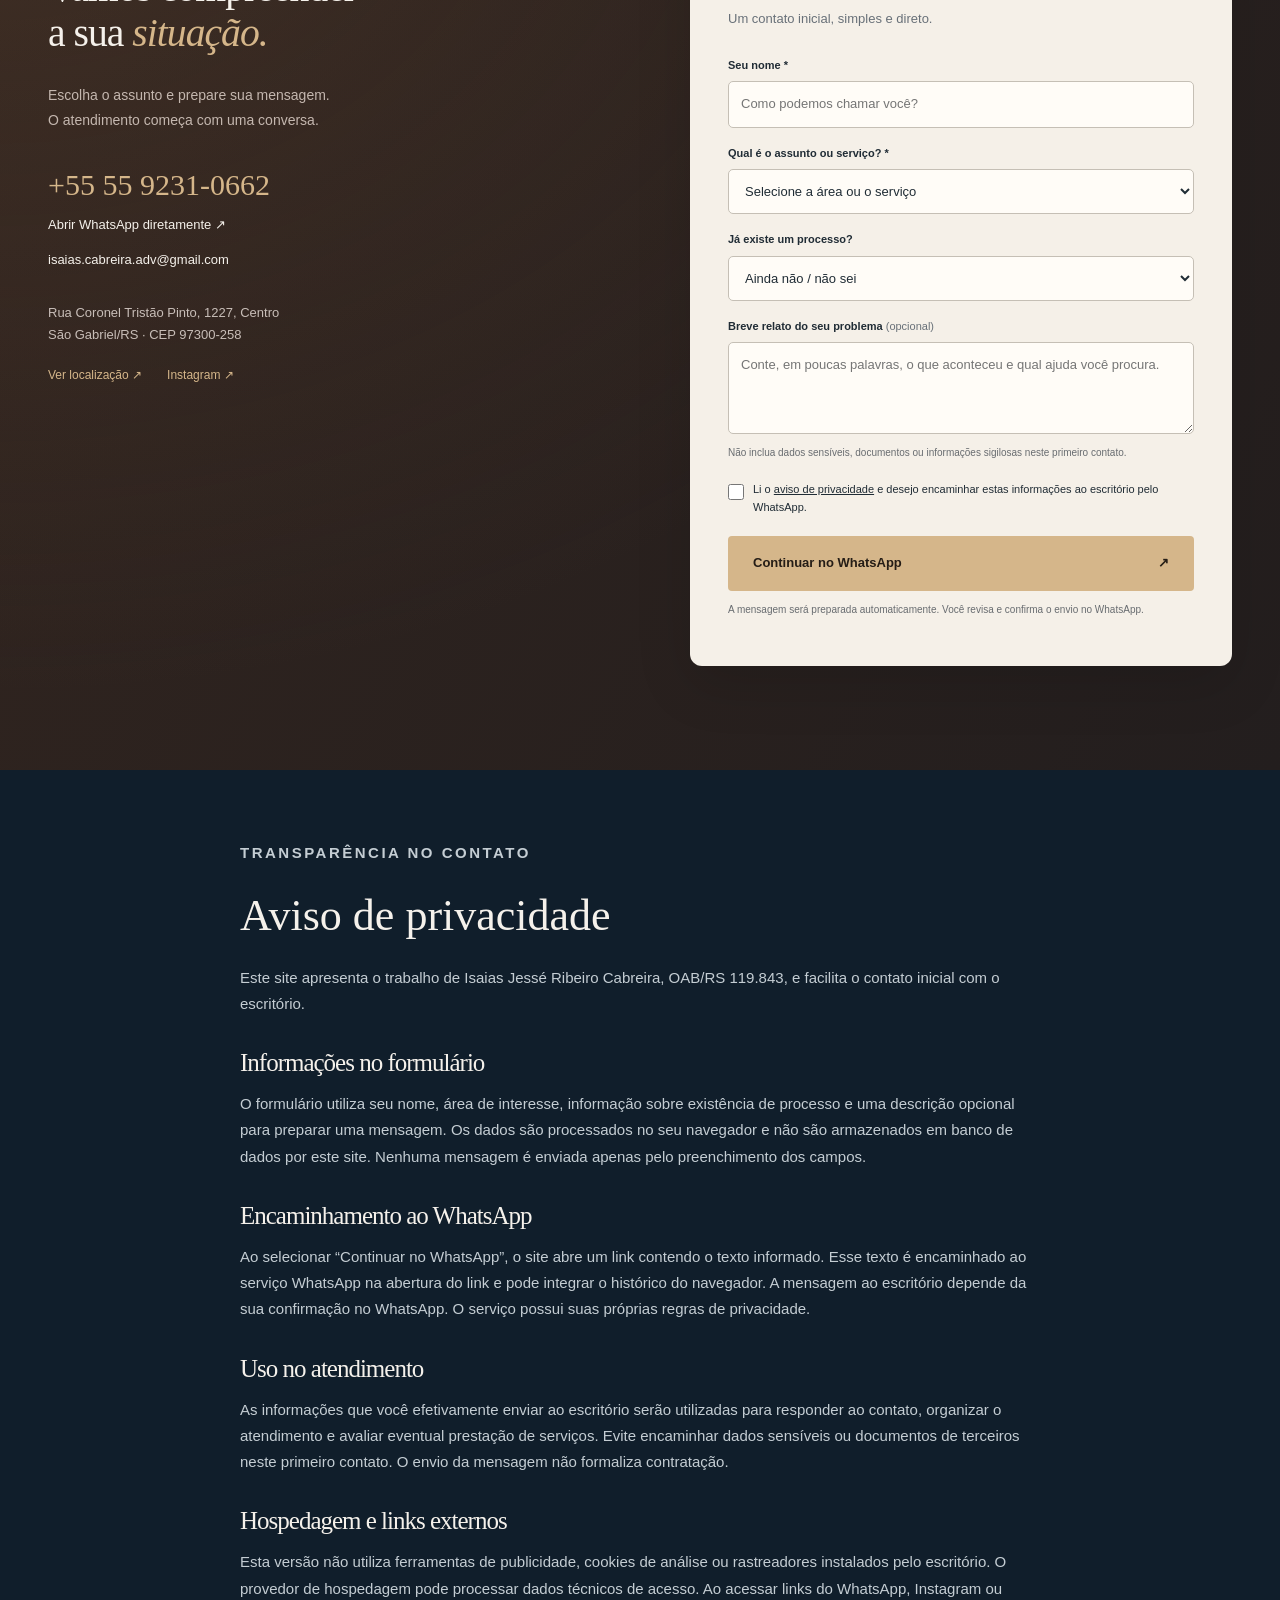
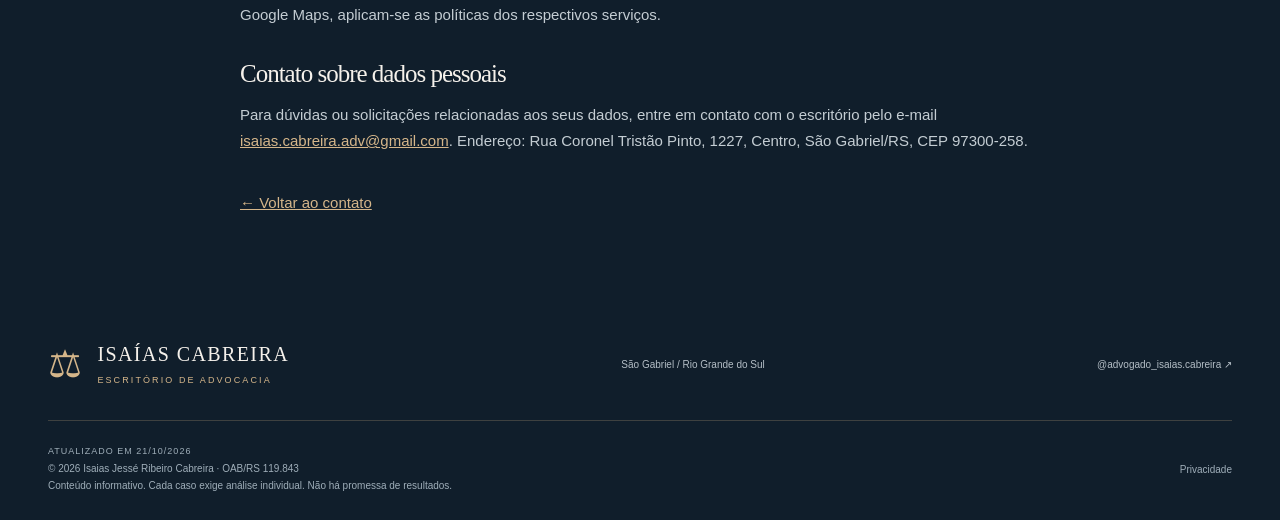
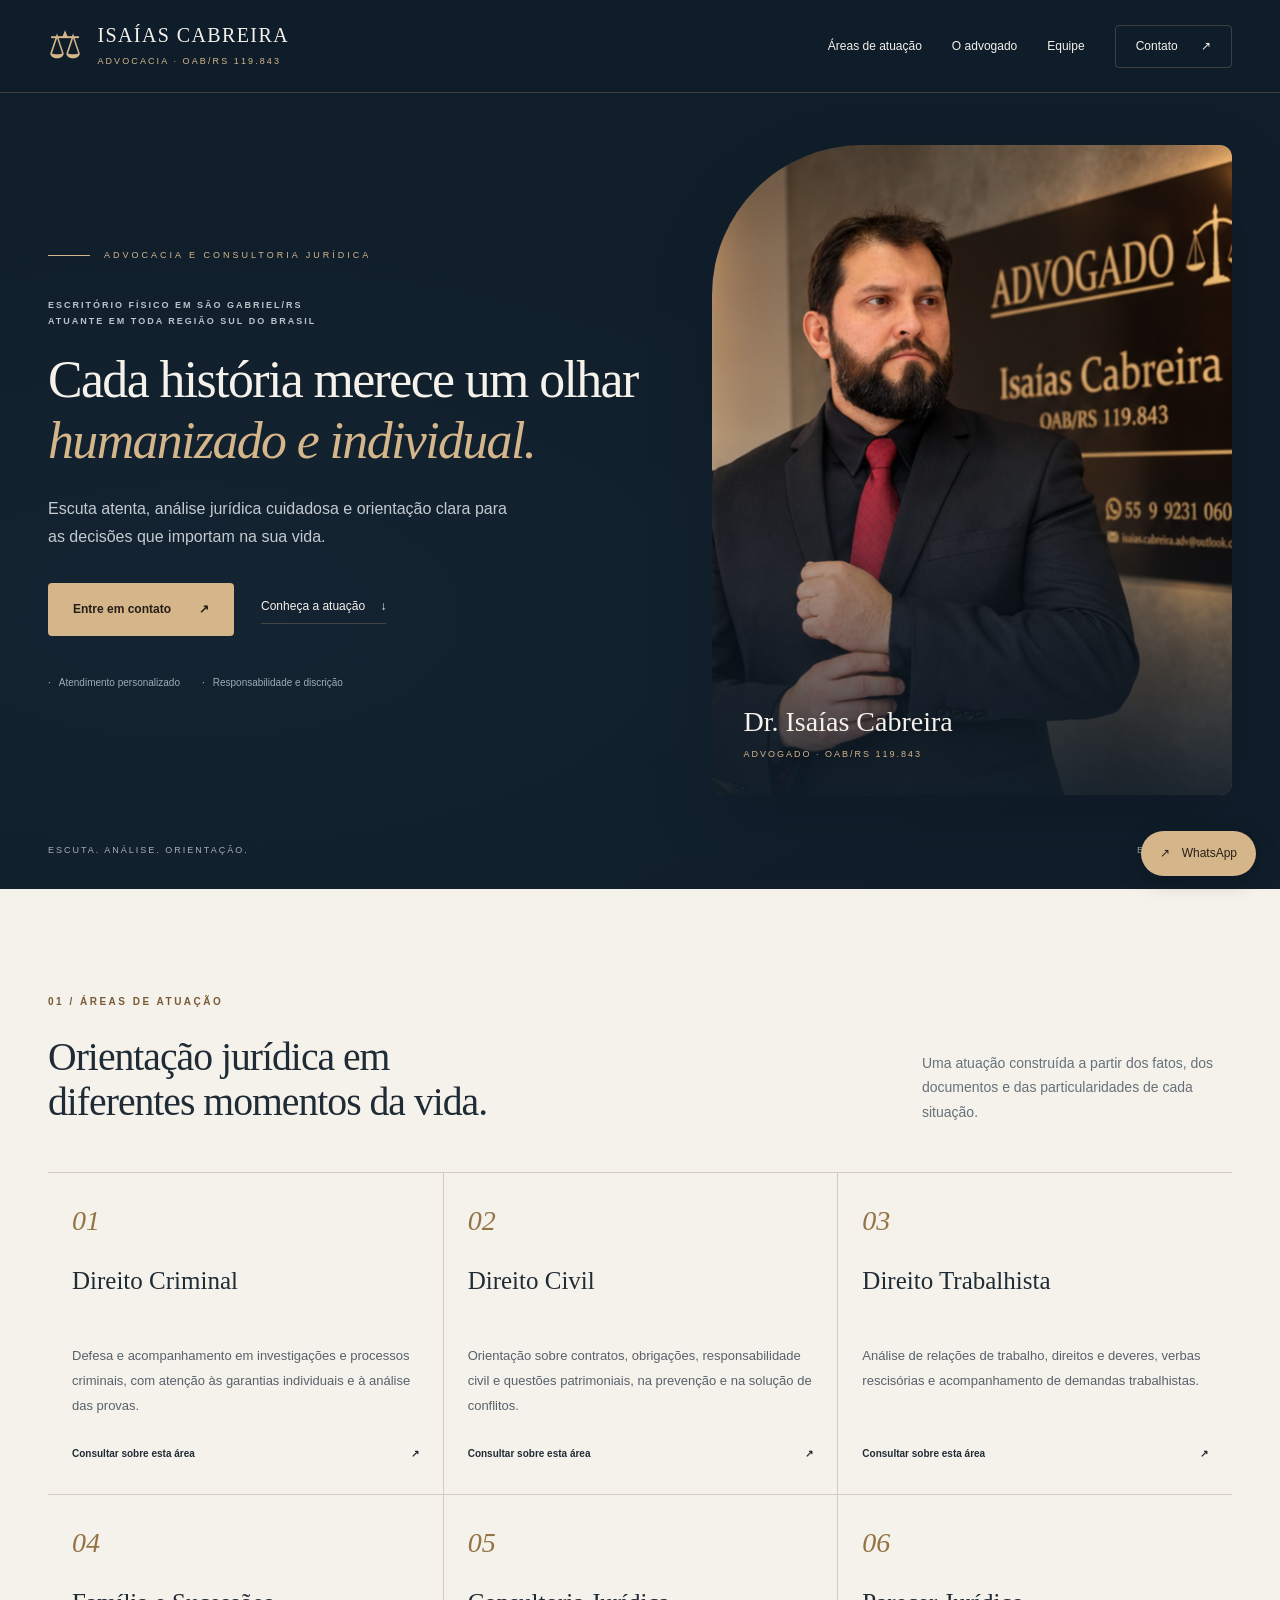
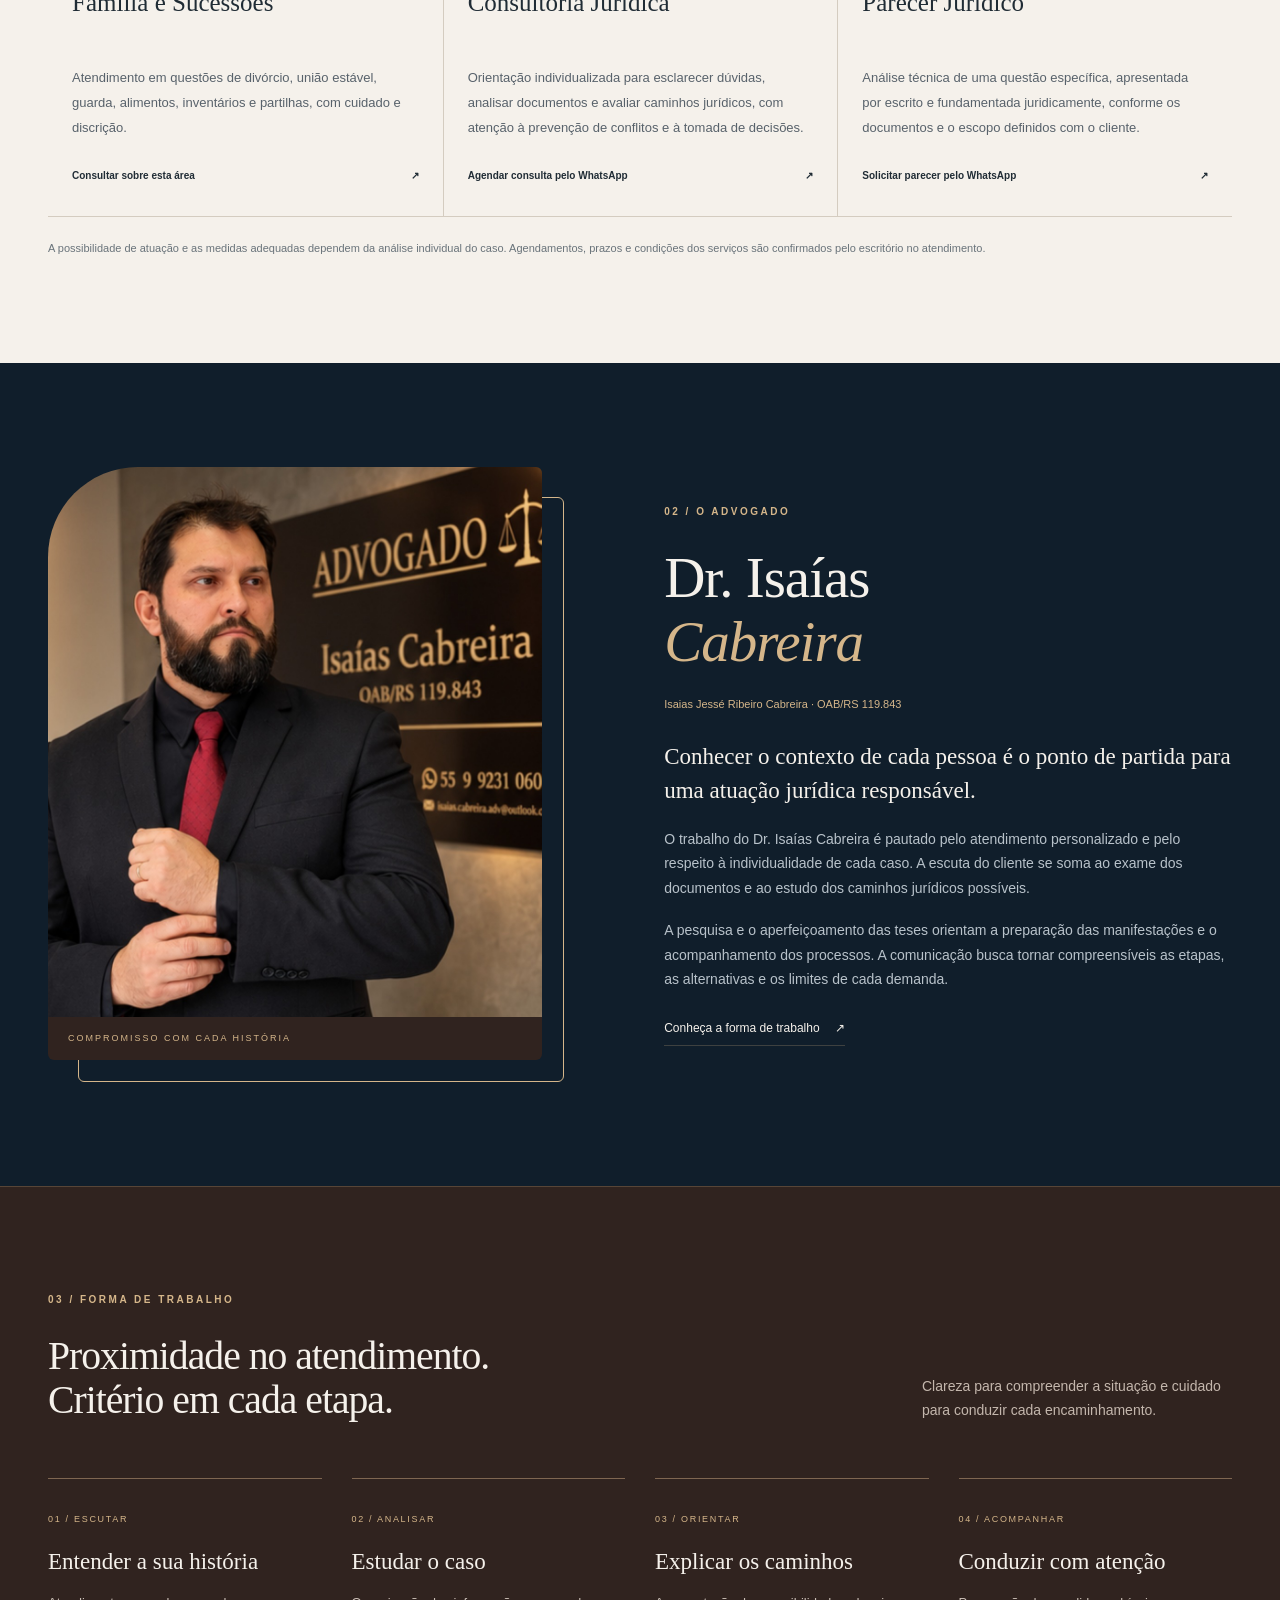
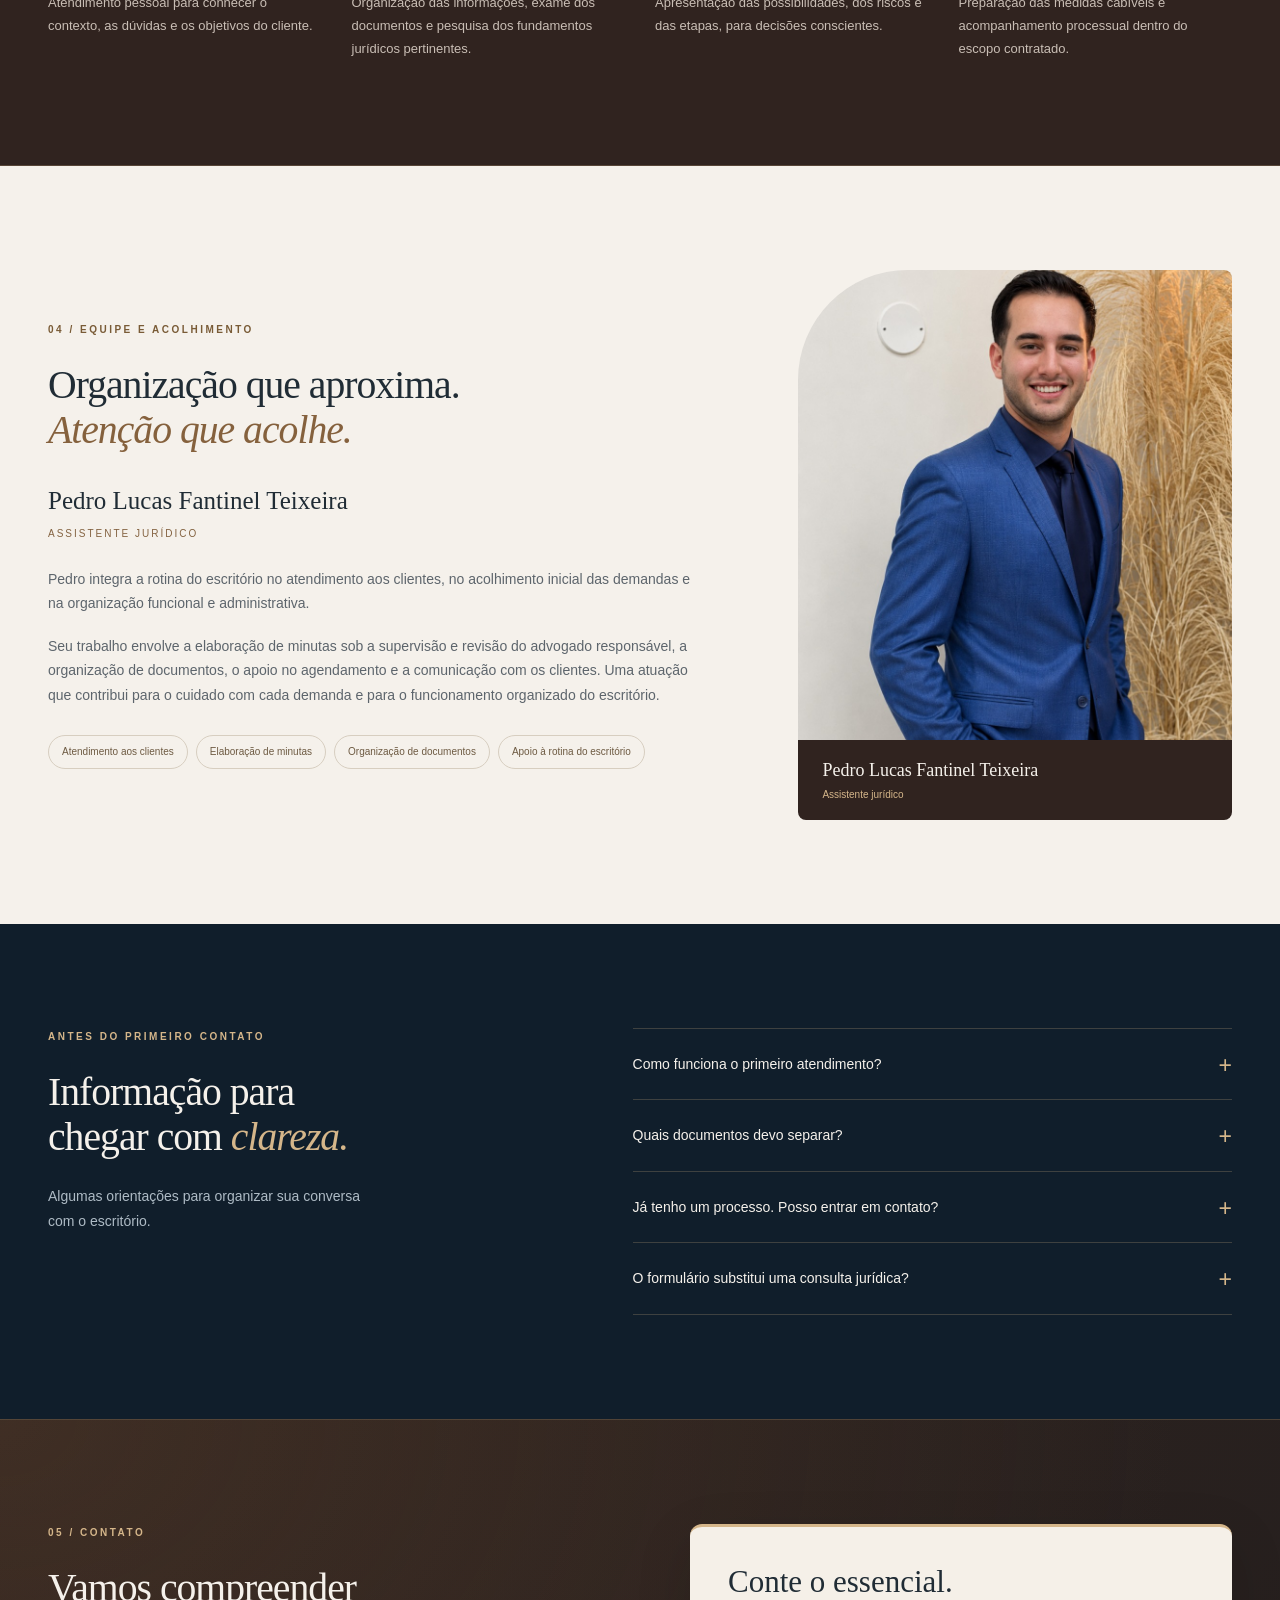
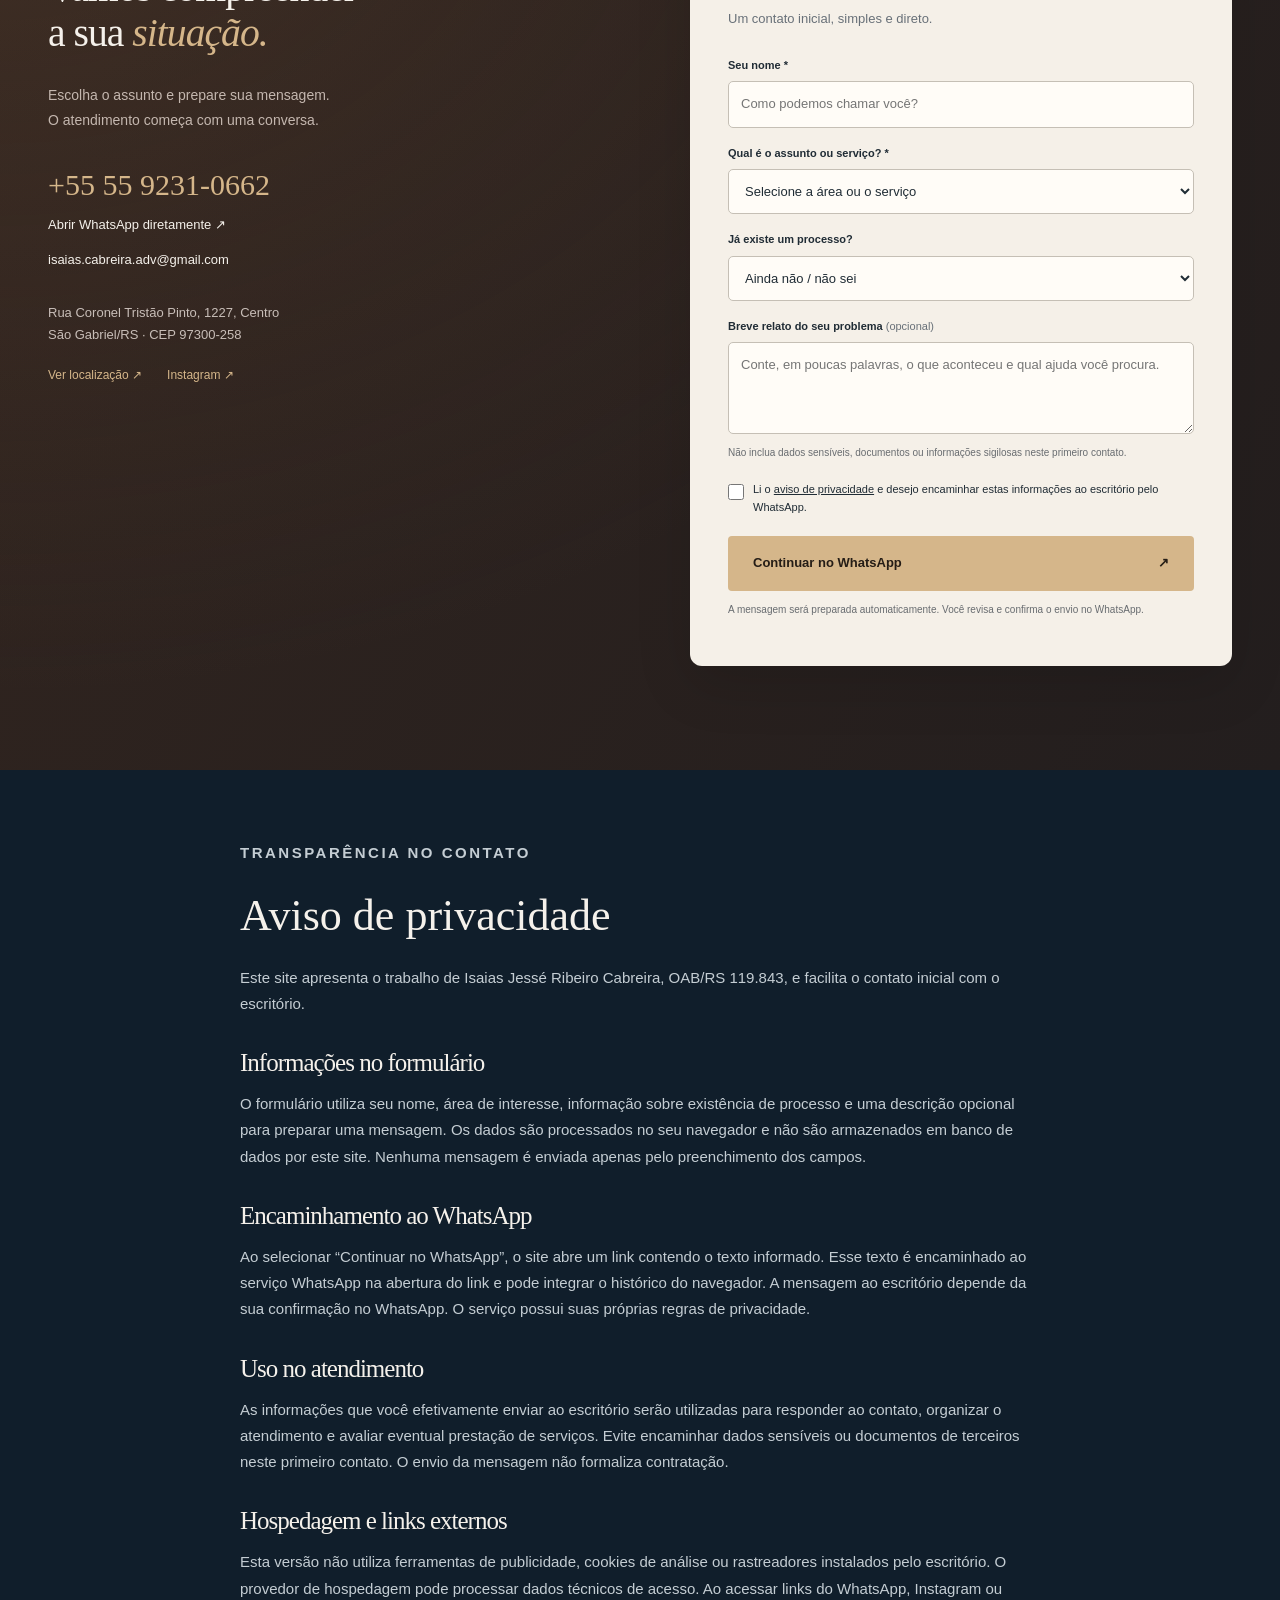
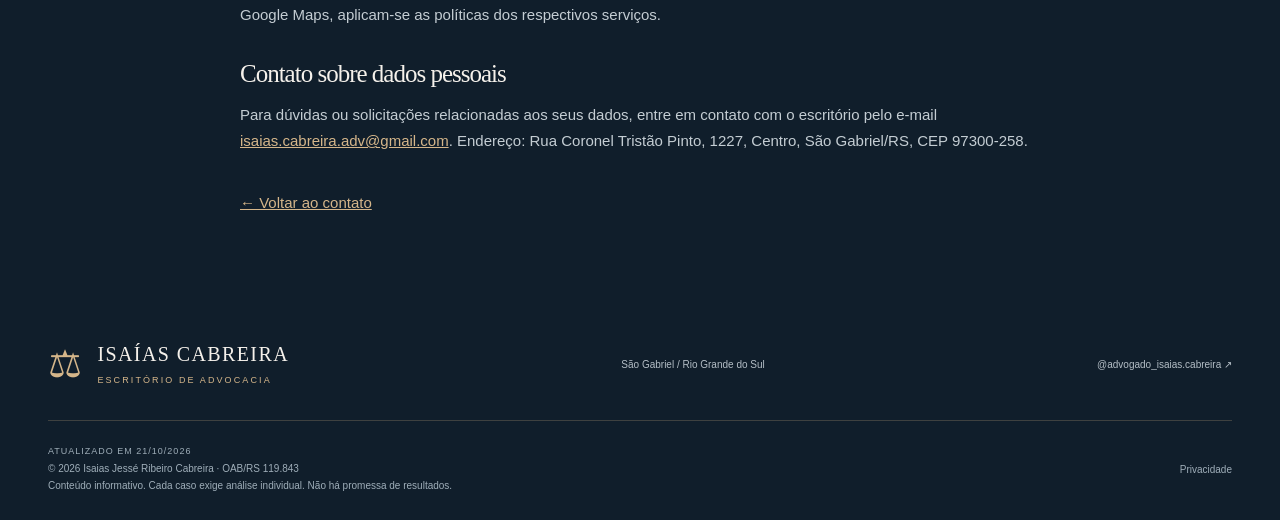
